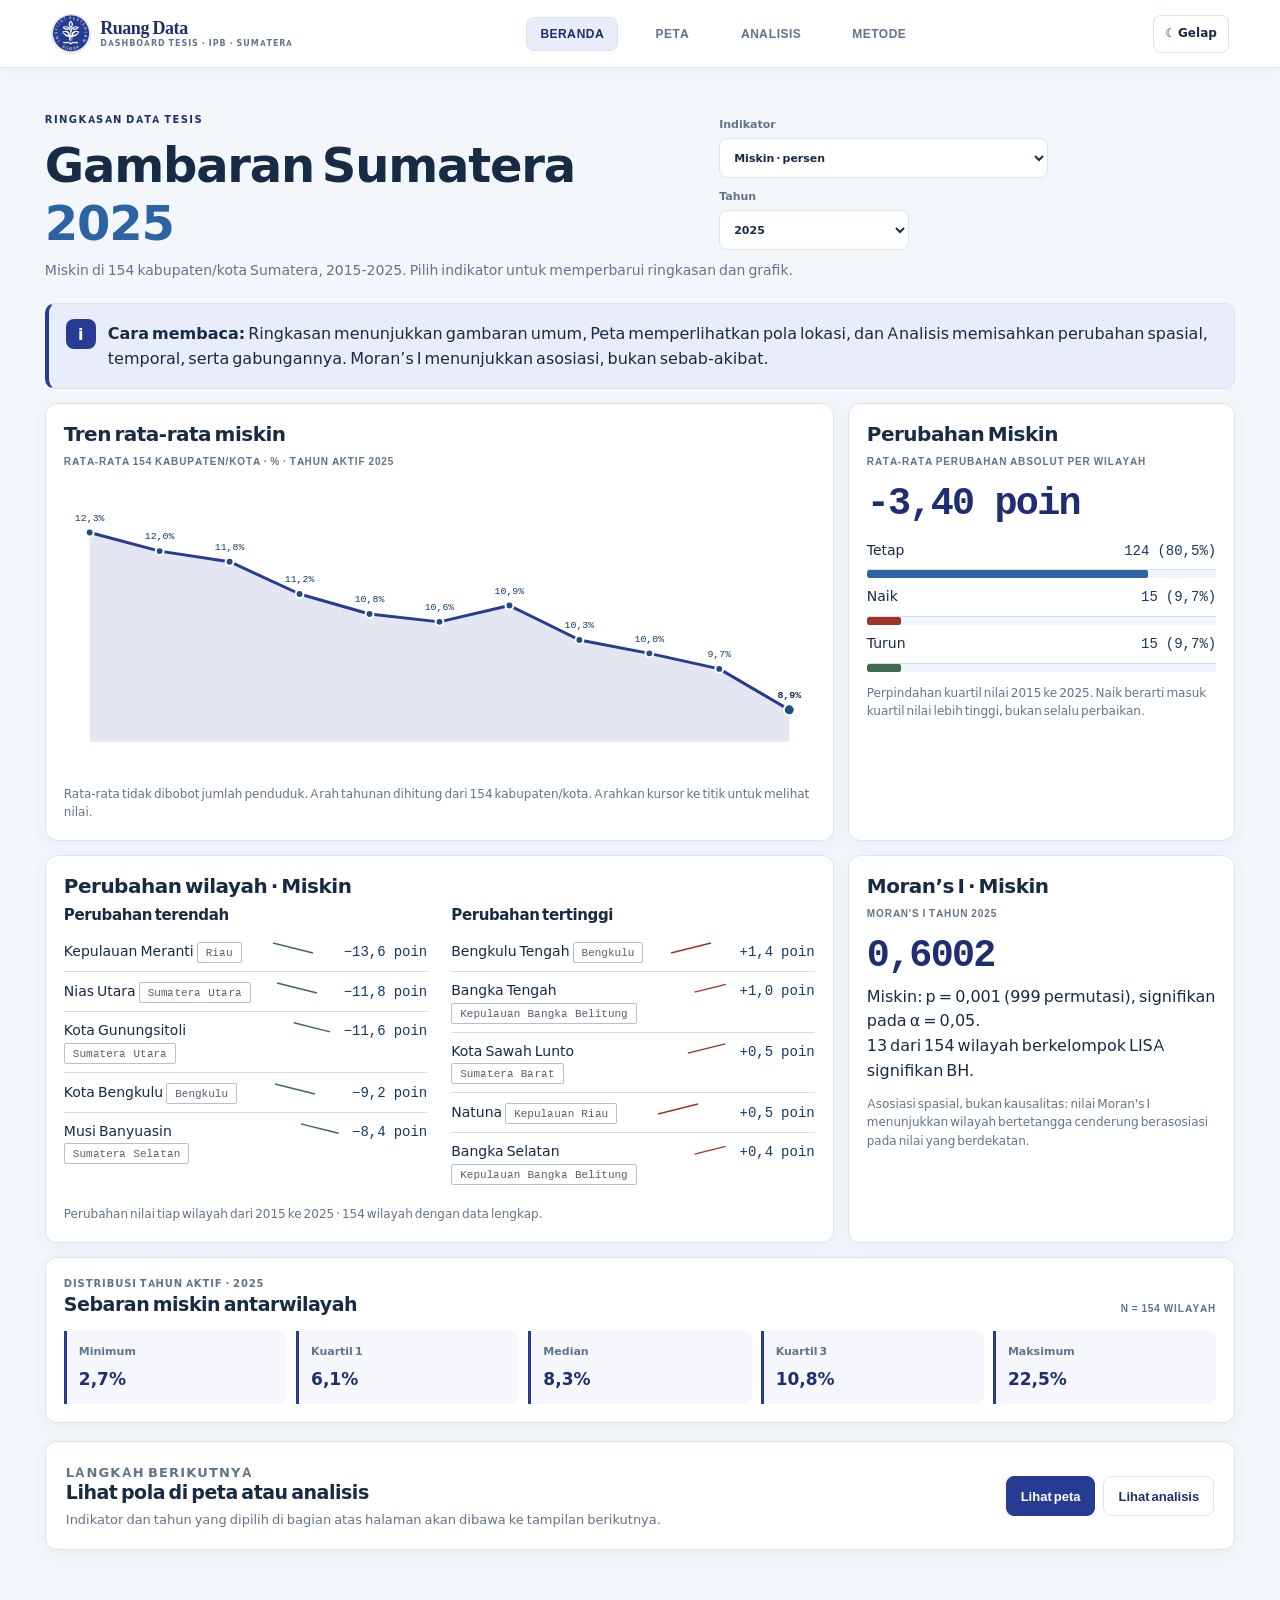
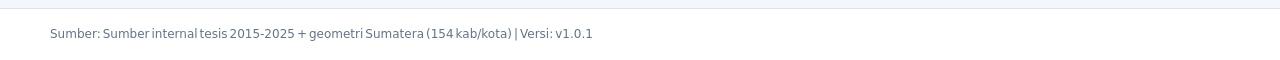
==== index.html @ f56a4852 "feat: rilis Dashboard Tesis v1.0.1" ====
<!DOCTYPE html>
<html lang="id" data-tema="terang">
<head>
<meta charset="utf-8">
<meta name="viewport" content="width=device-width, initial-scale=1">
<link rel="icon" href="data:image/svg+xml,%3Csvg xmlns='http://www.w3.org/2000/svg' viewBox='0 0 16 16'%3E%3Crect width='16' height='16' rx='3' fill='%230f2847'/%3E%3Cpath d='M8 3.5 13 6l-5 2.5L3 6z' fill='%23f0f5fb'/%3E%3Crect x='4.6' y='9' width='6.8' height='1.3' rx='0.6' fill='%23f0f5fb'/%3E%3Crect x='4.6' y='11.2' width='6.8' height='1.3' rx='0.6' fill='%23f0f5fb'/%3E%3C/svg%3E">
<title>Beranda · Ruang Data Sumatera</title>
<link rel="stylesheet" href="aset/tokens.css">
<link rel="stylesheet" href="aset/gaya.css">
<style>
body {
  background: var(--abu-latar);
}

.dash-baris {
  display: flex;
  justify-content: space-between;
  align-items: flex-end;
  gap: var(--spasi-6);
  margin-bottom: var(--spasi-2);
}

.dash-baris h1 {
  margin-bottom: 0;
}

#judul-tahun {
  color: var(--navy-600);
}

.pilih-tahun {
  display: flex;
  align-items: center;
  gap: var(--spasi-2);
  color: var(--tinta-lemah);
  font-size: 13px;
}

.dash-sub {
  color: var(--tinta-lemah);
  margin-bottom: var(--spasi-6);
}

.dash-grid {
  display: grid;
  grid-template-columns: repeat(12, 1fr);
  gap: var(--spasi-6);
  margin-bottom: var(--spasi-6);
}

.span-4 { grid-column: span 4; }
.span-8 { grid-column: span 8; }

.peta-grafik {
  position: relative;
}

#tooltip-grafik {
  position: absolute;
  display: none;
  z-index: 10;
  padding: var(--spasi-1) var(--spasi-2);
  background: var(--navy-900);
  color: var(--putih);
  border-radius: var(--radius-kecil);
  font-family: var(--font-mono);
  font-size: 12px;
  white-space: nowrap;
  pointer-events: none;
}

.catatan {
  color: var(--tinta-lemah);
  font-size: 13px;
  margin-top: var(--spasi-3);
}

.dua-kolom {
  display: grid;
  grid-template-columns: 1fr 1fr;
  gap: var(--spasi-6);
}

.tautan-cepat {
  display: flex;
  align-items: center;
  gap: var(--spasi-3);
  margin-bottom: var(--spasi-8);
}

.tautan-cepat .label-kecil {
  margin-right: var(--spasi-2);
}

@media (max-width: 900px) {
  .span-4, .span-8 { grid-column: span 12; }

  .dua-kolom {
    grid-template-columns: 1fr;
  }
}
</style>
<link rel="stylesheet" href="aset/desain.css?v=ipb-navy-map-20260928">
<link rel="stylesheet" href="aset/polesan.css?v=ipb-navy-map-20260928">
</head>
<body>
<div id="shell"></div>
<main>
  <div class="dash-baris">
    <h1>Gambaran Sumatera <span id="judul-tahun">2025</span></h1>
    <div class="home-selection-controls">
      <label for="eksplorasi-peubah">Indikator<select id="eksplorasi-peubah"><option value="">Memuat indikator…</option></select></label>
      <label for="pilih-tahun">Tahun<select id="pilih-tahun"></select></label>
    </div>
  </div>
  <p class="dash-sub" id="home-deskripsi">Pola wilayah, perubahan waktu, dan asosiasi spasial dari 154 kabupaten/kota.</p>
  <div class="interpretasi ringkasan-interpretasi"><span class="mark">i</span><p><strong>Cara membaca:</strong> Ringkasan menunjukkan gambaran umum, Peta memperlihatkan pola lokasi, dan Analisis memisahkan perubahan spasial, temporal, serta gabungannya. Moran’s I menunjukkan asosiasi, bukan sebab-akibat.</p></div>
  <div class="dash-grid">
    <section class="kartu span-8" aria-labelledby="judul-grafik">
      <h2 id="judul-grafik">Tren indikator terpilih</h2>
      <p class="label-kecil" id="grafik-satuan">Rata-rata 154 kabupaten/kota</p>
      <div class="peta-grafik" id="wadah-grafik">
        <div id="tooltip-grafik" role="status"></div>
      </div>
      <p class="catatan">Rata-rata tidak dibobot jumlah penduduk. Arah tahunan dihitung dari 154 kabupaten/kota. Arahkan kursor ke titik untuk melihat nilai.</p>
    </section>
    <aside class="panel-samping span-4" aria-labelledby="judul-perubahan">
      <h2 id="judul-perubahan">Perubahan 2015-2025</h2>
      <p class="label-kecil">Rata-rata perubahan absolut per wilayah</p>
      <p class="angka-besar status-memuat" id="perubahan-besar">Memuat…</p>
      <div id="bar-transisi"></div>
      <p class="catatan">Perpindahan kuartil nilai 2015 ke 2025. Naik berarti masuk kuartil nilai lebih tinggi, bukan selalu perbaikan.</p>
    </aside>
  </div>
  <div class="dash-grid">
    <section class="kartu span-8" aria-labelledby="judul-peringkat">
      <h2 id="judul-peringkat">Peringkat Perubahan</h2>
      <div class="dua-kolom">
        <div>
          <h3>Perubahan terendah</h3>
          <div id="peringkat-atas"></div>
        </div>
        <div>
          <h3>Perubahan tertinggi</h3>
          <div id="peringkat-bawah"></div>
        </div>
      </div>
      <p class="catatan" id="catatan-peringkat">Perubahan nilai tiap wilayah dari tahun 2015 ke 2025.</p>
    </section>
    <section class="kartu span-4" aria-labelledby="judul-moran">
      <h2 id="judul-moran">Autokorelasi Spasial</h2>
      <p class="label-kecil">Moran's I tahun <span id="moran-tahun">2025</span></p>
      <p class="angka-besar status-memuat" id="moran-nilai">Memuat…</p>
      <p class="status-memuat" id="moran-rincian">Memuat…</p>
      <p class="status-memuat" id="moran-lisa">Memuat…</p>
      <p class="catatan">Asosiasi spasial, bukan kausalitas: nilai Moran's I menunjukkan wilayah bertetangga cenderung berasosiasi pada nilai yang berdekatan.</p>
    </section>
  </div>
  <section class="kartu ringkasan-sebaran" aria-labelledby="judul-sebaran">
    <div class="sebaran-heading"><div><p class="eyebrow">Distribusi tahun aktif · <span id="sebaran-tahun">2025</span></p><h2 id="judul-sebaran">Sebaran antarwilayah</h2></div><p id="sebaran-sampel" class="label-kecil">n = 154 wilayah</p></div>
    <div class="sebaran-statistik" aria-live="polite">
      <div><span>Minimum</span><strong id="sebaran-min">-</strong></div><div><span>Kuartil 1</span><strong id="sebaran-q1">-</strong></div><div><span>Median</span><strong id="sebaran-median">-</strong></div><div><span>Kuartil 3</span><strong id="sebaran-q3">-</strong></div><div><span>Maksimum</span><strong id="sebaran-max">-</strong></div>
    </div>
  </section>
  <section class="home-explorer" aria-labelledby="judul-eksplorasi">
    <div><p class="eyebrow">Langkah berikutnya</p><h2 id="judul-eksplorasi">Lihat pola di peta atau analisis</h2><p>Indikator dan tahun yang dipilih di bagian atas halaman akan dibawa ke tampilan berikutnya.</p></div>
    <div class="home-explorer-controls">
      <div class="home-explorer-actions"><a class="pil primary" id="tautan-peta-pilihan" href="peta.html">Lihat peta</a><a class="pil" id="tautan-analisis-pilihan" href="analisis.html">Lihat analisis</a></div>
    </div>
  </section>
</main>
<footer>
  <p id="info-build">Sumber: data tesis 2015-2025 | Versi: memuat…</p>
</footer>
<script type="module">
import { renderFooter, SUMBER_DATA } from "./aset/umum.js";
import { bacaState } from "./aset/state.js";
import { renderShell } from "./aset/shell.js?v=ipb-logo-20260928";
import { ambilJson } from "./aset/cache-data.js";
import { formatProporsiSebagaiPersen, formatDesimalId, hitungNaik } from "./aset/format.js";

const TAHUN_DAFTAR = [];
for (let t = 2015; t <= 2025; t++) TAHUN_DAFTAR.push(t);

const NS = "http://www.w3.org/2000/svg";
const WARNA_TRANSISI = { tetap: "var(--navy-600)", naik: "var(--merah-peringatan)", turun: "var(--hijau-data)" };
const ARAH_URUT = ["tetap", "naik", "turun"];

const state = bacaState(location.search);
let seri = null;
let peringkat = null;
let moran = null;
let nilaiWilayah = null;
let indikatorAktif = { kunci: "Miskin_(persen)", label: "Kemiskinan", satuan: "persen" };

function el(id) {
  return document.getElementById(id);
}

function isiPilihTahun() {
  const sel = el("pilih-tahun");
  for (const t of TAHUN_DAFTAR) {
    const o = document.createElement("option");
    o.value = String(t);
    o.textContent = String(t);
    sel.appendChild(o);
  }
  sel.value = String(state.tahun);
  sel.addEventListener("change", () => {
    state.tahun = Number(sel.value);
    el("judul-tahun").textContent = String(state.tahun);
    renderGrafik();
    renderMoran();
    renderSebaran();
    const lowerYear = el("eksplorasi-tahun");
    if (lowerYear) lowerYear.value = String(state.tahun);
    perbaruiTautanEksplorasi();
    sinkronkanURL();
  });
}

function isiEksplorasi(indikator) {
  const pilihPeubah = el("eksplorasi-peubah");
  if (!pilihPeubah || !Array.isArray(indikator)) return;
  pilihPeubah.textContent = "";
  for (const x of indikator) {
    const op = document.createElement("option");
    op.value = x.kunci;
    op.textContent = `${x.label} · ${x.satuan || "indikator"}`;
    pilihPeubah.append(op);
  }
  pilihPeubah.value = indikator.some((x) => x.kunci === state.peubah) ? state.peubah : "Miskin_(persen)";
  state.peubah = pilihPeubah.value;
  indikatorAktif = indikator.find((x) => x.kunci === pilihPeubah.value) || indikatorAktif;
  pilihPeubah.addEventListener("change", () => {
    state.peubah = pilihPeubah.value;
    indikatorAktif = indikator.find((x) => x.kunci === state.peubah) || indikatorAktif;
    renderGrafik(); renderPerubahan(); renderPeringkat(); renderMoran(); renderSebaran(); perbaruiTautanEksplorasi();
  });
  perbaruiTautanEksplorasi();
}
function perbaruiTautanEksplorasi() {
  const query = new URLSearchParams({ tahun: String(state.tahun), peubah: state.peubah }).toString();
  el("tautan-peta-pilihan").href = `peta.html?${query}`;
  el("tautan-analisis-pilihan").href = `analisis.html?${query}`;
  sinkronkanURL();
}
function sinkronkanURL() {
  const params = new URLSearchParams(location.search);
  params.set("tahun", String(state.tahun));
  params.set("peubah", state.peubah);
  history.replaceState({}, "", "?" + params.toString());
}
function dataWilayah() {
  const acuan = peringkat?.["Miskin_(persen)"] || [];
  return acuan.map((r) => {
    const rawAwal = nilaiWilayah?.[state.peubah]?.["2015"]?.[r.wilayah], rawAkhir = nilaiWilayah?.[state.peubah]?.["2025"]?.[r.wilayah];
    const awal = rawAwal === null || rawAwal === undefined ? NaN : Number(rawAwal), akhir = rawAkhir === null || rawAkhir === undefined ? NaN : Number(rawAkhir);
    return { ...r, nilai_2015: awal, nilai_2025: akhir, delta: Number.isFinite(awal) && Number.isFinite(akhir) ? akhir - awal : NaN };
  }).filter((r) => Number.isFinite(r.nilai_2015) && Number.isFinite(r.nilai_2025));
}
function rataRataTahunan() {
  const hasil = [];
  for (const t of TAHUN_DAFTAR) {
    const nilai = Number(seri?.[state.peubah]?.Sumatera?.[String(t)]);
    hasil.push({ tahun: t, nilai });
  }
  return hasil;
}

function renderSebaran() {
  const nilai = Object.values(nilaiWilayah?.[state.peubah]?.[String(state.tahun)] || {}).filter((v) => v !== null && v !== undefined && Number.isFinite(Number(v))).map(Number).sort((a, b) => a - b);
  const persen = indikatorAktif.satuan === "persen";
  const tampil = (v) => Number.isFinite(v) ? (persen ? formatProporsiSebagaiPersen(v) : formatDesimalId(v, 2) + " " + indikatorAktif.satuan) : "-";
  const kuantil = (p) => {
    if (!nilai.length) return NaN;
    const pos = (nilai.length - 1) * p, bawah = Math.floor(pos), atas = Math.ceil(pos);
    return nilai[bawah] + (nilai[atas] - nilai[bawah]) * (pos - bawah);
  };
  el("sebaran-tahun").textContent = String(state.tahun);
  el("judul-sebaran").textContent = `Sebaran ${indikatorAktif.label.toLowerCase()} antarwilayah`;
  el("sebaran-sampel").textContent = `n = ${nilai.length} wilayah`;
  [["sebaran-min", nilai[0]], ["sebaran-q1", kuantil(.25)], ["sebaran-median", kuantil(.5)], ["sebaran-q3", kuantil(.75)], ["sebaran-max", nilai.at(-1)]].forEach(([id, v]) => { el(id).textContent = tampil(v); });
}

function renderGrafik() {
  const wadah = el("wadah-grafik");
  wadah.querySelectorAll("svg").forEach((s) => s.remove());
  const titik = rataRataTahunan().filter((t) => Number.isFinite(t.nilai));
  const persen = indikatorAktif.satuan === "persen";
  const satuan = persen ? "%" : indikatorAktif.satuan;
  const nilaiTampil = (v) => persen ? formatProporsiSebagaiPersen(v) : formatDesimalId(v, 2) + " " + satuan;
  el("judul-grafik").textContent = `Tren rata-rata ${indikatorAktif.label.toLowerCase()}`;
  el("grafik-satuan").textContent = `Rata-rata 154 kabupaten/kota · ${satuan} · tahun aktif ${state.tahun}`;
  el("home-deskripsi").textContent = `${indikatorAktif.label} di 154 kabupaten/kota Sumatera, 2015-2025. Pilih indikator untuk memperbarui ringkasan dan grafik.`;
  if (titik.length < 2) return;

  const W = 760;
  const H = 300;
  const padK = 26;
  const padB = 24;
  const padAtas = 32;

  const nilai = titik.map((t) => t.nilai);
  let min = Math.min(...nilai);
  let max = Math.max(...nilai);
  const jarak = (max - min) * 0.18 || max * 0.1 || 0.01;
  min -= jarak;
  max += jarak;

  const x = (i) => padK + (i * (W - padK * 2)) / (titik.length - 1);
  const y = (v) => padAtas + (1 - (v - min) / (max - min)) * (H - padAtas - padB);

  const svg = document.createElementNS(NS, "svg");
  svg.setAttribute("viewBox", `0 0 ${W} ${H}`);
  svg.setAttribute("width", "100%");
  svg.setAttribute("height", String(H));
  svg.setAttribute("role", "img");
  svg.setAttribute("aria-label", `Grafik rata-rata ${indikatorAktif.label} per tahun 2015 sampai 2025`);

  const garis = titik.map((t, i) => `${i === 0 ? "M" : "L"}${x(i).toFixed(1)},${y(t.nilai).toFixed(1)}`).join(" ");
  const area = `${garis} L${x(titik.length - 1).toFixed(1)},${H - padB} L${x(0).toFixed(1)},${H - padB} Z`;

  const pArea = document.createElementNS(NS, "path");
  pArea.setAttribute("d", area);
  pArea.setAttribute("fill", "var(--navy-600)");
  pArea.setAttribute("opacity", "0.14");
  svg.appendChild(pArea);

  const pGaris = document.createElementNS(NS, "path");
  pGaris.setAttribute("d", garis);
  pGaris.setAttribute("fill", "none");
  pGaris.setAttribute("stroke", "var(--navy-700)");
  pGaris.setAttribute("stroke-width", "2");
  pGaris.setAttribute("stroke-linejoin", "round");
  pGaris.setAttribute("stroke-linecap", "round");
  svg.appendChild(pGaris);

  const tooltip = el("tooltip-grafik");
  titik.forEach((t, i) => {
    const c = document.createElementNS(NS, "circle");
    c.setAttribute("cx", x(i).toFixed(1));
    c.setAttribute("cy", y(t.nilai).toFixed(1));
    c.setAttribute("r", t.tahun === state.tahun ? "5.5" : "4");
    c.setAttribute("fill", "var(--navy-700)");
    c.setAttribute("stroke", "var(--putih)");
    c.setAttribute("stroke-width", "2");
    c.style.cursor = "pointer";
    c.addEventListener("mouseenter", () => {
      tooltip.style.display = "block";
      tooltip.textContent = `${t.tahun}: ${nilaiTampil(t.nilai)}`;
      const sb = svg.getBoundingClientRect();
      const cb = c.getBoundingClientRect();
      let left = cb.left - sb.left + cb.width / 2 - tooltip.offsetWidth / 2;
      left = Math.max(0, Math.min(left, sb.width - tooltip.offsetWidth));
      tooltip.style.left = `${left}px`;
      tooltip.style.top = `${cb.top - sb.top - tooltip.offsetHeight - 8}px`;
    });
    c.addEventListener("mouseleave", () => {
      tooltip.style.display = "none";
    });
    svg.appendChild(c);

    const label = document.createElementNS(NS, "text");
    label.setAttribute("x", x(i).toFixed(1));
    label.setAttribute("y", (y(t.nilai) - 12).toFixed(1));
    label.setAttribute("text-anchor", "middle");
    label.style.fontFamily = "var(--font-mono)";
    label.style.fontSize = "10px";
    label.style.fill = t.tahun === state.tahun ? "var(--navy-900)" : "var(--navy-800)";
    if (t.tahun === state.tahun) label.style.fontWeight = "700";
    label.textContent = nilaiTampil(t.nilai);
    svg.appendChild(label);
  });

  wadah.appendChild(svg);
}

function hitungTransisi() {
  const hitung = { tetap: 0, naik: 0, turun: 0 };
  const rows = dataWilayah();
  const q = (key) => {
    const values = rows.map((r) => r[key]).sort((a, b) => a - b);
    return [0.25, 0.5, 0.75].map((p) => values[Math.max(0, Math.ceil(values.length * p) - 1)]);
  };
  const bounds0 = q("nilai_2015"), bounds1 = q("nilai_2025");
  const cls = (v, b) => v <= b[0] ? 1 : v <= b[1] ? 2 : v <= b[2] ? 3 : 4;
  for (const r of rows) {
    const diff = cls(r.nilai_2025, bounds1) - cls(r.nilai_2015, bounds0);
    hitung[diff === 0 ? "tetap" : diff > 0 ? "naik" : "turun"] += 1;
  }
  const total = hitung.tetap + hitung.naik + hitung.turun || 1;
  return { hitung, total };
}

function renderTransisi(target, total) {
  target.textContent = "";
  const { hitung } = hitungTransisi();
  for (const arah of ARAH_URUT) {
    const n = hitung[arah];
    const barisEl = document.createElement("div");
    barisEl.className = "baris-kpi";
    const label = document.createElement("span");
    label.textContent = arah.charAt(0).toUpperCase() + arah.slice(1);
    const nilai = document.createElement("span");
    nilai.className = "nilai";
    nilai.textContent = `${n} (${formatProporsiSebagaiPersen(n / total)})`;
    barisEl.append(label, nilai);
    const prog = document.createElement("div");
    prog.className = "progress";
    const isi = document.createElement("div");
    isi.className = "isi";
    isi.style.width = `${(n / total) * 100}%`;
    isi.style.background = WARNA_TRANSISI[arah];
    prog.appendChild(isi);
    target.append(barisEl, prog);
  }
}

function renderPerubahan() {
  const rows = dataWilayah();
  const mean = rows.reduce((s, r) => s + r.delta, 0) / (rows.length || 1);
  const elPerubahan = el("perubahan-besar");
  elPerubahan.classList.remove("status-memuat");
  const persen = indikatorAktif.satuan === "persen";
  const nilai = mean * (persen ? 100 : 1);
  const sufiks = persen ? " poin" : " " + indikatorAktif.satuan;
  hitungNaik(elPerubahan, nilai, 500, (n) => (n >= 0 ? "+" : "-" ) + formatDesimalId(Math.abs(n), 2) + sufiks);
  renderTransisi(el("bar-transisi"), hitungTransisi().total);
  el("judul-perubahan").textContent = `Perubahan ${indikatorAktif.label}`;
  el("judul-peringkat").textContent = `Perubahan wilayah · ${indikatorAktif.label}`;
  el("catatan-peringkat").textContent = `Perubahan nilai tiap wilayah dari 2015 ke 2025 · ${rows.length} wilayah dengan data lengkap.`;
}

function isiKolomPeringkat(target, daftar) {
  target.textContent = "";
  for (const r of daftar) {
    const b = document.createElement("div");
    b.className = "baris-kpi";
    const kiri = document.createElement("span");
    kiri.textContent = r.wilayah;
    const chip = document.createElement("span");
    chip.className = "chip";
    chip.textContent = r.provinsi;
    kiri.appendChild(document.createTextNode(" "));
    kiri.appendChild(chip);
    const nilai = document.createElement("span");
    nilai.className = "nilai";
    const delta = Number(r.delta);
    nilai.textContent = indikatorAktif.satuan === "persen"
      ? `${delta >= 0 ? "+" : "−"}${formatDesimalId(Math.abs(delta * 100), 1)} poin`
      : `${delta >= 0 ? "+" : "−"}${formatDesimalId(Math.abs(delta), 2)} ${indikatorAktif.satuan}`;
    const a = Number(r.nilai_2015);
    const c = Number(r.nilai_2025);
    if (Number.isFinite(a) && Number.isFinite(c)) {
      const mini = document.createElementNS(NS, "svg");
      mini.setAttribute("width", "44");
      mini.setAttribute("height", "16");
      mini.setAttribute("viewBox", "0 0 44 16");
      mini.setAttribute("aria-hidden", "true");
      const lo = Math.min(a, c);
      const rg = (Math.max(a, c) - lo) || 1;
      const yy = (v) => (3 + (1 - (v - lo) / rg) * 10).toFixed(1);
      const pl = document.createElementNS(NS, "polyline");
      pl.setAttribute("points", `2,${yy(a)} 42,${yy(c)}`);
      pl.setAttribute("fill", "none");
      const risiko = ["Miskin_(persen)", "Gini.indeks_(indeks)", "TPT_(persen)"].includes(state.peubah);
      const capaian = ["Akses.Air.Bersih_(persen)", "IDG_(indeks)", "IPM.Indeks_(indeks)", "Laju.PE.ADHK_(persen)", "RLS.Tahun_(tahun)", "Sanitasi.Layak_(persen)"].includes(state.peubah);
      pl.setAttribute("stroke", risiko ? (c < a ? "var(--hijau-data)" : "var(--merah-peringatan)") : capaian ? (c > a ? "var(--hijau-data)" : "var(--merah-peringatan)") : "var(--brand)");
      pl.setAttribute("stroke-width", "1.5");
      mini.append(pl);
      b.append(kiri, mini, nilai);
    } else {
      b.append(kiri, nilai);
    }
    target.appendChild(b);
  }
}

function renderPeringkat() {
  const baris = dataWilayah().sort((a, b) => a.delta - b.delta);
  isiKolomPeringkat(el("peringkat-atas"), baris.slice(0, 5));
  isiKolomPeringkat(el("peringkat-bawah"), baris.slice(-5).reverse());
}

let moranPertama = true;

function renderMoran() {
  const entri =
    moran &&
    moran.moran_dan_lisa &&
    moran.moran_dan_lisa[state.peubah] &&
    moran.moran_dan_lisa[state.peubah][String(state.tahun)];
  el("moran-tahun").textContent = String(state.tahun);
  el("judul-moran").textContent = "Moran’s I · " + indikatorAktif.label;
  el("moran-rincian").classList.remove("status-memuat");
  el("moran-lisa").classList.remove("status-memuat");
  if (!entri) {
    const elNilai = el("moran-nilai");
    elNilai.classList.remove("status-memuat");
    elNilai.textContent = "-";
    el("moran-rincian").textContent = "Moran belum dihitung untuk indikator ini. Tersedia untuk kemiskinan, IPM, Gini, dan TPT.";
    el("moran-lisa").textContent = "";
    moranPertama = false;
    return;
  }
  const elNilai = el("moran-nilai");
  elNilai.classList.remove("status-memuat");
  if (moranPertama) {
    hitungNaik(elNilai, entri.moran_i, 500, (n) => formatDesimalId(n, 4));
    moranPertama = false;
  } else {
    elNilai.textContent = formatDesimalId(entri.moran_i, 4);
  }
  const p = new Intl.NumberFormat("id-ID", {
    minimumFractionDigits: 3,
    maximumFractionDigits: 3,
  }).format(entri.p_value);
  const status = entri.signifikan ? "signifikan" : "tidak signifikan";
  el("moran-rincian").textContent =
    `${indikatorAktif.label}: p = ${p} (${entri.jumlah_permutasi} permutasi), ${status} pada α = 0,05.`;
  const lisa = entri.lisa_per_wilayah || {};
  const semua = Object.keys(lisa);
  const nSig = semua.filter((w) => lisa[w] && lisa[w].signifikan).length;
  el("moran-lisa").textContent =
    `${nSig} dari ${semua.length} wilayah berkelompok LISA signifikan BH.`;
}

async function main() {
  renderShell("index");
  await renderFooter(el("info-build"), { sumber: SUMBER_DATA });
  isiPilihTahun();
  el("judul-tahun").textContent = String(state.tahun);
  const hasil = await Promise.allSettled([
    ambilJson("data/seri-tahunan.json"),
    ambilJson("data/peringkat.json"),
    ambilJson("data/moran.json"),
    ambilJson("data/nilai-wilayah-tahunan.json"),
    ambilJson("data/indikator.json"),
  ]);
  seri = hasil[0].status === "fulfilled" ? hasil[0].value : null;
  peringkat = hasil[1].status === "fulfilled" ? hasil[1].value : null;
  moran = hasil[2].status === "fulfilled" ? hasil[2].value : null;
  nilaiWilayah = hasil[3].status === "fulfilled" ? hasil[3].value : null;
  if (hasil[4].status === "fulfilled") isiEksplorasi(hasil[4].value);
  if (hasil.every((h) => h.status === "rejected")) {
    for (const id of ["perubahan-besar", "moran-nilai", "moran-rincian", "moran-lisa"]) {
      el(id).classList.remove("status-memuat");
    }
    el("perubahan-besar").textContent = "-";
    el("moran-nilai").textContent = "-";
    el("moran-rincian").textContent = "Data tidak dapat dimuat.";
    el("wadah-grafik").textContent = "Data tidak dapat dimuat.";
    return;
  }
  if (seri) {
    renderGrafik();
  } else {
    el("wadah-grafik").textContent = "Data seri tahunan tidak dapat dimuat.";
  }
  if (peringkat) {
    renderPerubahan();
    renderPeringkat();
  } else {
    el("perubahan-besar").classList.remove("status-memuat");
    el("perubahan-besar").textContent = "-";
    el("bar-transisi").textContent = "Data peringkat tidak dapat dimuat.";
    el("peringkat-atas").textContent = "Data peringkat tidak dapat dimuat.";
    el("peringkat-bawah").textContent = "";
  }
  renderSebaran();
  renderMoran();
  if ("serviceWorker" in navigator) {
    try {
      await navigator.serviceWorker.register("sw.js");
    } catch {
      /* mode luring opsional, abaikan bila gagal */
    }
  }
}

main();
</script>
</body>
</html>
---- aset/tokens.css ----
:root {
  /* warna institusional */
  --navy-950: #0a1a30;
  --navy-900: #0f2847;
  --navy-800: #163a63;
  --navy-700: #1e4d82;
  --navy-600: #2b63a3;
  --navy-100: #dde8f5;
  --navy-050: #f0f5fb;
  --putih: #ffffff;
  --kertas: #fafbfc;
  --abu-latar: #f4f6f9;
  --tinta: #14181f;
  --tinta-lemah: #565f6d;
  --garis: #d8dde5;
  --garis-kuat: #b6c0cc;
  --oker: #b8862f;
  --terakota: #a34b3a;
  --hijau-data: #3d6b52;
  --merah-peringatan: #a3312a;
  --fokus: #2b63a3;

  /* tipografi */
  --font-display: "Fraunces", Georgia, serif;
  --font-teks: "Instrument Sans", -apple-system, sans-serif;
  --font-mono: "IBM Plex Mono", ui-monospace, monospace;

  /* skala spasi */
  --spasi-1: 4px;
  --spasi-2: 8px;
  --spasi-3: 12px;
  --spasi-4: 16px;
  --spasi-6: 24px;
  --spasi-8: 32px;
  --spasi-12: 48px;
  --spasi-16: 64px;

  /* tata letak */
  --lebar-maks-konten: 1280px;
  --radius-kecil: 2px;
}

[data-tema="gelap"] {
  --latar: #121417;
  --panel: #1a1d21;
  --teks: #e8ecf1;
  --garis: #2a3444;
  --kertas: #121417;
  --putih: #1a1d21;
  --tinta: #e8ecf1;
  --tinta-lebih: #98a2b0;
  --garis-kuat: #3a4658;
  --navy-050: #16233a;
  --navy-100: #1c2e4a;
  --fokus: #d9a03f;
}

@font-face {
  font-family: "Fraunces";
  src: url("font/fraunces-variable.woff2") format("woff2");
  font-weight: 100 900;
  font-style: normal;
  font-display: swap;
}

@font-face {
  font-family: "Instrument Sans";
  src: url("font/instrument-sans.woff2") format("woff2");
  font-weight: 400 700;
  font-style: normal;
  font-display: swap;
}

@font-face {
  font-family: "IBM Plex Mono";
  src: url("font/ibm-plex-mono.woff2") format("woff2");
  font-weight: 400 700;
  font-style: normal;
  font-display: swap;
}
---- aset/gaya.css ----
*, *::before, *::after {
  box-sizing: border-box;
}

body, h1, h2, h3, p, table, nav {
  margin: 0;
}

body {
  background: var(--kertas);
  color: var(--tinta);
  font-family: var(--font-teks);
  font-size: 16px;
  line-height: 1.5;
}

h1, h2, h3 {
  font-family: var(--font-display);
  font-weight: 500;
  margin-bottom: var(--spasi-4);
  color: var(--navy-900);
  line-height: 1.15;
}

h1 {
  font-size: clamp(32px, 5vw, 48px);
}

h2 {
  font-size: clamp(22px, 3vw, 32px);
}

h3 {
  font-size: 19px;
}

a {
  color: var(--navy-700);
}

a:hover {
  color: var(--navy-800);
}

nav {
  display: flex;
  gap: var(--spasi-6);
  padding: var(--spasi-3) var(--spasi-12);
  border-bottom: 1px solid var(--garis);
  background: var(--putih);
}

nav a {
  color: var(--tinta-lemah);
  text-decoration: none;
  font-size: 14px;
  letter-spacing: 0.02em;
  text-transform: uppercase;
  padding-bottom: var(--spasi-2);
  border-bottom: 2px solid transparent;
}

nav a:hover {
  color: var(--navy-800);
  border-bottom-color: var(--navy-600);
}

main {
  max-width: var(--lebar-maks-konten);
  margin: 0 auto;
  padding: var(--spasi-8) var(--spasi-12);
}

footer {
  border-top: 1px solid var(--garis);
  padding: var(--spasi-6) var(--spasi-12);
  color: var(--tinta-lemah);
}

.grid-12 {
  display: grid;
  grid-template-columns: repeat(12, 1fr);
  gap: var(--spasi-6);
}

.panel {
  border: 1px solid var(--garis);
  background: var(--putih);
  padding: var(--spasi-4);
}

.angka-besar {
  font-family: var(--font-mono);
  font-size: clamp(32px, 4vw, 48px);
  font-weight: 500;
  font-variant-numeric: tabular-nums;
  color: var(--navy-800);
  display: block;
  line-height: 1.1;
}

.label-kecil {
  font-family: var(--font-teks);
  font-size: 12px;
  font-weight: 500;
  text-transform: uppercase;
  letter-spacing: 0.04em;
  color: var(--tinta-lemah);
}

table {
  width: 100%;
  border-collapse: collapse;
  font-size: 14px;
  background: var(--putih);
}

table th, table td {
  padding: var(--spasi-2) var(--spasi-3);
  border-bottom: 1px solid var(--garis);
  text-align: left;
}

table th {
  font-family: var(--font-teks);
  font-size: 12px;
  font-weight: 500;
  text-transform: uppercase;
  letter-spacing: 0.04em;
  color: var(--tinta-lemah);
  cursor: pointer;
}

table td[data-angka] {
  font-family: var(--font-mono);
  font-variant-numeric: tabular-nums;
  text-align: right;
}

button, input, select {
  font-family: var(--font-teks);
  font-size: 14px;
  border: 1px solid var(--garis-kuat);
  border-radius: var(--radius-kecil);
  padding: var(--spasi-2) var(--spasi-3);
  background: var(--putih);
  color: var(--tinta);
}

button:hover, select:hover {
  border-color: var(--navy-600);
  color: var(--navy-800);
}

:focus-visible {
  outline: 2px solid var(--fokus);
  outline-offset: 2px;
}

@media (max-width: 720px) {
  nav, main, footer {
    padding-left: var(--spasi-4);
    padding-right: var(--spasi-4);
  }

  .grid-12 {
    grid-template-columns: 1fr;
  }

  .angka-besar {
    font-size: 32px;
  }
}

/* ---- halaman peta: header + sidebar terang, kanvas gelap terbatas ---- */
.body-peta {
  display: flex;
  flex-direction: column;
  min-height: 100vh;
}

.tata-letak {
  display: flex;
  flex: 1;
  min-height: 0;
}

.topbar {
  display: flex;
  align-items: center;
  gap: var(--spasi-6);
  padding: var(--spasi-3) var(--spasi-12);
  border-bottom: 1px solid var(--garis);
  background: var(--putih);
}

.topbar .logo {
  background: var(--oker);
  color: var(--navy-900);
  font-family: var(--font-display);
  font-weight: 600;
  font-size: 18px;
  line-height: 1.2;
  padding: var(--spasi-1) var(--spasi-3);
  text-decoration: none;
}

.topbar nav {
  flex: 1;
  justify-content: center;
  gap: var(--spasi-2);
  padding: 0;
  border-bottom: none;
  background: none;
}

.topbar nav a {
  color: var(--tinta-lemah);
  text-transform: none;
  letter-spacing: 0;
  padding-bottom: var(--spasi-2);
  border-bottom: 2px solid transparent;
}

.topbar nav a:hover {
  color: var(--navy-800);
  border-bottom-color: var(--oker);
}

.topbar nav a[aria-current="page"] {
  background: var(--navy-900);
  border-color: var(--navy-900);
  color: var(--putih);
}

.topbar nav a[aria-current="page"]:hover {
  color: var(--putih);
}

.topbar .ikon-cari {
  background: none;
  border: 1px solid var(--garis-kuat);
  border-radius: var(--radius-kecil);
  color: var(--tinta);
  padding: var(--spasi-2) var(--spasi-3);
  cursor: pointer;
}

.topbar .ikon-cari:hover {
  border-color: var(--oker);
  color: var(--oker);
}

.sidebar {
  width: 300px;
  flex-shrink: 0;
  overflow-y: auto;
  padding: var(--spasi-4);
  background: var(--kertas);
  border-right: 1px solid var(--garis);
}

.sidebar h2 {
  color: var(--navy-900);
  font-size: clamp(24px, 3vw, 34px);
  margin-bottom: var(--spasi-4);
}

.pencarian {
  width: 100%;
  margin-bottom: var(--spasi-4);
  background: var(--putih);
  border: 1px solid var(--garis-kuat);
  border-radius: var(--radius-kecil);
  color: var(--tinta);
  padding: var(--spasi-2) var(--spasi-3);
}

.kategori {
  margin-bottom: var(--spasi-4);
}

.kategori > button {
  display: flex;
  justify-content: space-between;
  width: 100%;
  padding: var(--spasi-2) 0;
  background: none;
  border: none;
  color: var(--tinta);
  font-family: var(--font-teks);
  font-size: 14px;
  font-weight: 600;
  cursor: pointer;
}

.kategori > button .jumlah {
  color: var(--tinta-lemah);
  font-weight: 400;
  font-size: 12px;
}

.kategori ul {
  list-style: none;
  margin: 0;
  padding: 0 0 0 var(--spasi-3);
}

.kategori li button {
  display: block;
  width: 100%;
  text-align: left;
  padding: var(--spasi-1) 0;
  background: none;
  border: none;
  color: var(--tinta-lemah);
  font-family: var(--font-teks);
  font-size: 14px;
  cursor: pointer;
}

.kategori li button:hover {
  color: var(--tinta);
}

.kategori li button.aktif {
  color: var(--navy-700);
  font-weight: 600;
}

.kontrol-tahun {
  display: grid;
  gap: var(--spasi-2);
  margin-top: var(--spasi-6);
}

.kontrol-tahun select {
  background: var(--putih);
  border: 1px solid var(--garis-kuat);
  border-radius: var(--radius-kecil);
  color: var(--tinta);
  padding: var(--spasi-2) var(--spasi-3);
}

.panel-moran {
  margin-top: var(--spasi-6);
  font-size: 13px;
  color: var(--tinta-lemah);
}

.panel-moran h3 {
  color: var(--navy-900);
  font-size: 15px;
  margin-bottom: var(--spasi-2);
}

.panel-moran ul {
  list-style: none;
  margin: var(--spasi-2) 0;
  padding: 0;
  display: grid;
  gap: var(--spasi-1);
}

.peta-konten {
  position: relative;
  flex: 1;
  min-width: 0;
}

.kanvas-peta {
  position: relative;
  width: 100%;
  height: 100%;
}

#elemen-peta {
  width: 100%;
  height: 100%;
}

.kanvas-peta .kartu {
  position: absolute;
  left: 50%;
  bottom: var(--spasi-4);
  transform: translateX(-50%);
  z-index: 900;
  display: flex;
  align-items: center;
  gap: var(--spasi-6);
  max-width: min(880px, calc(100vw - 340px));
  padding: var(--spasi-4);
  background: var(--panel);
  border: 1px solid var(--garis);
  color: var(--teks);
}

.kanvas-peta .kartu[hidden] {
  display: none;
}

.kanvas-peta .kartu h3 {
  color: var(--teks);
  font-size: 20px;
  margin-bottom: var(--spasi-1);
}

.kanvas-peta .kartu .kartu-provinsi {
  color: var(--tinta-lebih);
  font-size: 13px;
}

.kanvas-peta .kartu .kartu-grid {
  display: grid;
  grid-template-columns: repeat(4, auto);
  gap: var(--spasi-2) var(--spasi-6);
  font-family: var(--font-mono);
  font-size: 13px;
}

.kanvas-peta .kartu .kartu-grid .label-kecil {
  display: block;
  color: var(--tinta-lebih);
  font-size: 11px;
}

.kanvas-peta .kartu .tautan-kartu {
  color: var(--oker);
  font-size: 13px;
  white-space: nowrap;
}

.kanvas-peta .kartu .tutup {
  background: none;
  border: 1px solid var(--garis-kuat);
  border-radius: var(--radius-kecil);
  color: var(--teks);
  padding: var(--spasi-1) var(--spasi-3);
  cursor: pointer;
}

.kanvas-peta .kartu .tutup:hover {
  border-color: var(--oker);
  color: var(--oker);
}

.kanvas-peta .widget {
  position: absolute;
  left: var(--spasi-4);
  bottom: var(--spasi-4);
  z-index: 900;
  padding: var(--spasi-3);
  background: var(--panel);
  border: 1px solid var(--garis);
  color: var(--teks);
  font-family: var(--font-mono);
  font-size: 12px;
}

.kanvas-peta .widget .label-kecil {
  display: block;
  color: var(--tinta-lebih);
  font-size: 11px;
  margin-bottom: var(--spasi-1);
}

.kanvas-peta .legenda {
  position: absolute;
  right: var(--spasi-4);
  bottom: var(--spasi-4);
  z-index: 900;
  padding: var(--spasi-3);
  background: var(--panel);
  border: 1px solid var(--garis);
  color: var(--teks);
  font-size: 13px;
}

.kanvas-peta .legenda h2 {
  color: var(--tinta-lebih);
  font-family: var(--font-teks);
  font-size: 12px;
  text-transform: uppercase;
  letter-spacing: 0.04em;
  margin-bottom: var(--spasi-2);
}

.kanvas-peta .legenda ul {
  list-style: none;
  margin: 0;
  padding: 0;
  display: grid;
  gap: var(--spasi-1);
}

.kanvas-peta .leaflet-container {
  background: var(--latar);
}

.kanvas-peta .leaflet-bar {
  border: 1px solid var(--garis-kuat);
}

.kanvas-peta .leaflet-bar a {
  background: var(--panel);
  color: var(--teks);
  border-bottom: 1px solid var(--garis);
}

.kanvas-peta .leaflet-bar a:hover {
  background: var(--latar);
  color: var(--oker);
}

.kanvas-peta .leaflet-control-attribution {
  background: rgba(18, 20, 23, 0.85);
  color: var(--tinta-lebih);
}

.kanvas-peta .leaflet-control-attribution a {
  color: var(--tinta-lebih);
}

.kanvas-peta .leaflet-tooltip {
  background: var(--panel);
  color: var(--teks);
  border: 1px solid var(--garis);
  border-radius: var(--radius-kecil);
}

.kanvas-peta .leaflet-tooltip-top:before {
  border-top-color: var(--garis);
}

.kanvas-peta .leaflet-overlay-pane path {
  transition: fill 200ms ease;
}

/* ---- dasbor ringkasan: kartu tanpa bayangan, border tipis, radius 0 ---- */
.kartu {
  border: 1px solid var(--garis);
  background: var(--putih);
  border-radius: 0;
  padding: var(--spasi-4) var(--spasi-6);
}

.kartu h2 {
  font-size: 20px;
  margin-bottom: var(--spasi-2);
}

.kartu h3 {
  font-size: 15px;
  margin-bottom: var(--spasi-2);
}

.panel-samping {
  border: 1px solid var(--garis);
  background: var(--putih);
  border-radius: 0;
  padding: var(--spasi-4) var(--spasi-6);
}

.panel-samping h2 {
  font-size: 20px;
  margin-bottom: var(--spasi-2);
}

.pil {
  display: inline-block;
  padding: var(--spasi-2) var(--spasi-4);
  border: 1px solid var(--garis-kuat);
  border-radius: var(--radius-kecil);
  background: var(--putih);
  color: var(--tinta-lemah);
  font-family: var(--font-teks);
  font-size: 13px;
  font-weight: 500;
  text-decoration: none;
}

.pil:hover {
  border-color: var(--navy-600);
  color: var(--navy-800);
}

.progress {
  height: 8px;
  background: var(--navy-050);
  border-radius: var(--radius-kecil);
  overflow: hidden;
}

.progress .isi {
  height: 100%;
  border-radius: var(--radius-kecil);
}

.chip {
  display: inline-block;
  padding: 1px var(--spasi-2);
  border: 1px solid var(--garis-kuat);
  border-radius: var(--radius-kecil);
  font-family: var(--font-mono);
  font-size: 11px;
  color: var(--tinta-lemah);
}

.baris-kpi {
  display: flex;
  justify-content: space-between;
  align-items: baseline;
  gap: var(--spasi-3);
  padding: var(--spasi-2) 0;
  border-bottom: 1px solid var(--garis);
  font-size: 14px;
}

.baris-kpi:last-child {
  border-bottom: none;
}

.baris-kpi .nilai {
  font-family: var(--font-mono);
  font-variant-numeric: tabular-nums;
  color: var(--navy-800);
  white-space: nowrap;
}

/* ---- halaman analisis: grid kartu terang ---- */
.kontrol-analisis {
  display: flex;
  gap: var(--spasi-6);
  align-items: end;
  flex-wrap: wrap;
  margin-bottom: var(--spasi-2);
}

.kontrol-analisis label {
  display: block;
  margin-bottom: var(--spasi-1);
}

.catatan-kartu {
  color: var(--tinta-lemah);
  font-size: 13px;
}

.status-kartu {
  color: var(--tinta-lemah);
  font-size: 13px;
}

.status-memuat {
  color: var(--tinta-lemah);
  font-size: 13px;
  animation: denyut-status 1.2s ease-in-out infinite;
}

@keyframes denyut-status {
  0%, 100% { opacity: 1; }
  50% { opacity: 0.35; }
}

.tautan-peta {
  font-size: 12px;
  white-space: nowrap;
}

@media (prefers-reduced-motion: reduce) {
  .status-memuat {
    animation: none;
  }

  .kanvas-peta .leaflet-overlay-pane path {
    transition: none;
  }
}

.grid-kartu {
  display: grid;
  grid-template-columns: repeat(12, 1fr);
  gap: var(--spasi-6);
  align-items: start;
}

.kartu {
  border: 1px solid var(--garis);
  background: var(--putih);
  padding: var(--spasi-4);
  min-width: 0;
}

.kartu.span-5 {
  grid-column: span 5;
}

.kartu.span-7 {
  grid-column: span 7;
}

.kartu.span-12 {
  grid-column: span 12;
}

.judul-kartu {
  font-size: 19px;
  margin-bottom: var(--spasi-3);
}

.kartu svg {
  max-width: 100%;
  height: auto;
}

.tabel-ringkas {
  font-size: 13px;
}

.bar-moran {
  display: grid;
  grid-template-columns: minmax(0, 1.2fr) 2fr auto;
  gap: var(--spasi-3);
  align-items: center;
  font-size: 13px;
}

.bar-moran .track {
  background: var(--navy-050);
  height: 14px;
}

.bar-moran .isi {
  height: 14px;
}

.bar-moran .isi.tidak-signifikan {
  opacity: 0.4;
}

.bar-moran .nilai-moran {
  font-family: var(--font-mono);
  font-variant-numeric: tabular-nums;
  text-align: right;
}

.matriks-transisi {
  display: grid;
  grid-template-columns: auto repeat(4, 1fr);
  gap: 1px;
  background: var(--garis);
  border: 1px solid var(--garis);
  font-size: 13px;
}

.matriks-transisi > div {
  background: var(--putih);
  padding: var(--spasi-2) var(--spasi-3);
  text-align: center;
  font-family: var(--font-mono);
  font-variant-numeric: tabular-nums;
}

.matriks-transisi > div.kepala {
  font-family: var(--font-teks);
  font-size: 11px;
  font-weight: 500;
  text-transform: uppercase;
  letter-spacing: 0.04em;
  color: var(--tinta-lemah);
}

.matriks-transisi > div.selaras {
  background: var(--hijau-data);
  color: var(--putih);
}

@media (max-width: 960px) {
  .kartu.span-5,
  .kartu.span-7,
  .kartu.span-12 {
    grid-column: 1 / -1;
  }
}

/* ---- revisi visual: entrance flat, legenda filter, readout, footer, responsif peta ---- */
@keyframes muncul-kartu {
  from { opacity: 0; transform: translateY(8px); }
  to { opacity: 1; transform: none; }
}

.dash-grid .kartu,
.dash-grid .panel-samping,
.grid-kartu .kartu {
  animation: muncul-kartu 400ms ease both;
}

.dash-grid .kartu:nth-child(2),
.dash-grid .panel-samping:nth-child(2),
.grid-kartu .kartu:nth-child(2) { animation-delay: 80ms; }
.grid-kartu .kartu:nth-child(3) { animation-delay: 160ms; }
.grid-kartu .kartu:nth-child(4) { animation-delay: 240ms; }
.grid-kartu .kartu:nth-child(5) { animation-delay: 320ms; }

.readout-slope {
  font-family: var(--font-mono);
  font-size: 13px;
  color: var(--tinta-lemah);
  margin-top: var(--spasi-2);
  min-height: 20px;
}

.kanvas-peta .legenda .swatch {
  display: inline-block;
  width: 14px;
  height: 14px;
  margin-right: var(--spasi-2);
  vertical-align: -2px;
}

.kanvas-peta .legenda .swatch-filter {
  display: flex;
  align-items: center;
  width: 100%;
  gap: 0;
  padding: 2px;
  background: none;
  border: 1px solid transparent;
  color: inherit;
  font: inherit;
  text-align: left;
  cursor: pointer;
}

.kanvas-peta .legenda .swatch-filter:hover {
  border-color: var(--oker);
}

.kanvas-peta .legenda .swatch-filter.aktif {
  border-color: var(--oker);
  outline: 1px solid var(--oker);
  outline-offset: 1px;
}

.panel-moran .bar-moran {
  grid-template-columns: minmax(0, 1fr) 1.4fr auto;
}

table tbody tr:hover {
  background: var(--navy-050);
}

.tautan-peta:hover {
  text-decoration: underline;
}

footer {
  border-top: 2px solid var(--navy-900);
  background: var(--putih);
  font-size: 13px;
}

@media (max-width: 900px) {
  .tata-letak { flex-direction: column; }
  .sidebar {
    width: 100%;
    border-right: none;
    border-bottom: 1px solid var(--garis);
    overflow-y: visible;
  }
  .kanvas-peta .widget { display: none; }
  .kanvas-peta .kartu {
    max-width: calc(100vw - 32px);
    flex-wrap: wrap;
  }
  .kanvas-peta .legenda {
    font-size: 12px;
    max-width: calc(100vw - 32px);
  }
}

@media (prefers-reduced-motion: reduce) {
  .dash-grid .kartu,
  .dash-grid .panel-samping,
  .grid-kartu .kartu {
    animation: none;
  }
}
---- aset/desain.css ----
:root{--paper:#f3f7fb;--surface:#fff;--ink:#172b45;--muted:#61748a;--line:#d8e4f0;--brand:#263c92;--brand-dark:#1d2e72;--brand-soft:#e9edfa;--blue-pale:#f5f7fd;--alert:#b74848;--radius:12px;--shadow:0 4px 16px #183b5d0d;color-scheme:light}
html[data-tema="gelap"]{--paper:#111b26;--surface:#192838;--ink:#edf5fc;--muted:#a8bacb;--line:#30465a;--brand:#8799e6;--brand-dark:#bdc8ff;--brand-soft:#252d50;--blue-pale:#1a2035;--alert:#ff9999;color-scheme:dark}
*{box-sizing:border-box}html{scroll-behavior:smooth}body{margin:0;background:var(--paper);color:var(--ink);font-family:"Instrument Sans",system-ui,sans-serif;line-height:1.55;transition:background-color .18s,color .18s}h1,h2,h3{color:var(--ink);font-family:inherit;font-weight:700;letter-spacing:-.025em;line-height:1.2}h1{font-size:clamp(28px,3.2vw,44px)}h2{font-size:20px}h3{font-size:16px}a{color:var(--brand-dark)}button,input,select{min-height:40px;border:1px solid var(--line);border-radius:8px;background:var(--surface);color:var(--ink);font:inherit}button{cursor:pointer}button:hover,select:hover{border-color:var(--brand);color:var(--brand-dark)}:focus-visible{outline:3px solid #398bc755;outline-offset:2px}
.topbar{position:sticky;top:0;z-index:1500;min-height:68px;display:flex;align-items:center;gap:24px;padding:8px clamp(14px,4vw,52px);border-bottom:1px solid var(--line);background:var(--surface);box-shadow:0 2px 10px #183b5d0a}.topbar .logo{flex:0 0 auto;color:var(--brand-dark);font-size:21px;font-weight:800;letter-spacing:-.035em;text-decoration:none}.topbar .logo::after{content:none}.topbar nav{flex:1;display:flex;justify-content:center;align-items:center;gap:clamp(4px,1.8vw,25px);padding:0;border:0;background:transparent}.topbar nav a{position:relative;padding:12px 8px;border:0;color:var(--muted);font-size:12px;font-weight:750;letter-spacing:.04em;text-decoration:none;text-transform:uppercase}.topbar nav a:hover,.topbar nav a[aria-current=page]{color:var(--brand-dark);background:transparent}.topbar nav a[aria-current=page]::after{position:absolute;right:8px;bottom:-9px;left:8px;height:3px;border-radius:3px 3px 0 0;background:var(--brand);content:""}.theme-toggle,.menu-toggle,.ikon-cari{min-height:38px;padding:7px 11px;border:1px solid var(--line);border-radius:8px;background:var(--surface);color:var(--ink);font-size:12px;font-weight:700;white-space:nowrap}.menu-toggle{display:none}
main{width:min(100%,1500px);margin:0 auto;padding:clamp(20px,3vw,42px) clamp(14px,3.5vw,50px) 52px}footer{padding:16px clamp(14px,4vw,50px);border-top:1px solid var(--line);background:var(--surface);color:var(--muted);font-size:12px}.label-kecil,.eyebrow{color:var(--muted);font-size:10px;font-weight:800;letter-spacing:.09em;text-transform:uppercase}.kartu,.panel,.panel-samping,.insight-card,.tautan-cepat,.kontrol-analisis{border:1px solid var(--line);border-radius:var(--radius);background:var(--surface);box-shadow:var(--shadow)}.kartu{padding:20px}.angka-besar{color:var(--brand-dark);font-size:clamp(30px,3vw,42px);font-weight:750;letter-spacing:-.045em}.catatan-kartu,.catatan{color:var(--muted);font-size:12px}
.workspace-hero{margin:0 0 20px;padding:clamp(21px,3vw,36px);border:1px solid var(--line);border-left:5px solid var(--brand);border-radius:var(--radius);background:var(--brand-soft)}.workspace-hero .eyebrow{margin:0 0 8px;color:var(--brand-dark)}.workspace-hero h1{margin:0 0 10px}.workspace-hero p{max-width:850px;margin:0;color:var(--muted)}.dash-baris{align-items:center;margin:8px 0}.dash-baris h1{font-size:clamp(32px,4vw,48px)}.dash-baris h1::before{display:block;margin-bottom:10px;color:var(--brand-dark);font-size:10px;font-weight:800;letter-spacing:.14em;content:"RINGKASAN DATA TESIS"}.dash-sub{max-width:760px;margin:8px 0 22px;color:var(--muted);font-size:14px}.dash-grid{gap:16px;margin-bottom:16px}.dash-grid .kartu,.dash-grid .panel-samping{min-height:205px;padding:20px}.dash-grid .kartu:first-child{min-height:300px}.dash-grid .angka-besar{margin:10px 0}.dash-grid .catatan{color:var(--muted);font-size:12px}.tautan-cepat{padding:16px 18px}.tautan-cepat .pil{min-width:100px;padding:9px 14px;border:1px solid var(--line);border-radius:8px;background:var(--surface);color:var(--brand-dark);font-weight:700;text-align:center;text-decoration:none}.tautan-cepat .pil:hover{background:var(--brand);color:#fff}
body:has(.grid-kartu) main{display:grid;grid-template-columns:minmax(210px,250px) minmax(0,1fr);column-gap:22px;align-items:start}body:has(.grid-kartu) main>h1{grid-column:1/-1;margin:4px 0 16px}.kontrol-analisis{position:sticky;top:86px;grid-column:1;grid-row:2/span 2;display:grid;gap:16px;padding:18px}.kontrol-analisis>div{display:grid;gap:8px}.kontrol-analisis select{width:100%;padding:0 10px}.kontrol-analisis::after{margin-top:4px;padding-top:14px;border-top:1px solid var(--line);color:var(--muted);font-size:11px;font-weight:700;line-height:2;letter-spacing:.035em;white-space:pre-line;content:"154 KABUPATEN / KOTA\A10 PROVINSI\A11 TAHUN PENGAMATAN\A18 INDIKATOR"}body:has(.grid-kartu) .catatan-kartu{grid-column:2;color:var(--muted);font-size:12px}.grid-kartu{grid-column:2;grid-row:3;gap:14px}.grid-kartu .kartu{padding:18px}.grid-kartu .judul-kartu{font-size:17px}.grid-kartu .kartu:nth-child(3){grid-column:span 12}.grid-kartu .kartu:nth-child(4),.grid-kartu .kartu:nth-child(5){min-height:210px}.grid-kartu #slope-chart{width:100%;height:auto;min-height:250px}.grid-kartu #wadah-peringkat{max-height:560px;overflow:auto;border:1px solid var(--line);border-radius:9px}.grid-kartu table{min-width:760px}.grid-kartu .matriks-transisi>div.selaras{background:var(--brand)}.grid-kartu .bar-moran .track{height:9px;border-radius:10px;background:var(--brand-soft)}.grid-kartu .bar-moran .isi{height:9px;border-radius:10px;background:var(--brand)}#wadah-grafik svg path:first-child{fill:var(--brand);opacity:.12}#wadah-grafik svg path:nth-child(2){stroke:var(--brand);stroke-width:3}
.analisis-hero{margin-bottom:16px}.dimension-switch{position:sticky;top:76px;z-index:900;display:flex;gap:5px;width:max-content;max-width:100%;margin:12px 0 18px;padding:5px;border:1px solid var(--line);border-radius:10px;background:var(--surface);overflow:auto}.dimension-switch button{padding:9px 13px;border:0;border-radius:7px;background:transparent;color:var(--muted);font-size:12px;font-weight:700;white-space:nowrap}.dimension-switch button[aria-pressed=true]{background:var(--brand);color:#fff}.dimension-pane{display:none;animation:appear .18s ease both}.dimension-pane.active{display:block}@keyframes appear{from{opacity:.4;transform:translateY(4px)}to{opacity:1;transform:none}}.insight-grid{display:grid;grid-template-columns:repeat(12,minmax(0,1fr));gap:14px}.insight-card{grid-column:span 6;min-width:0;padding:clamp(16px,2vw,23px)}.insight-card.span-12{grid-column:1/-1}.insight-card.span-7{grid-column:span 7}.insight-card.span-5{grid-column:span 5}.insight-card h2{font-size:18px}.metric-row{display:flex;gap:12px;align-items:end;flex-wrap:wrap}.metric-main{color:var(--brand-dark);font-size:clamp(38px,6vw,62px);font-weight:750;line-height:1;letter-spacing:-.05em;font-variant-numeric:tabular-nums}.metric-context{max-width:380px;color:var(--muted);font-size:13px}.chart{display:block;width:100%;height:auto;min-height:210px;overflow:visible}.chart text{fill:var(--muted);font:12px system-ui,sans-serif}.chart .gridline{stroke:var(--line);stroke-width:1}.chart .series{fill:none;stroke:var(--brand);stroke-width:3;stroke-linecap:round;stroke-linejoin:round}.chart .point{fill:var(--surface);stroke:var(--brand);stroke-width:3}.chart .benchmark{stroke:var(--alert);stroke-dasharray:4 5}.chip-row{display:flex;gap:7px;flex-wrap:wrap}.stat-chip{padding:7px 10px;border-radius:8px;background:var(--brand-soft);color:var(--muted);font-size:12px}.stat-chip strong{color:var(--ink)}.method-steps{display:grid;grid-template-columns:repeat(3,1fr);gap:10px}.method-step{padding:14px;border:1px solid var(--line);border-radius:9px;background:var(--blue-pale)}.method-step b{display:block;margin-bottom:5px;color:var(--brand-dark)}.method-step p{margin:0;color:var(--muted);font-size:13px}.interpretasi{display:grid;grid-template-columns:auto 1fr;gap:12px;align-items:start;margin:14px 0;padding:15px 17px;border:1px solid var(--line);border-left:4px solid var(--brand);border-radius:10px;background:var(--brand-soft)}.interpretasi .mark{display:grid;place-items:center;width:30px;height:30px;border-radius:8px;background:var(--brand);color:#fff;font-weight:800}.interpretasi p{margin:2px 0;color:var(--ink)}.method-tabs{display:flex;gap:6px;flex-wrap:wrap;margin:16px 0}.method-tabs button{padding:8px 12px;border:1px solid var(--line);border-radius:8px;background:var(--surface);color:var(--muted);font-size:12px}.method-tabs button[aria-selected=true]{border-color:var(--brand);background:var(--brand);color:white}.method-panel[hidden]{display:none}.formula{padding:13px 15px;border-radius:8px;background:var(--brand-soft);color:var(--brand-dark);font-family:ui-monospace,monospace;overflow:auto}.data-table-wrap{max-height:65vh;overflow:auto;border:1px solid var(--line);border-radius:10px}.data-table-wrap table{min-width:740px;margin:0;background:var(--surface);color:var(--ink)}.data-table-wrap thead{position:sticky;top:0;z-index:2}.data-table-wrap th{background:#e7f2fb;color:#174f7e;font-size:11px}.data-table-wrap td{border-color:var(--line)}.data-table-wrap tbody tr:nth-child(even){background:var(--blue-pale)}.data-table-wrap tbody tr:hover{background:#e4f1fb}html[data-tema="gelap"] .data-table-wrap th{background:#213c55;color:#cceaff}html[data-tema="gelap"] .data-table-wrap tbody tr:nth-child(even){background:#1b2c3d}
.body-peta{position:relative;min-height:100vh;height:100dvh;overflow:hidden;background:#17191c}.body-peta #shell{position:absolute;inset:0 0 auto;z-index:1200}.body-peta .topbar{min-height:68px;border:0;background:#0c0e10e8;box-shadow:0 3px 20px #0004}.body-peta .topbar .logo{color:#fff}.body-peta .topbar nav a{color:#d6dbe0}.body-peta .topbar nav a:hover,.body-peta .topbar nav a[aria-current=page]{color:#83c8f5}.body-peta .topbar nav a[aria-current=page]::after{background:#68b8ed}.body-peta .theme-toggle,.body-peta .ikon-cari{border-color:#404b56;background:#1b232c;color:#f1f6fa}.body-peta .tata-letak{position:absolute;inset:0;min-height:0}.body-peta .peta-konten,.body-peta .kanvas-peta,.body-peta #elemen-peta{position:absolute;inset:0;width:100%;height:100%;background:#191a1c}.body-peta .leaflet-tile-pane{filter:grayscale(1) invert(.84) brightness(.68) contrast(.82)}.body-peta .leaflet-control-zoom{margin:88px 20px 0 0!important;border:0!important;box-shadow:0 5px 16px #0008!important}.body-peta .leaflet-control-zoom a{width:40px!important;height:40px!important;line-height:38px!important;border:1px solid #393a3d!important;background:#202225!important;color:#fff!important}.body-peta .leaflet-control-attribution{margin:0 10px 40px 0!important;border-radius:5px 5px 0 0;background:#0f1012d9!important;color:#c8cdd1!important}.body-peta .leaflet-control-attribution a{color:#9ed5fa!important}.body-peta .leaflet-bottom{bottom:34px}.body-peta .sidebar{position:absolute;z-index:800;top:78px;bottom:96px;left:16px;width:min(310px,calc(100vw - 32px));overflow:auto;padding:18px;border:1px solid #ffffff20;border-radius:12px;background:#14171aeb;color:#e8edf1;box-shadow:0 10px 32px #0006;backdrop-filter:blur(12px)}.body-peta .sidebar h2,.body-peta .sidebar h3{color:#fff}.body-peta .sidebar h2{margin:0 0 12px;font-size:26px}.body-peta .sidebar .label-kecil{color:#b6c0c9}.body-peta .pencarian,.body-peta .sidebar select{border-color:#454d56;border-radius:8px;background:#252b31;color:#fff}.body-peta .kategori{margin:6px 0 12px}.body-peta .kategori>button{color:#eee}.body-peta .kategori li button{color:#c4cbd1}.body-peta .kategori li button.aktif,.body-peta .kategori li button:hover{color:#90d0fa}.body-peta .kategori li button.aktif::before{display:inline-block;width:6px;height:6px;margin:0 8px 1px 0;border-radius:50%;background:#68b8ed;content:""}.body-peta .panel-moran{margin-top:14px;padding-top:14px;border-top:1px solid #ffffff24;color:#bdc5cb}.body-peta .panel-moran h3{font-size:14px}.body-peta .kanvas-peta .legenda{position:absolute;z-index:700;right:18px;bottom:112px;width:min(260px,calc(100vw - 36px));padding:14px;border:1px solid #ffffff25;border-radius:10px;background:#14171ae8;color:#eee;box-shadow:0 6px 22px #0006}.body-peta .kanvas-peta .legenda h2{margin:0 0 8px;color:#fff;font-family:inherit;font-size:12px;letter-spacing:.06em;text-transform:uppercase}.body-peta .kanvas-peta .legenda ul{display:grid;gap:5px;margin:0;padding:0;list-style:none}.body-peta .kanvas-peta .legenda li{color:#e2e7eb;font-size:11px}.body-peta .kanvas-peta .legenda .swatch{border:1px solid #ffffff55;border-radius:3px}.body-peta .kanvas-peta .widget{position:absolute;z-index:700;right:18px;bottom:18px;left:345px;width:max-content;max-width:calc(100vw - 365px);padding:11px 14px;border:1px solid #ffffff25;border-radius:9px;background:#14171ae8;color:#eee;box-shadow:0 6px 20px #0006;font-family:"IBM Plex Mono",monospace;font-size:10px}.body-peta .kanvas-peta .kartu{position:absolute;z-index:900;right:290px;bottom:18px;left:auto;max-width:min(500px,calc(100vw - 340px));transform:none;padding:16px 18px;border:1px solid #ffffff28;border-radius:11px;background:#14171af5;color:#eee;box-shadow:0 10px 30px #0008}.body-peta .kanvas-peta .kartu h3{color:#fff;font-size:18px}.body-peta .kanvas-peta .kartu .label-kecil{color:#b4bdc4}.body-peta .kanvas-peta .kartu-grid>div{display:grid;gap:3px}.body-peta .kanvas-peta .kartu-grid>div>span:last-child{color:#fff;font-weight:650}.body-peta .kanvas-peta .tautan-kartu{color:#9bd4fa}.body-peta .kanvas-peta .tutup{border-color:#59616a;background:#252b31;color:#fff}.body-peta footer{position:absolute;z-index:1100;right:0;bottom:0;left:0;padding:6px 16px;border:0;background:#0e1012e8;color:#b8bec4;font-size:10px}.body-peta .kategori,.body-peta .kategori ul,.body-peta .kategori li,.body-peta .kategori>button,.body-peta .kategori li button{background:transparent!important;box-shadow:none!important}.body-peta #daftar-kategori{display:block!important;position:static!important;width:auto!important;height:auto!important;min-height:0!important;padding:0!important;border:0!important;border-radius:0!important;background:transparent!important;box-shadow:none!important;backdrop-filter:none!important}
@media(max-width:900px){.topbar{min-height:62px;gap:12px}.topbar nav{gap:4px}.topbar nav a{font-size:11px;padding:10px 6px}.body-peta .sidebar{top:72px;bottom:110px;left:10px;width:min(280px,calc(100vw - 20px));padding:14px}.body-peta .kanvas-peta .legenda{right:10px;bottom:112px;width:195px;padding:11px}.body-peta .kanvas-peta .widget{right:10px;bottom:10px;left:auto;max-width:calc(100vw - 20px);font-size:9px}.body-peta .kanvas-peta .kartu{right:10px;bottom:10px;left:10px;max-width:none}.body-peta .kanvas-peta .kartu:not([hidden]){bottom:66px}.body-peta .leaflet-control-zoom{margin:74px 10px 0 0!important}.body-peta footer{display:none}body:has(.grid-kartu) main{grid-template-columns:210px minmax(0,1fr);column-gap:14px}.kontrol-analisis{padding:14px}.grid-kartu{gap:10px}}
@media(max-width:600px){body{font-size:14px}.topbar{position:sticky;min-height:58px!important;gap:7px!important;padding:7px 12px!important}.topbar .logo{max-width:calc(100vw - 165px);overflow:hidden;font-size:16px;white-space:nowrap}.topbar nav{position:fixed!important;z-index:1600;right:0;bottom:0;left:0;top:auto!important;display:grid!important;grid-template-columns:repeat(4,minmax(0,1fr));gap:0!important;padding:7px 5px max(7px,env(safe-area-inset-bottom))!important;border:0!important;border-top:1px solid var(--line)!important;border-radius:0!important;background:var(--surface)!important;box-shadow:0 -4px 16px #183b5d12!important}.topbar nav a{display:flex;min-height:48px;align-items:center;justify-content:center;padding:6px 2px!important;border-radius:7px!important;font-size:10px!important;letter-spacing:0!important}.topbar nav a[aria-current=page]{background:var(--brand-soft)!important;color:var(--brand-dark)!important}.topbar nav a[aria-current=page]::after{right:25%;bottom:0;left:25%;height:2px}main{padding:20px 13px 78px!important}footer{padding-bottom:76px}.theme-toggle,.ikon-cari{min-height:36px;padding:6px 8px;font-size:10px}.dash-baris{align-items:flex-start;flex-direction:column}.dash-grid{display:grid;grid-template-columns:1fr;gap:11px}.dash-grid>*{grid-column:1/-1!important}.dash-grid .kartu,.dash-grid .panel-samping{min-height:0;padding:16px}.dash-grid .kartu:first-child{min-height:260px}.dash-grid .angka-besar{font-size:32px}.tautan-cepat{padding:13px}.tautan-cepat .pil{min-width:0;flex:1}.workspace-hero{padding:20px 16px}.workspace-hero h1{font-size:28px}.dimension-switch{position:static;display:grid;grid-template-columns:repeat(3,minmax(0,1fr));width:100%;margin:10px 0 14px;overflow:visible}.dimension-switch button{min-width:0;padding:8px 4px;font-size:10px;line-height:1.2;white-space:normal}.insight-grid{grid-template-columns:1fr;gap:10px}.insight-card,.insight-card.span-7,.insight-card.span-5,.insight-card.span-12{grid-column:1/-1;padding:15px}.metric-main{font-size:42px}.chart{min-height:180px}.method-steps{grid-template-columns:1fr}.interpretasi{padding:12px}.method-tabs{gap:5px}.method-tabs button{padding:8px 9px;font-size:11px}.data-table-wrap{max-height:56vh}.data-table-wrap table{min-width:700px}body:has(.grid-kartu) main{display:block}.kontrol-analisis{position:static;grid-template-columns:1fr 1fr;gap:9px;margin-bottom:12px;padding:12px}.kontrol-analisis::after{grid-column:1/-1;padding-top:9px;font-size:10px}.catatan-kartu{margin:8px 0}.grid-kartu{display:grid;grid-template-columns:1fr;gap:10px}.grid-kartu .kartu,.grid-kartu .kartu:nth-child(n){grid-column:1/-1!important;padding:14px}.body-peta{height:100dvh;min-height:100dvh}.body-peta .topbar{position:absolute;min-height:58px!important;background:#0c0e10ed!important}.body-peta .topbar nav{background:#14191f!important;border-top-color:#ffffff26!important}.body-peta .topbar nav a{color:#cbd4dc!important}.body-peta .topbar nav a[aria-current=page]{background:#203a50!important;color:#a8dcff!important}.body-peta .sidebar{top:64px;bottom:78px;width:calc(100vw - 20px);max-height:46vh;padding:12px}.body-peta .sidebar h2{font-size:22px}.body-peta .sidebar .panel-moran{display:none}.body-peta .kanvas-peta .legenda{right:8px;bottom:74px;width:165px;max-width:48vw;padding:9px}.body-peta .kanvas-peta .widget{display:none}.body-peta .kanvas-peta .kartu{right:8px;bottom:72px!important;left:8px;max-height:28vh;overflow:auto;padding:12px}.body-peta .kanvas-peta .kartu-grid{grid-template-columns:1fr 1fr}.body-peta .leaflet-control-zoom{margin:68px 8px 0 0!important}.body-peta .leaflet-control-attribution{margin-bottom:52px!important}.body-peta .leaflet-bottom{bottom:45px}}
@media(prefers-reduced-motion:reduce){*,*::before,*::after{animation-duration:.01ms!important;transition-duration:.01ms!important;scroll-behavior:auto!important}}
button,.tautan-cepat .pil,.method-tabs button,.dimension-switch button{transition:transform .16s ease,box-shadow .16s ease,border-color .16s ease,background-color .16s ease,color .16s ease}button:hover,.tautan-cepat .pil:hover,.method-tabs button:hover,.dimension-switch button:hover{transform:translateY(-1px);box-shadow:0 4px 10px #1c5f9620}button:active,.tautan-cepat .pil:active,.method-tabs button:active,.dimension-switch button:active{transform:translateY(0) scale(.98);box-shadow:none}.kartu,.insight-card,.panel-samping,.tautan-cepat{transition:box-shadow .18s ease,border-color .18s ease}.kartu:hover,.insight-card:hover,.panel-samping:hover,.tautan-cepat:hover{border-color:#9fc7e5;box-shadow:0 7px 20px #183b5d12}@media(prefers-reduced-motion:reduce){button,.tautan-cepat .pil,.method-tabs button,.dimension-switch button,.kartu,.insight-card,.panel-samping,.tautan-cepat{transition:none}}
.moran-scatter-card{grid-column:1/-1}.scatter-heading{display:flex;justify-content:space-between;align-items:end;gap:18px}.scatter-heading h2{margin:3px 0 0}.scatter-controls{display:flex;gap:10px;align-items:end}.scatter-controls label{display:grid;gap:5px;color:var(--muted);font-size:11px;font-weight:700}.scatter-controls select{min-width:142px;padding:0 10px}.scatter-summary{display:grid;grid-template-columns:repeat(4,minmax(0,1fr));gap:10px;margin:16px 0 3px}.scatter-summary>span{display:grid;gap:2px;padding:11px 13px;border-left:3px solid var(--brand);background:var(--brand-soft)}.scatter-summary strong{color:var(--ink);font-size:15px;font-variant-numeric:tabular-nums}.scatter-summary small{color:var(--muted);font-size:11px}.scatter-plot{display:block;width:100%;height:auto;overflow:visible}.scatter-grid{stroke:var(--line);stroke-width:1}.scatter-zero{stroke:var(--muted);stroke-width:1.4}.scatter-tick,.scatter-quadrant,.scatter-fit-label{fill:var(--muted);font:12px "Instrument Sans",system-ui,sans-serif}.scatter-quadrant{font-size:11px;font-weight:700}.scatter-fit{stroke:var(--alert);stroke-width:2;stroke-dasharray:5 5;pointer-events:none}.scatter-axis-title{fill:var(--ink);font:13px "Instrument Sans",system-ui,sans-serif}.scatter-point{cursor:pointer;outline:none}.scatter-hit{fill:transparent}.scatter-dot{fill:var(--brand);stroke:var(--surface);stroke-width:1.5;transition:r .15s ease,fill .15s ease}.scatter-point:hover .scatter-dot,.scatter-point:focus .scatter-dot{r:6;fill:var(--alert)}.scatter-point:focus-visible .scatter-hit{stroke:var(--fokus);stroke-width:2}.scatter-detail{min-height:42px;margin:0 0 10px;padding:10px 12px;border-left:3px solid var(--brand);background:var(--blue-pale);color:var(--ink);font-size:13px}.scatter-definition{line-height:1.55}
@media(max-width:600px){.scatter-heading{align-items:stretch;flex-direction:column;gap:10px}.scatter-controls{display:grid;grid-template-columns:1fr 1fr;gap:8px}.scatter-controls select{min-width:0;width:100%;font-size:12px}.scatter-summary{grid-template-columns:1fr 1fr;gap:7px;margin:11px 0 0}.scatter-summary>span{padding:9px}.scatter-summary strong{font-size:13px}.scatter-plot{margin:4px 0}.scatter-tick,.scatter-fit-label{font-size:11px}.scatter-quadrant{font-size:10px}.scatter-axis-title{font-size:12px}.scatter-detail{font-size:12px}}
@media(prefers-reduced-motion:reduce){.scatter-dot{transition:none}}
.topbar .logo{background:transparent;padding:0;color:var(--brand-dark);font-family:inherit;font-size:21px;font-weight:800;letter-spacing:-.035em}.topbar nav a:hover{border-bottom-color:var(--brand)}.topbar nav a[aria-current=page]{border-color:transparent;background:transparent}.body-peta .topbar .logo{background:transparent;padding:0}
.scatter-plot-mobile .scatter-tick,.scatter-plot-mobile .scatter-fit-label{font-size:20px}.scatter-plot-mobile .scatter-quadrant{font-size:17px}.scatter-plot-mobile .scatter-axis-title{font-size:19px}
---- aset/polesan.css ----
/* Polesan lintas halaman: rapikan navigasi, ruang kartu, peta, dan eksplorasi beranda. */
.topbar nav a.pil{display:inline-flex;align-items:center;justify-content:center;margin:0;padding:10px 13px;border:1px solid transparent;border-radius:8px;background:transparent;color:var(--muted);line-height:1;text-decoration:none}
.topbar nav a.pil:hover{border-color:var(--line);background:var(--blue-pale);color:var(--brand-dark)}
.topbar nav a.pil[aria-current=page]{border-color:var(--line);background:var(--brand-soft);color:var(--brand-dark)}
.topbar nav a.pil[aria-current=page]::after{content:none}
.topbar .logo{display:flex;align-items:center;gap:10px;color:var(--brand-dark);text-decoration:none;white-space:nowrap}
.topbar .logo-mark{width:38px;height:38px;fill:none;stroke:var(--brand);stroke-width:2.4;stroke-linecap:round;stroke-linejoin:round;transition:transform .25s ease}
.topbar .logo:hover .logo-mark{transform:rotate(-7deg) scale(1.04)}
.logo-copy{display:grid;gap:1px}.logo-copy strong{font-family:var(--font-display);font-size:18px;line-height:1.05;letter-spacing:-.025em}.logo-copy small{color:var(--muted);font-size:8px;font-weight:800;letter-spacing:.12em}
.topbar .ikon-cari{background:var(--surface);color:var(--ink)}
.dash-grid{gap:14px;margin-bottom:14px}
.dash-grid .kartu,.dash-grid .panel-samping{min-height:0;padding:18px}
.dash-grid .kartu:first-child{min-height:0}
.dash-grid .kartu h2,.dash-grid .panel-samping h2{margin-top:0}
.home-explorer{display:grid;grid-template-columns:minmax(0,1fr) auto;gap:18px;align-items:center;margin:18px 0 6px;padding:20px;border:1px solid var(--line);border-radius:var(--radius);background:var(--surface);box-shadow:var(--shadow)}
.home-explorer h2{margin:0 0 4px;font-size:19px}
.home-explorer p{margin:0;color:var(--muted);font-size:13px}
.home-explorer-controls{display:flex;gap:9px;align-items:end;flex-wrap:wrap}
.home-explorer-controls label{display:grid;gap:4px;color:var(--muted);font-size:11px;font-weight:700}
.home-explorer-controls select{min-width:175px;padding:0 10px}
.home-selection-controls{display:flex;gap:10px;align-items:end;flex-wrap:wrap}.home-selection-controls label{display:grid;gap:5px;color:var(--muted);font-size:11px;font-weight:700}.home-selection-controls select{min-width:190px;padding:0 10px}
.home-explorer-actions{display:flex;gap:8px;align-items:center}
.home-explorer-actions .pil{display:inline-flex;min-height:40px;align-items:center;justify-content:center;padding:8px 14px;border:1px solid var(--line);border-radius:8px;background:var(--surface);color:var(--brand-dark);font-weight:700;text-decoration:none;white-space:nowrap}
.home-explorer-actions .pil.primary{border-color:var(--brand);background:var(--brand);color:white}
.home-explorer-actions .pil:hover{transform:translateY(-1px);box-shadow:0 4px 10px #1c5f9620}
.ringkasan-sebaran{margin:0 0 14px;padding:18px;border:1px solid var(--line);border-radius:var(--radius);background:var(--surface);box-shadow:var(--shadow)}
.sebaran-heading{display:flex;align-items:end;justify-content:space-between;gap:12px;margin-bottom:14px}.sebaran-heading h2{margin:0;font-size:19px}.sebaran-heading .eyebrow{margin:0 0 3px}.sebaran-statistik{display:grid;grid-template-columns:repeat(5,minmax(0,1fr));gap:9px}
.sebaran-statistik>div{display:grid;gap:6px;padding:12px;border-left:3px solid var(--brand);border-radius:0 8px 8px 0;background:var(--blue-pale)}.sebaran-statistik span{color:var(--muted);font-size:11px;font-weight:700}.sebaran-statistik strong{color:var(--brand-dark);font-size:17px;font-variant-numeric:tabular-nums;overflow-wrap:anywhere}
.body-peta{background:var(--paper)}
.body-peta .topbar{min-height:68px;border-bottom:1px solid var(--line);background:var(--surface);box-shadow:0 2px 12px #183b5d14}
.body-peta .topbar .logo{color:var(--brand-dark)}
.body-peta .topbar nav a.pil{color:var(--muted)}
.body-peta .topbar nav a.pil[aria-current=page],.body-peta .topbar nav a.pil:hover{background:var(--brand-soft);color:var(--brand-dark)}
.body-peta .theme-toggle,.body-peta .ikon-cari{border-color:var(--line);background:var(--surface);color:var(--ink)}
.body-peta .tata-letak,.body-peta .peta-konten,.body-peta .kanvas-peta,.body-peta #elemen-peta{background:#e7eef4}
.body-peta .leaflet-tile-pane{filter:none}
.body-peta .kanvas-peta[data-peta-style="netral"] .leaflet-tile-pane img{filter:grayscale(.92) saturate(.72) contrast(1.03)}
.body-peta .leaflet-control-zoom{margin:142px 16px 0 0!important;border:0!important;box-shadow:0 4px 14px #19324b22!important}
.body-peta .leaflet-control-zoom a{border-color:var(--line)!important;background:var(--surface)!important;color:var(--ink)!important}
.body-peta .leaflet-control-zoom a:hover{background:var(--brand-soft)!important;color:var(--brand-dark)!important}
.body-peta .leaflet-control-attribution{margin:0 10px 38px 0!important;border:1px solid var(--line);border-radius:5px 5px 0 0;background:var(--surface)!important;color:var(--muted)!important}
.body-peta .leaflet-control-attribution a{color:var(--brand-dark)!important}
.body-peta .leaflet-bottom{bottom:32px}
.body-peta .sidebar,.body-peta .kanvas-peta .legenda,.body-peta .kanvas-peta .widget,.body-peta .kanvas-peta .kartu{border:1px solid var(--line);border-radius:12px;background:var(--surface);color:var(--ink);box-shadow:0 8px 28px #19324b20;backdrop-filter:blur(10px)}
.body-peta .sidebar{top:82px;bottom:22px;left:16px;width:min(310px,calc(100vw - 32px));padding:17px}
.body-peta .sidebar h2,.body-peta .sidebar h3,.body-peta .kanvas-peta .kartu h3{color:var(--ink)}
.body-peta .sidebar .label-kecil,.body-peta .kanvas-peta .kartu .label-kecil{color:var(--muted)}
.body-peta .pencarian,.body-peta .sidebar select{border-color:var(--line);background:var(--surface);color:var(--ink)}
.body-peta .kategori>button,.body-peta .kategori li button{color:var(--ink)}
.body-peta .kategori li button.aktif,.body-peta .kategori li button:hover{color:var(--brand-dark)}
.body-peta .kategori li button.aktif::before{background:var(--brand)}
.body-peta .panel-moran{border-color:var(--line);color:var(--muted)}
.body-peta .kanvas-peta .legenda{z-index:1100;right:16px;bottom:82px;width:min(270px,calc(100vw - 32px));padding:14px}
.body-peta .kanvas-peta .legenda h2{color:var(--ink)}
.body-peta .kanvas-peta .legenda li{color:var(--ink)}
.body-peta .kanvas-peta .legenda .petunjuk-nilai,.body-peta .kanvas-peta .legenda .legend-note{margin:6px 0;color:var(--muted);font-size:11px;line-height:1.45}
.body-peta .leaflet-tooltip.tooltip-peta{max-width:260px;padding:9px 12px;border:1px solid var(--line)!important;border-radius:9px;background:var(--surface)!important;color:var(--ink)!important;box-shadow:0 8px 24px #102f4b35!important;opacity:1!important;white-space:normal;font:inherit;line-height:1.35}
.body-peta .leaflet-tooltip.tooltip-peta::before{border-top-color:var(--surface)!important;border-bottom-color:var(--surface)!important}
.peta-tooltip{display:grid;gap:3px}.peta-tooltip strong{color:var(--ink);font-size:13px}.peta-tooltip span{color:var(--muted);font-size:12px}
body[data-peta-makna="risiko"]{--peta-q1:#24415c;--peta-q2:#71869a;--peta-q3:#d28d7d;--peta-q4:#f3c0aa}
body[data-peta-makna="capaian"]{--peta-q1:#593d48;--peta-q2:#96735d;--peta-q3:#d3b778;--peta-q4:#f0e2b8}
body[data-peta-makna="konteks"]{--peta-q1:#203e5b;--peta-q2:#4c7599;--peta-q3:#87b3d7;--peta-q4:#d7ebf8}
.body-peta .kanvas-peta .legenda .swatch{border-color:var(--line)}
.body-peta .kanvas-peta .widget{right:300px;bottom:16px;left:345px;width:max-content;max-width:calc(100vw - 680px);background:var(--surface);color:var(--muted)}
.body-peta .kanvas-peta .kartu{right:300px;bottom:16px;max-width:min(500px,calc(100vw - 650px));padding:16px 18px}
.body-peta .kanvas-peta .kartu-grid>div>span:last-child{color:var(--ink)}
.body-peta .kanvas-peta .tutup{border-color:var(--line);background:var(--blue-pale);color:var(--ink)}
.body-peta footer{background:var(--surface);color:var(--muted)}
.body-peta .map-toolbar{position:absolute;z-index:1100;top:82px;right:16px;display:flex;gap:7px;align-items:center;max-width:calc(100vw - 32px);padding:7px;border:1px solid var(--line);border-radius:11px;background:var(--surface);box-shadow:0 5px 18px #19324b1c}
.body-peta .map-toolbar button{min-height:36px;padding:7px 10px;border:1px solid var(--line);border-radius:7px;background:var(--surface);color:var(--ink);font-size:12px;font-weight:700;white-space:nowrap}
.body-peta .map-toolbar button:hover,.body-peta .map-toolbar button[aria-pressed="true"]{border-color:var(--brand);background:var(--brand-soft);color:var(--brand-dark)}
.body-peta .map-style-control{display:flex;gap:3px;padding:3px;border-radius:9px;background:var(--blue-pale)}
.body-peta .map-style-control button{min-height:30px;padding:5px 8px;border-color:transparent;background:transparent;font-size:11px}
.body-peta [hidden]{display:none!important}
.body-peta html[data-tema="gelap"] .leaflet-tile-pane img{filter:brightness(.9)}
@media(max-width:900px){.home-explorer{grid-template-columns:1fr}.body-peta .sidebar{top:128px;bottom:88px;left:10px;width:min(300px,calc(100vw - 20px))}.body-peta .kanvas-peta .legenda{right:10px;bottom:80px;width:210px}.body-peta .kanvas-peta .widget{right:10px;bottom:10px;left:auto;max-width:calc(100vw - 20px)}.body-peta .kanvas-peta .kartu{right:10px;bottom:12px;left:auto;max-width:min(500px,calc(100vw - 340px))}.body-peta .leaflet-control-zoom{margin:150px 10px 0 0!important}}
@media(max-width:600px){.topbar nav a.pil{min-height:46px;padding:5px 2px;border:0;border-radius:7px;font-size:10px;letter-spacing:0}.topbar nav a.pil[aria-current=page]{background:var(--brand-soft);color:var(--brand-dark)}.topbar .logo-mark{width:32px;height:32px}.logo-copy strong{font-size:15px}.logo-copy small{font-size:7px}.home-selection-controls{display:grid;grid-template-columns:minmax(0,1fr) 90px;gap:8px;width:100%;margin-top:12px}.home-selection-controls select{width:100%;min-width:0;font-size:12px}.home-explorer{gap:12px;margin-top:13px;padding:15px}.home-explorer h2{font-size:17px}.home-explorer-controls{display:grid;grid-template-columns:minmax(0,1fr) 92px;gap:8px}.home-explorer-controls label:first-child{min-width:0}.home-explorer-controls select{width:100%;min-width:0;font-size:12px}.home-explorer-actions{display:grid;grid-template-columns:1fr 1fr}.home-explorer-actions .pil{padding:7px;font-size:12px}.sebaran-heading{align-items:start;flex-direction:column;gap:4px}.sebaran-statistik{grid-template-columns:repeat(2,minmax(0,1fr))}.sebaran-statistik>div:last-child{grid-column:1/-1}.sebaran-statistik strong{font-size:15px}.body-peta .topbar{position:absolute;min-height:58px!important;background:var(--surface)!important}.body-peta .topbar nav{background:var(--surface)!important;border-top-color:var(--line)!important}.body-peta .topbar nav a{color:var(--muted)!important}.body-peta .topbar nav a[aria-current=page]{background:var(--brand-soft)!important;color:var(--brand-dark)!important}.body-peta .map-toolbar{top:66px;right:8px;left:8px;justify-content:space-between;gap:4px;padding:5px}.body-peta .map-toolbar button{min-height:34px;padding:6px 7px;font-size:11px}.body-peta .map-style-control{gap:1px}.body-peta .map-style-control button{min-height:28px;padding:4px 6px;font-size:10px}.body-peta .sidebar{top:108px;bottom:78px;left:8px;width:calc(100vw - 16px);max-height:52vh;padding:12px}.body-peta .sidebar h2{font-size:21px}.body-peta .sidebar .panel-moran{display:none}.body-peta .kanvas-peta .legenda{right:8px;bottom:78px;width:min(205px,58vw);max-height:calc(100dvh - 290px);overflow-y:auto;padding:10px}.body-peta .kanvas-peta .legenda li{font-size:10px}.body-peta .kanvas-peta .legenda .legend-note{font-size:9px}.body-peta .kanvas-peta .widget{display:none}.body-peta .kanvas-peta .kartu{right:8px;bottom:78px!important;left:8px;max-width:none;max-height:25vh;overflow:auto;padding:11px}.body-peta .kanvas-peta .kartu-grid{grid-template-columns:1fr 1fr}.body-peta .leaflet-control-zoom{margin:153px 8px 0 0!important}.body-peta .leaflet-control-attribution{margin-bottom:49px!important}.body-peta .leaflet-bottom{bottom:43px}.body-peta footer{display:none}}
@media(prefers-reduced-motion:reduce){.home-explorer-actions .pil{transition:none}}


/* Identitas IPB, header peta konsisten, dan kontrol statistik yang tidak menutupi peta. */
.brand-lockup{display:flex;flex:0 1 auto;min-width:0;align-items:center;gap:9px}
.topbar .brand-lockup .logo{min-width:0}
.ipb-mark-link{display:grid;flex:0 0 40px;width:40px;height:40px;place-items:center;overflow:hidden;border:1px solid var(--line);border-radius:50%;background:#fff;transition:transform .18s ease,box-shadow .18s ease}
.ipb-mark-link:hover{transform:translateY(-1px);box-shadow:0 3px 10px #263c9226}
.ipb-mark{display:block;width:38px;height:38px;object-fit:contain}
.topbar .logo-copy{min-width:0}
.topbar .logo-copy strong{color:var(--brand-dark)}
.body-peta{background:var(--paper)!important}
.body-peta .topbar{position:absolute;width:100%;min-width:0;background:var(--surface);box-shadow:0 2px 12px #183b5d14}
.body-peta .topbar .logo{color:var(--brand-dark)}
.body-peta .topbar .logo-copy small{color:var(--muted)}
.body-peta .topbar nav a{color:var(--muted)}
.body-peta .topbar nav a:hover,.body-peta .topbar nav a[aria-current=page]{color:var(--brand-dark)}
.body-peta .topbar nav a[aria-current=page]::after{background:var(--brand)}
.body-peta .theme-toggle,.body-peta .ikon-cari{border-color:var(--line);background:var(--surface);color:var(--ink)}
.body-peta .peta-konten,.body-peta .kanvas-peta,.body-peta #elemen-peta{background:#e8eef4}
.body-peta .leaflet-tile-pane{filter:none}
.body-peta .sidebar,.body-peta .kanvas-peta .legenda,.body-peta .kanvas-peta .widget,.body-peta .kanvas-peta .kartu{border-color:var(--line);background:var(--surface);color:var(--ink);box-shadow:0 8px 26px #183b5d20;backdrop-filter:blur(8px)}
.body-peta .sidebar h2,.body-peta .sidebar h3,.body-peta .kanvas-peta .legenda h2,.body-peta .kanvas-peta .kartu h3{color:var(--ink)}
.body-peta .sidebar .label-kecil,.body-peta .kanvas-peta .kartu .label-kecil{color:var(--muted)}
.body-peta .pencarian,.body-peta .sidebar select{border-color:var(--line);background:var(--surface);color:var(--ink)}
.body-peta .kategori>button,.body-peta .kategori li button{color:var(--ink)}
.body-peta .kategori li button.aktif,.body-peta .kategori li button:hover{color:var(--brand-dark)}
.body-peta .kategori li button.aktif::before{background:var(--brand)}
.body-peta .panel-moran{border-color:var(--line);color:var(--muted)}
.body-peta .kanvas-peta .legenda li{color:var(--ink)}
.body-peta .kanvas-peta .legenda .swatch{border-color:var(--line)}
.body-peta .kanvas-peta .widget{color:var(--muted)}
.body-peta .kanvas-peta .kartu-grid>div>span:last-child{color:var(--ink)}
.body-peta .kanvas-peta .tautan-kartu,.body-peta .leaflet-control-attribution a{color:var(--brand-dark)}
.body-peta .kanvas-peta .tutup{border-color:var(--line);background:var(--blue-pale);color:var(--ink)}
.body-peta footer{border-top:1px solid var(--line);background:var(--surface);color:var(--muted)}
.body-peta .map-toolbar{background:var(--surface)}
.body-peta .map-toolbar button{border-color:var(--line);background:var(--surface);color:var(--ink)}
.body-peta .map-toolbar button:hover,.body-peta .map-toolbar button[aria-pressed="true"]{border-color:var(--brand);background:var(--brand-soft);color:var(--brand-dark)}
.body-peta .map-style-control{background:var(--blue-pale)}
.body-peta .leaflet-control-zoom a{border-color:var(--line)!important;background:var(--surface)!important;color:var(--ink)!important}
.body-peta .leaflet-control-attribution{border:1px solid var(--line);background:var(--surface)!important;color:var(--muted)!important}
.body-peta .leaflet-tooltip.tooltip-peta{border-color:var(--line)!important;background:var(--surface)!important;color:var(--ink)!important;box-shadow:0 8px 24px #102f4b35!important}
.body-peta .leaflet-tooltip.tooltip-peta::before{border-top-color:var(--surface)!important;border-bottom-color:var(--surface)!important}
.lisa-filter{display:flex;align-items:center;gap:9px;margin-top:12px;padding:10px;border:1px solid var(--line);border-radius:9px;background:var(--blue-pale);color:var(--ink);cursor:pointer}
.lisa-filter input{flex:0 0 18px;width:18px;min-height:18px;height:18px;margin:0;accent-color:var(--brand)}
.lisa-filter span{display:grid;gap:2px}.lisa-filter strong{font-size:12px}.lisa-filter small{color:var(--muted);font-size:10px;line-height:1.35}
.map-summary{margin-top:13px;border:1px solid var(--line);border-radius:9px;background:var(--surface);color:var(--ink)}
.map-summary summary{padding:11px 12px;color:var(--brand-dark);font-size:12px;font-weight:750;cursor:pointer}
.map-summary-stats{display:grid;grid-template-columns:1fr 1fr;gap:7px;padding:0 10px}
.map-summary-stats>div{display:grid;gap:3px;min-width:0;padding:9px;border-left:3px solid var(--brand);background:var(--blue-pale)}
.map-summary-stats span{color:var(--muted);font-size:10px}.map-summary-stats strong{overflow-wrap:anywhere;color:var(--brand-dark);font-size:12px;font-variant-numeric:tabular-nums}
.map-summary>p{margin:8px 10px 10px;color:var(--muted);font-size:10px;line-height:1.4}
html[data-tema="gelap"] .body-peta .peta-konten,html[data-tema="gelap"] .body-peta .kanvas-peta,html[data-tema="gelap"] .body-peta #elemen-peta{background:#192838}
html[data-tema="gelap"] .body-peta .leaflet-tile-pane img{filter:brightness(.78) saturate(.82)}
html[data-tema="gelap"] .body-peta .leaflet-control-attribution{background:var(--surface)!important}
@media(max-width:900px){.body-peta .topbar{width:100%}}
@media(max-width:600px){
 .topbar{width:100%;min-width:0}
 .brand-lockup{gap:7px}
 .ipb-mark-link{flex-basis:36px;width:36px;height:36px}
 .ipb-mark{width:34px;height:34px}
 .topbar .logo{max-width:none;overflow:visible}
 .logo-copy strong{font-size:15px}.logo-copy small{font-size:6.5px;letter-spacing:.08em}
 .body-peta .topbar{width:100%;min-height:58px!important;background:var(--surface)!important}
 .body-peta .topbar nav{background:var(--surface)!important;border-top-color:var(--line)!important}
 .body-peta .topbar nav a{color:var(--muted)!important}
 .body-peta .topbar nav a[aria-current=page]{background:var(--brand-soft)!important;color:var(--brand-dark)!important}
 .body-peta .sidebar{width:calc(100vw - 16px);max-height:52vh}
 .body-peta .sidebar .panel-moran{display:block}
 .body-peta .map-toolbar{top:66px;right:8px;left:8px}
 .body-peta .kanvas-peta .legenda{width:min(205px,58vw)}
}
@media(max-width:360px){.logo-copy small{font-size:6px}.brand-lockup{gap:5px}.ipb-mark-link{flex-basis:32px;width:32px;height:32px}.ipb-mark{width:30px;height:30px}.theme-toggle,.ikon-cari{padding:5px 6px;font-size:9px}}
@media(prefers-reduced-motion:reduce){.ipb-mark-link{transition:none}}

.lisa-filter:has(input:disabled){cursor:not-allowed;opacity:.58}
.lisa-filter input:disabled{cursor:not-allowed}

@media(max-width:600px){.body-peta .sidebar{top:118px}}
@media(max-width:360px){
 .topbar{gap:4px!important;padding-right:8px!important;padding-left:8px!important}
 .brand-lockup{gap:4px}
 .ipb-mark-link{flex-basis:30px;width:30px;height:30px}
 .ipb-mark{width:28px;height:28px}
 .logo-copy strong{font-size:12px}
 .logo-copy small{font-size:5.5px;letter-spacing:.04em}
 .topbar .ikon-cari{width:34px;min-width:34px;padding:4px;font-size:0}
 .topbar .ikon-cari::before{content:"⌕";font-size:18px;line-height:1}
 .topbar .theme-toggle{width:36px;min-width:36px;padding:4px;font-size:0}
 .topbar .theme-toggle::before{content:"☾";font-size:14px;line-height:1}
 html[data-tema="gelap"] .topbar .theme-toggle::before{content:"☀"}
}
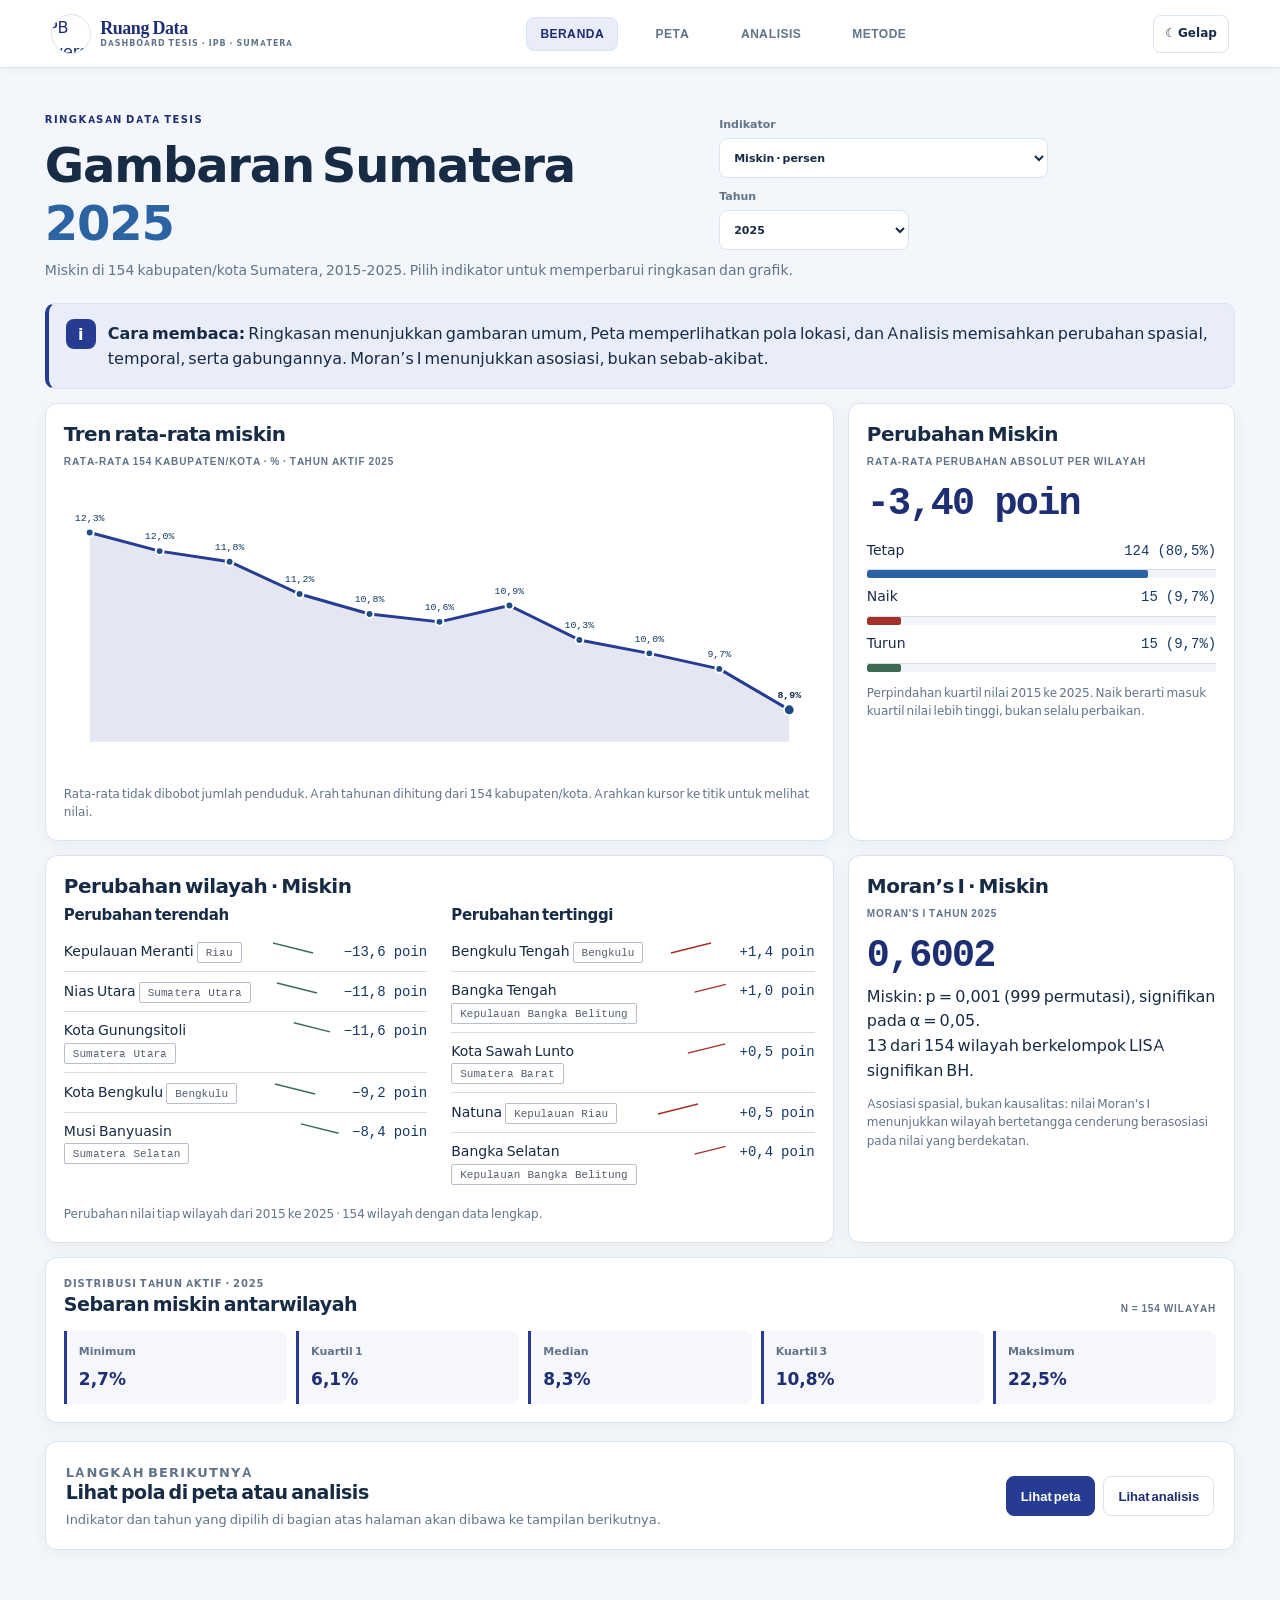
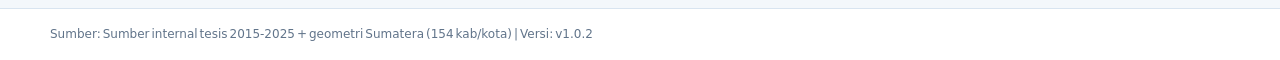
==== commit 1f4c3c32: "release: Dashboard Tesis v1.0.2" ====
--- a/index.html
+++ b/index.html
@@ -100,8 +100,8 @@
   }
 }
 </style>
-<link rel="stylesheet" href="aset/desain.css?v=ipb-navy-map-20260928">
-<link rel="stylesheet" href="aset/polesan.css?v=ipb-navy-map-20260928">
+<link rel="stylesheet" href="aset/desain.css?v=ipb-logo-hotlink-20260928">
+<link rel="stylesheet" href="aset/polesan.css?v=ipb-logo-hotlink-20260928">
 </head>
 <body>
 <div id="shell"></div>
@@ -175,7 +175,7 @@
 <script type="module">
 import { renderFooter, SUMBER_DATA } from "./aset/umum.js";
 import { bacaState } from "./aset/state.js";
-import { renderShell } from "./aset/shell.js?v=ipb-logo-20260928";
+import { renderShell } from "./aset/shell.js?v=ipb-official-logo-20260928";
 import { ambilJson } from "./aset/cache-data.js";
 import { formatProporsiSebagaiPersen, formatDesimalId, hitungNaik } from "./aset/format.js";
 
--- a/aset/polesan.css
+++ b/aset/polesan.css
@@ -81,9 +81,9 @@
 /* Identitas IPB, header peta konsisten, dan kontrol statistik yang tidak menutupi peta. */
 .brand-lockup{display:flex;flex:0 1 auto;min-width:0;align-items:center;gap:9px}
 .topbar .brand-lockup .logo{min-width:0}
-.ipb-mark-link{display:grid;flex:0 0 40px;width:40px;height:40px;place-items:center;overflow:hidden;border:1px solid var(--line);border-radius:50%;background:#fff;transition:transform .18s ease,box-shadow .18s ease}
+.ipb-mark-link{position:relative;display:grid;flex:0 0 40px;width:40px;height:40px;place-items:center;overflow:hidden;border:1px solid var(--line);border-radius:50%;background:#fff;transition:transform .18s ease,box-shadow .18s ease}
 .ipb-mark-link:hover{transform:translateY(-1px);box-shadow:0 3px 10px #263c9226}
-.ipb-mark{display:block;width:38px;height:38px;object-fit:contain}
+.ipb-mark{position:absolute;top:0;left:50%;display:block;width:88px;height:auto;max-width:none;transform:translateX(-50%);vertical-align:middle}
 .topbar .logo-copy{min-width:0}
 .topbar .logo-copy strong{color:var(--brand-dark)}
 .body-peta{background:var(--paper)!important}
@@ -136,7 +136,7 @@
  .topbar{width:100%;min-width:0}
  .brand-lockup{gap:7px}
  .ipb-mark-link{flex-basis:36px;width:36px;height:36px}
- .ipb-mark{width:34px;height:34px}
+ .ipb-mark{width:80px;height:auto}
  .topbar .logo{max-width:none;overflow:visible}
  .logo-copy strong{font-size:15px}.logo-copy small{font-size:6.5px;letter-spacing:.08em}
  .body-peta .topbar{width:100%;min-height:58px!important;background:var(--surface)!important}
@@ -148,7 +148,7 @@
  .body-peta .map-toolbar{top:66px;right:8px;left:8px}
  .body-peta .kanvas-peta .legenda{width:min(205px,58vw)}
 }
-@media(max-width:360px){.logo-copy small{font-size:6px}.brand-lockup{gap:5px}.ipb-mark-link{flex-basis:32px;width:32px;height:32px}.ipb-mark{width:30px;height:30px}.theme-toggle,.ikon-cari{padding:5px 6px;font-size:9px}}
+@media(max-width:360px){.logo-copy small{font-size:6px}.brand-lockup{gap:5px}.ipb-mark-link{flex-basis:32px;width:32px;height:32px}.ipb-mark{width:66px;height:auto}.theme-toggle,.ikon-cari{padding:5px 6px;font-size:9px}}
 @media(prefers-reduced-motion:reduce){.ipb-mark-link{transition:none}}
 
 .lisa-filter:has(input:disabled){cursor:not-allowed;opacity:.58}
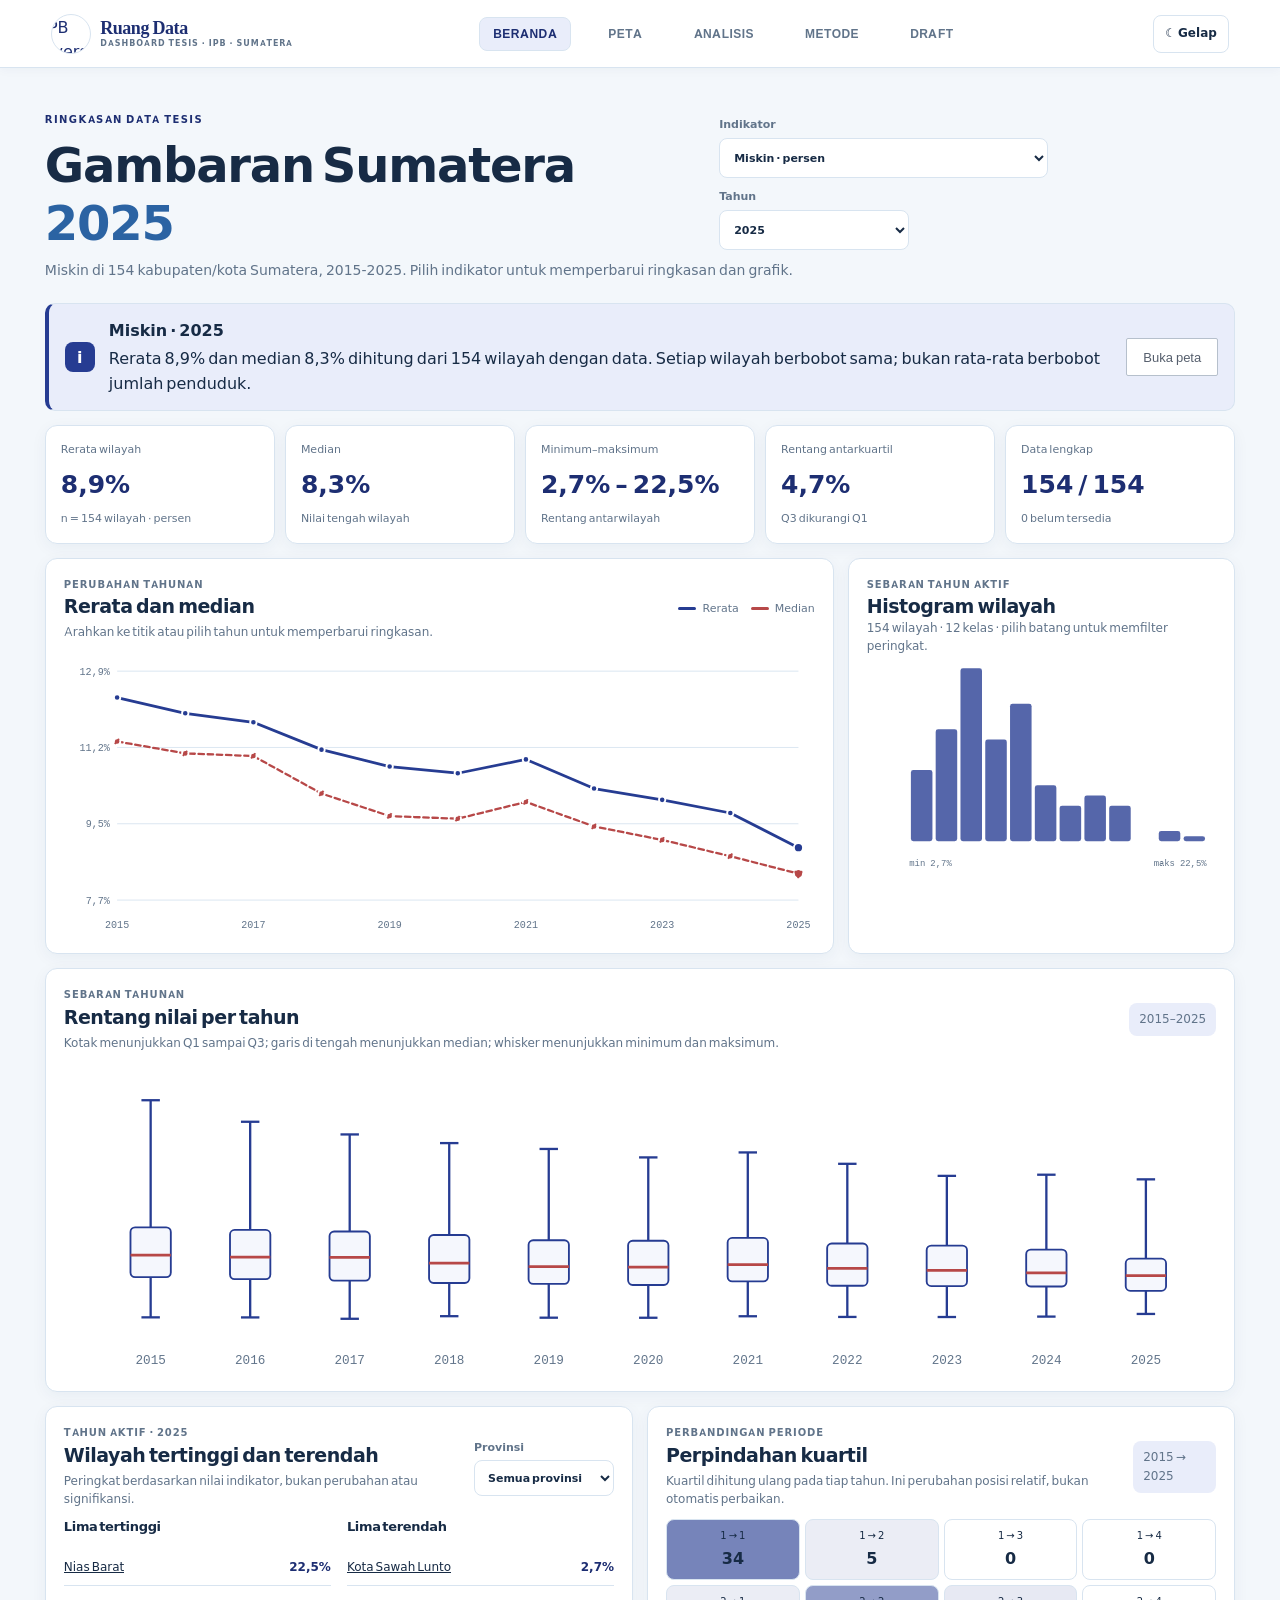
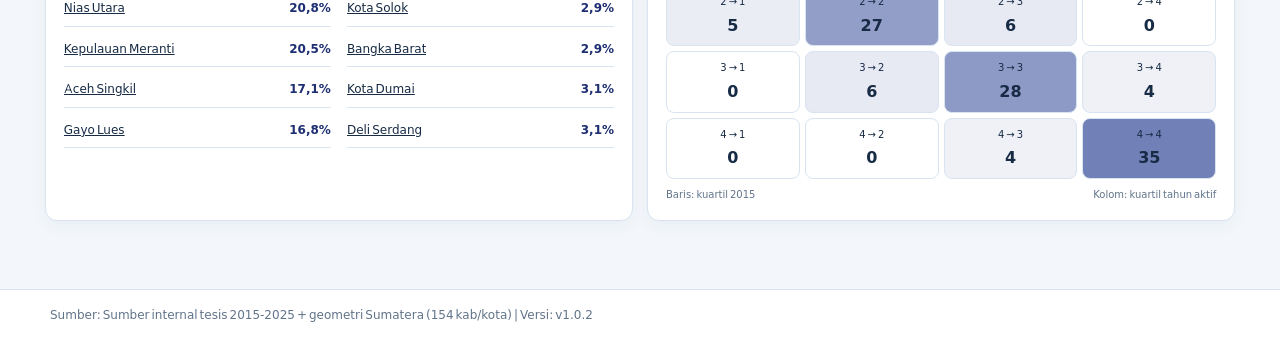
==== commit 51bffe0e: "Release Dashboard Tesis v1.1.0" ====
--- a/index.html
+++ b/index.html
@@ -100,8 +100,9 @@
   }
 }
 </style>
-<link rel="stylesheet" href="aset/desain.css?v=ipb-logo-hotlink-20260928">
-<link rel="stylesheet" href="aset/polesan.css?v=ipb-logo-hotlink-20260928">
+<link rel="stylesheet" href="aset/desain.css?v=dashboard-suite-20260929">
+<link rel="stylesheet" href="aset/polesan.css?v=dashboard-suite-20260929">
+<link rel="stylesheet" href="aset/ruang-tambahan.css?v=dashboard-suite-20260929">
 </head>
 <body>
 <div id="shell"></div>
@@ -581,5 +582,7 @@
 
 main();
 </script>
-</body>
+<script type="module" src="aset/beranda-visual.js?v=dashboard-suite-20260929"></script></body>
 </html>
+
+
--- a/aset/ruang-tambahan.css
+++ b/aset/ruang-tambahan.css
@@ -0,0 +1,8 @@
+/* Visual analitik tambahan, tetap memakai sistem warna biru-putih proyek. */
+.insight-banner{display:flex;align-items:center;gap:14px;margin:0 0 14px;padding:14px 16px}.insight-banner>div{flex:1;min-width:0}.insight-banner p{margin:3px 0 0}.home-kpis{display:grid;grid-template-columns:repeat(5,minmax(0,1fr));gap:10px;margin:0 0 14px}.home-kpis article{display:grid;gap:7px;min-width:0;padding:15px;border:1px solid var(--line);border-radius:12px;background:var(--surface);box-shadow:var(--shadow);animation:card-rise .34s both}.home-kpis article:nth-child(2){animation-delay:.03s}.home-kpis article:nth-child(3){animation-delay:.06s}.home-kpis article:nth-child(4){animation-delay:.09s}.home-kpis article:nth-child(5){animation-delay:.12s}.home-kpis span,.home-kpis small{color:var(--muted);font-size:11px}.home-kpis strong{color:var(--brand-dark);font-size:clamp(17px,2vw,25px);font-variant-numeric:tabular-nums;overflow-wrap:anywhere}.home-viz-grid{display:grid;grid-template-columns:repeat(12,minmax(0,1fr));gap:14px;margin-bottom:16px}.home-span-4{grid-column:span 4}.home-span-6{grid-column:span 6}.home-span-8{grid-column:span 8}.home-span-12{grid-column:span 12}.home-chart-card{min-width:0;padding:18px}.home-chart-card h2{margin:0;font-size:19px}.home-chart-card .eyebrow{margin:0 0 4px}.card-heading{display:flex;align-items:center;justify-content:space-between;gap:12px;margin-bottom:10px}.card-heading>div{min-width:0}.card-heading .catatan-kartu{margin:4px 0 0}.chart-legend{display:flex;flex-wrap:wrap;gap:12px;color:var(--muted);font-size:11px;white-space:nowrap}.chart-legend span{display:inline-flex;align-items:center;gap:6px}.chart-legend i{display:inline-block;width:18px;height:3px;border-radius:4px;background:var(--brand)}.chart-legend .legend-median{background:var(--alert)}.data-chart{display:block;width:100%;height:auto;overflow:visible}.chart-grid{stroke:var(--line);stroke-width:1}.chart-tick{fill:var(--muted);font:11px var(--font-mono)}.chart-zero{stroke:var(--muted);stroke-dasharray:4 4;stroke-width:1.2}.home-line-mean{fill:none;stroke:var(--brand);stroke-width:3;stroke-linecap:round;stroke-linejoin:round}.home-line-median{fill:none;stroke:var(--alert);stroke-width:2.5;stroke-dasharray:6 4;stroke-linecap:round;stroke-linejoin:round}.home-point{fill:var(--brand);stroke:var(--surface);stroke-width:2;cursor:pointer}.home-point.home-line-median{fill:var(--alert)}.home-point:focus{stroke:var(--fokus);stroke-width:4}.hist-bar{fill:var(--brand);opacity:.78;cursor:pointer;transition:opacity .18s ease,transform .18s ease;transform-box:fill-box;transform-origin:center bottom}.hist-bar:hover,.hist-bar:focus{opacity:1;transform:scaleY(1.04)}.box-whisker{stroke:var(--brand);stroke-width:2}.box-range{fill:var(--blue-pale);stroke:var(--brand);stroke-width:1.6}.box-median{stroke:var(--alert);stroke-width:2.4}.home-filter{display:grid;gap:4px;min-width:140px;color:var(--muted);font-size:11px;font-weight:700}.home-filter select,.home-filter input,.neighbor-select-label select{min-width:0;min-height:36px;padding:7px 9px;border:1px solid var(--line);border-radius:8px;background:var(--surface);color:var(--ink)}.home-ranks{display:grid;grid-template-columns:1fr 1fr;gap:16px}.home-ranks h3{font-size:13px}.home-ranks ol{display:grid;gap:5px;margin:0;padding:0;list-style:none}.home-ranks li{display:flex;justify-content:space-between;gap:8px;padding:8px 0;border-bottom:1px solid var(--line);font-size:12px}.home-ranks li a{overflow:hidden;color:var(--ink);text-overflow:ellipsis;white-space:nowrap}.home-ranks li strong{color:var(--brand-dark);font-variant-numeric:tabular-nums;white-space:nowrap}.transition-grid{display:grid;grid-template-columns:repeat(4,minmax(0,1fr));gap:5px}.transition-cell{display:grid;gap:3px;min-height:56px;place-content:center;border:1px solid var(--line);border-radius:8px;background:color-mix(in srgb,var(--brand) calc(var(--cell-strength,0)*65%),var(--surface));color:var(--ink);cursor:help}.transition-cell span{font-size:10px}.transition-cell strong{font-size:16px}.transition-legend{display:flex;justify-content:space-between;gap:8px;margin-top:8px;color:var(--muted);font-size:10px}.beranda-lengkap .dash-grid,.beranda-lengkap .ringkasan-sebaran,.beranda-lengkap .home-explorer{display:none!important}.beranda-lengkap .ringkasan-interpretasi{display:none}.method-workspace{display:grid;gap:14px;margin-top:18px}.workflow-steps,.formula-switch{display:flex;flex-wrap:wrap;gap:7px;margin:12px 0}.workflow-steps button,.formula-switch button{min-height:38px;padding:7px 12px;border:1px solid var(--line);border-radius:8px;background:var(--surface);color:var(--muted);font-weight:700;cursor:pointer}.workflow-steps button[aria-pressed=true],.formula-switch button[aria-pressed=true]{border-color:var(--brand);background:var(--brand);color:#fff}.workflow-detail{display:grid;gap:4px;min-height:76px;padding:14px;border-left:4px solid var(--brand);border-radius:0 10px 10px 0;background:var(--blue-pale);color:var(--ink)}.workflow-detail p{margin:0}.formula-large{min-height:68px;display:flex;align-items:center;line-height:1.6;overflow-wrap:anywhere}.method-copy{color:var(--muted);line-height:1.55}.symbol-list{display:grid;grid-template-columns:auto 1fr;gap:6px 12px;margin:12px 0 0}.symbol-list dt{font-family:var(--font-mono);font-weight:800;color:var(--brand-dark)}.symbol-list dd{margin:0;color:var(--muted)}.neighbor-select-label{display:grid;gap:4px;margin:10px 0;color:var(--muted);font-size:11px;font-weight:700}.neighbor-summary{padding:10px;border-left:3px solid var(--brand);background:var(--blue-pale);color:var(--ink);font-size:12px}.neighbor-graph{width:100%;height:auto;margin:8px 0;border-radius:10px;background:var(--blue-pale)}.neighbor-edge{stroke:var(--brand);stroke-opacity:.35;stroke-width:1.4}.neighbor-center{fill:var(--brand)}.neighbor-center-label{fill:#fff;font:700 10px var(--font-teks)}.neighbor-node circle{fill:var(--surface);stroke:var(--brand);stroke-width:2}.neighbor-node{cursor:pointer;outline:none}.neighbor-node:focus circle,.neighbor-node:hover circle{fill:var(--brand);stroke:var(--fokus);stroke-width:3}.neighbor-node:focus text,.neighbor-node:hover text{fill:var(--brand-dark);font-weight:800}.neighbor-label{fill:var(--ink);font:10px var(--font-teks)}.neighbor-list{display:flex;flex-wrap:wrap;gap:6px;max-height:150px;overflow:auto}.neighbor-list a{padding:5px 8px;border:1px solid var(--line);border-radius:999px;color:var(--brand-dark);font-size:10px;text-decoration:none}.neighbor-list a:hover{background:var(--brand-soft)}.neighbor-list small{flex-basis:100%;color:var(--muted)}.dictionary-controls{display:flex;align-items:end;gap:8px}.dictionary-table{min-width:1060px}.dictionary-table th{position:sticky;top:0;background:var(--blue-pale);color:var(--brand-dark);text-align:left}.dictionary-table td{vertical-align:top}.workflow-steps button:hover,.formula-switch button:hover{transform:translateY(-1px);box-shadow:0 3px 8px #183b5d18}.analysis-expansion{margin-top:14px}.sensitivity-dot{fill:var(--muted);stroke:var(--surface);stroke-width:2}.sensitivity-dot.significant{fill:var(--brand)}.point-significant{fill:var(--brand);stroke:var(--brand);r:5}.series{stroke:var(--brand)}.lisa-filter-chip{display:inline-flex;align-items:center;gap:4px;text-decoration:none;transition:transform .18s ease,background .18s ease}.lisa-filter-chip:hover{transform:translateY(-2px);background:var(--brand-soft)}.scatter-map-link{margin-left:4px;padding:5px 8px;font-size:11px;white-space:nowrap}.change-point{fill:var(--brand);fill-opacity:.58;stroke:var(--surface);stroke-width:1;cursor:pointer}.change-point:hover,.change-point:focus{fill:var(--alert);fill-opacity:1;stroke:var(--surface);stroke-width:2}.chart-median{stroke:var(--alert);stroke-width:1.5;stroke-dasharray:5 4}.chart-axis-title{fill:var(--muted);font:11px var(--font-teks)}.lisa-transition-grid{max-width:100%;overflow-x:auto}.matrix-table{min-width:650px;border-collapse:separate;border-spacing:4px}.matrix-table th{padding:8px;color:var(--muted);font-size:10px;text-align:left}.matrix-table td{min-width:56px;padding:10px;text-align:center;border:1px solid var(--line);border-radius:8px;background:color-mix(in srgb,var(--brand) calc(var(--matrix-strength,0)*55%),var(--surface));font-weight:800;font-variant-numeric:tabular-nums}.matrix-table tbody th{max-width:140px}.draft-main{display:grid;gap:14px}.draft-hero{margin-bottom:0}.draft-title-row{display:flex;align-items:center;justify-content:space-between;gap:16px}.draft-title-row h1{margin:0}.draft-title-row p{margin:6px 0 0;color:var(--muted)}.dummy-badge{padding:8px 12px;border:1px solid #b8862f66;border-radius:999px;background:#fff4dc;color:#74510f;font-size:11px;font-weight:900;letter-spacing:.08em;white-space:nowrap}.draft-file-card,.draft-viewer-card{padding:14px;border:1px solid var(--line);border-radius:14px;background:var(--surface);box-shadow:var(--shadow)}.draft-file-card{display:flex;align-items:center;gap:12px}.draft-file-icon{display:grid;width:44px;height:52px;place-items:center;border:1px solid var(--line);border-radius:8px;background:var(--blue-pale);color:var(--brand-dark);font-size:12px;font-weight:900}.draft-file-meta{display:grid;flex:1;gap:3px;min-width:0}.draft-file-meta span,.draft-file-meta small{color:var(--muted);font-size:11px}.draft-actions,.draft-viewer-toolbar,.draft-page-controls{display:flex;align-items:center;gap:7px;flex-wrap:wrap}.draft-viewer-toolbar{justify-content:space-between;margin-bottom:10px}.draft-page-controls label{display:flex;align-items:center;gap:6px;color:var(--muted);font-size:11px}.draft-page-controls select{min-height:34px;padding:5px 8px;border:1px solid var(--line);border-radius:7px;background:var(--surface);color:var(--ink)}#draft-pdf-viewer{display:block;width:100%;height:min(76vh,860px);border:1px solid var(--line);border-radius:8px;background:#dfe7ef}.draft-viewer-note{margin:9px 0 0;color:var(--muted);font-size:11px}.draft-info-grid{display:grid;grid-template-columns:repeat(3,minmax(0,1fr));gap:12px}.draft-info-grid .insight-card{padding:16px}.draft-info-grid h2{font-size:17px}.draft-info-grid p{font-size:12px;line-height:1.55}.draft-viewer-card:fullscreen{display:flex;flex-direction:column;padding:10px;background:var(--surface)}.draft-viewer-card:fullscreen #draft-pdf-viewer{flex:1;height:auto}.beranda-lengkap .home-selection-controls label:first-child{min-width:200px}
+@keyframes card-rise{from{opacity:0;transform:translateY(5px)}to{opacity:1;transform:translateY(0)}}
+@media(max-width:900px){.home-kpis{grid-template-columns:repeat(3,minmax(0,1fr))}.home-span-4{grid-column:span 6}.home-span-8{grid-column:span 6}.home-span-6{grid-column:span 6}.home-span-12{grid-column:span 12}.draft-info-grid{grid-template-columns:1fr 1fr}.topbar nav{gap:4px!important}}
+@media(max-width:600px){.topbar nav{grid-template-columns:repeat(5,minmax(0,1fr))!important}.topbar nav a{font-size:9px!important}.home-kpis{grid-template-columns:repeat(2,minmax(0,1fr));gap:8px}.home-kpis article{padding:11px}.home-kpis article:last-child{grid-column:1/-1}.home-kpis strong{font-size:18px}.home-viz-grid{gap:10px}.home-span-4,.home-span-6,.home-span-8,.home-span-12{grid-column:span 12}.home-chart-card{padding:13px}.card-heading{align-items:start;flex-direction:column}.card-heading .home-filter{width:100%}.chart-legend{font-size:10px}.home-ranks{gap:9px}.home-ranks li{font-size:11px}.insight-banner{align-items:start;flex-wrap:wrap}.insight-banner .pil{margin-left:42px}.transition-cell{min-height:48px}.transition-legend{font-size:9px}.workflow-steps{display:grid;grid-template-columns:repeat(2,minmax(0,1fr))}.workflow-steps button:last-child{grid-column:1/-1}.formula-switch button{flex:1}.formula-large{font-size:12px}.dictionary-controls{display:grid;width:100%;grid-template-columns:1fr 100px}.dictionary-controls .home-filter:first-child{min-width:0}.neighbor-graph{min-height:150px}.draft-title-row{align-items:start}.draft-file-card{align-items:start;flex-wrap:wrap}.draft-file-meta{flex-basis:calc(100% - 64px)}.draft-actions{width:100%}.draft-actions .pil{flex:1;text-align:center;font-size:11px}.draft-viewer-toolbar{align-items:start;flex-direction:column}.draft-page-controls{width:100%;justify-content:space-between}.draft-page-controls:last-child{justify-content:flex-start}#draft-pdf-viewer{height:58dvh;min-height:390px}.draft-info-grid{grid-template-columns:1fr}.scatter-map-link{display:inline-flex;margin:8px 0 0}.point-significant{r:5}.matrix-table{min-width:600px}}
+@media(max-width:360px){.home-ranks{grid-template-columns:1fr}.dictionary-controls{grid-template-columns:1fr}.draft-actions{flex-direction:column}.draft-actions .pil{width:100%}}
+@media(prefers-reduced-motion:reduce){.home-kpis article{animation:none}.hist-bar,.workflow-steps button,.formula-switch button,.lisa-filter-chip{transition:none}}
+
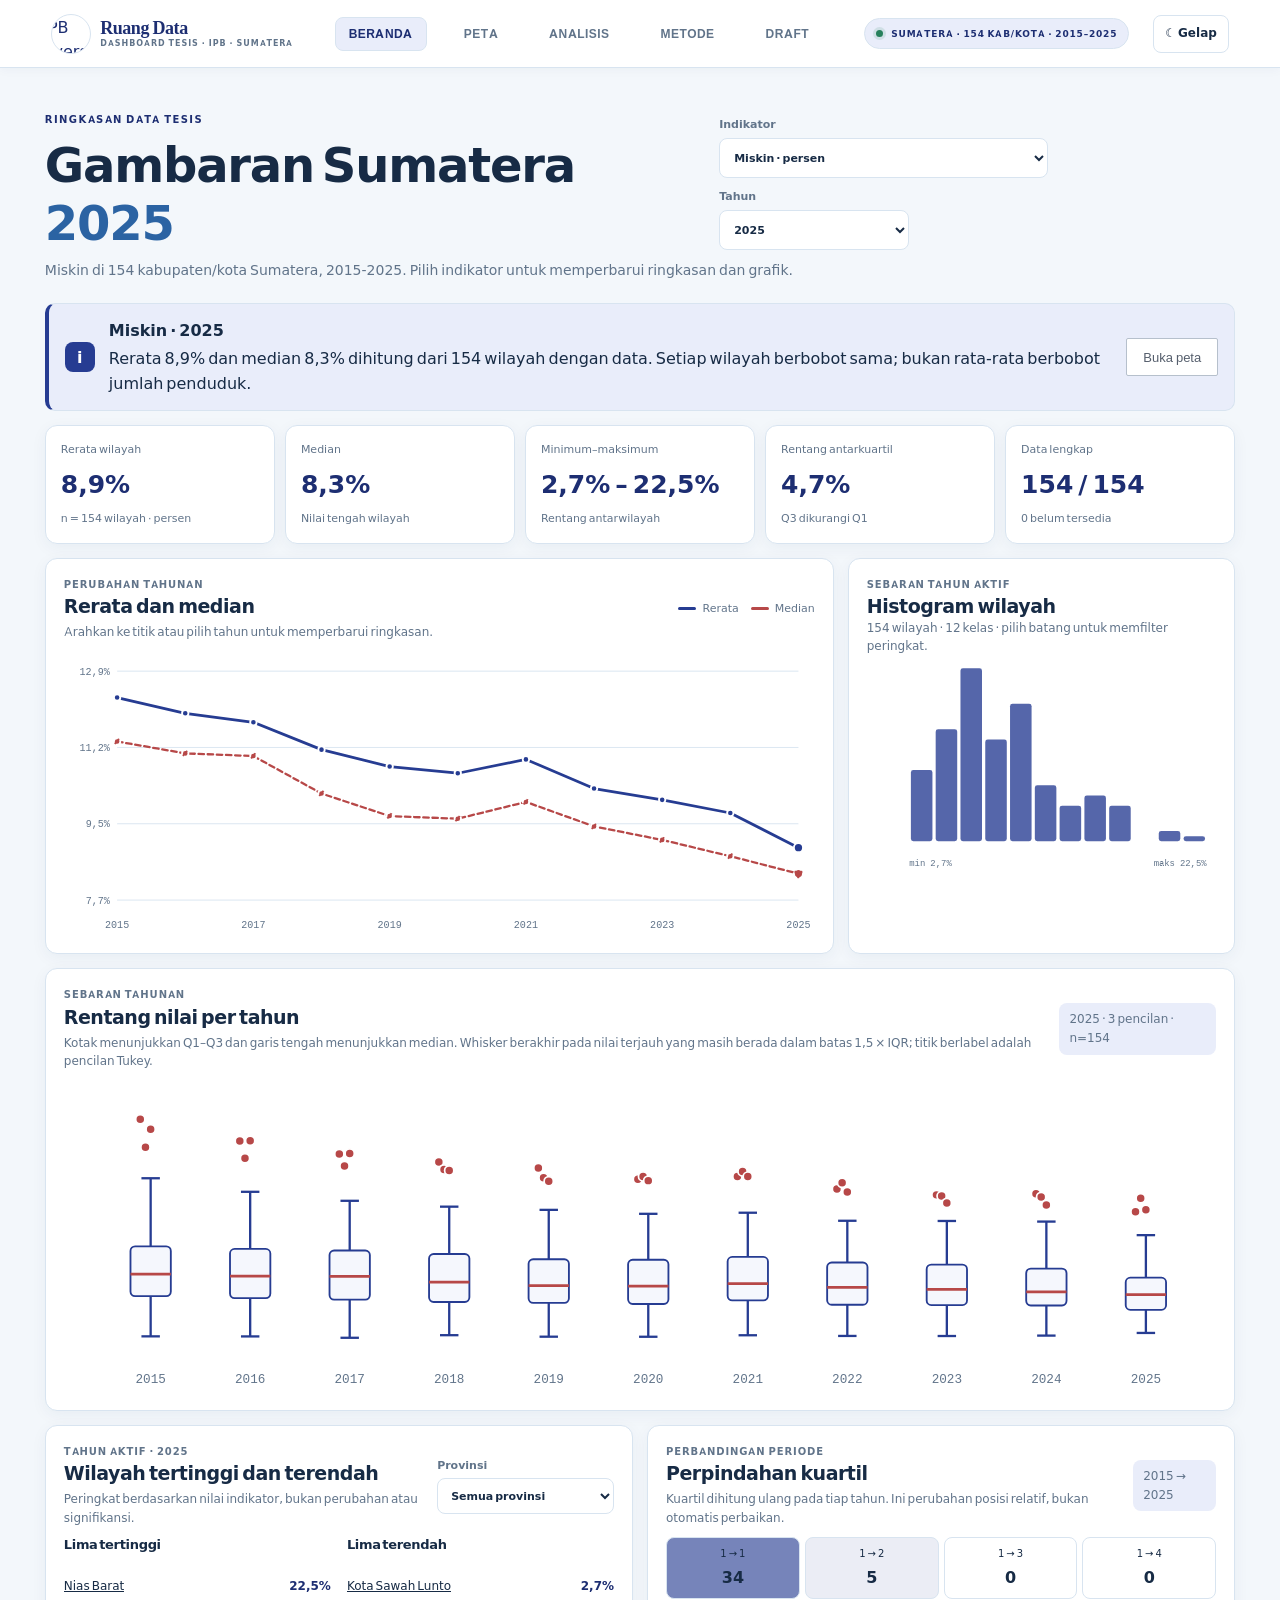
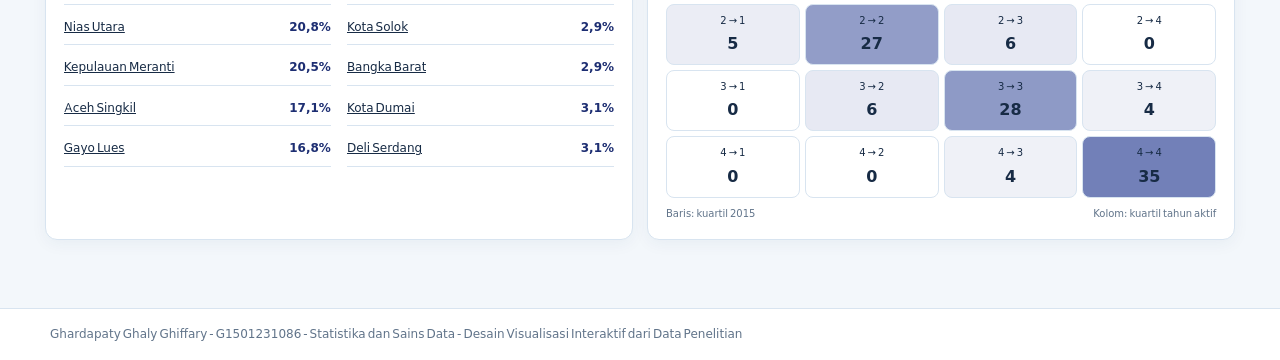
==== commit 7167d2ed: "Audit dashboard data and draft view" ====
--- a/index.html
+++ b/index.html
@@ -227,10 +227,13 @@
   for (const x of indikator) {
     const op = document.createElement("option");
     op.value = x.kunci;
-    op.textContent = `${x.label} · ${x.satuan || "indikator"}`;
+    op.disabled = !Number.isFinite(x.min);
+    op.textContent = `${x.label} · ${x.satuan || "indikator"}${op.disabled ? " · data belum tersedia" : ""}`;
     pilihPeubah.append(op);
   }
-  pilihPeubah.value = indikator.some((x) => x.kunci === state.peubah) ? state.peubah : "Miskin_(persen)";
+  const tersedia = indikator.filter((x) => Number.isFinite(x.min));
+  pilihPeubah.value = tersedia.some((x) => x.kunci === state.peubah) ? state.peubah : "Miskin_(persen)";
+  if (!pilihPeubah.value && tersedia.length) pilihPeubah.value = tersedia[0].kunci;
   state.peubah = pilihPeubah.value;
   indikatorAktif = indikator.find((x) => x.kunci === pilihPeubah.value) || indikatorAktif;
   pilihPeubah.addEventListener("change", () => {
--- a/aset/ruang-tambahan.css
+++ b/aset/ruang-tambahan.css
@@ -6,3 +6,63 @@
 @media(max-width:360px){.home-ranks{grid-template-columns:1fr}.dictionary-controls{grid-template-columns:1fr}.draft-actions{flex-direction:column}.draft-actions .pil{width:100%}}
 @media(prefers-reduced-motion:reduce){.home-kpis article{animation:none}.hist-bar,.workflow-steps button,.formula-switch button,.lisa-filter-chip{transition:none}}
 
+
+/* Audit pass: header context, full-bleed map, real geographic neighbor network, concise Draft */
+.site-context{display:inline-flex;align-items:center;gap:8px;flex:0 0 auto;padding:8px 11px;border:1px solid var(--line);border-radius:999px;background:var(--brand-soft);color:var(--brand-dark);font-size:9px;font-weight:850;letter-spacing:.09em;white-space:nowrap}
+.site-context i{width:7px;height:7px;border-radius:50%;background:#27805c;box-shadow:0 0 0 3px #27805c22}
+.body-peta{width:100%;height:100dvh;min-height:100dvh;overflow:hidden}
+.body-peta .tata-letak{width:100%;max-width:none;min-width:0;min-height:0;flex:1 1 auto;margin:0;padding:0}
+.body-peta .peta-konten,.body-peta .kanvas-peta,.body-peta #elemen-peta{width:100%;min-width:0}
+.body-peta .kanvas-peta,.body-peta #elemen-peta{height:100%;background:#aad3df}
+.body-peta .peta-konten{margin:0;padding:0}
+.body-peta footer{flex:0 0 auto;min-height:25px;padding:3px 14px;border-top:1px solid var(--line);font-size:9px;line-height:1.3}
+.body-peta footer p{max-width:100%;margin:0;white-space:nowrap;overflow:hidden;text-overflow:ellipsis}
+.kanvas-peta:fullscreen{width:100vw;height:100dvh;background:#aad3df}
+.kanvas-peta:fullscreen #elemen-peta{width:100vw;height:100dvh}
+#toggle-map-fullscreen{border:1px solid var(--line);border-radius:9px;background:var(--surface);color:var(--ink);padding:8px 10px;font:inherit;font-size:11px;font-weight:750;cursor:pointer;box-shadow:0 4px 14px #19324b18}
+#toggle-map-fullscreen:hover{background:var(--brand-soft);border-color:var(--brand)}
+.neighbor-graph{display:block;width:100%;height:auto;min-height:360px;margin:12px 0;border:1px solid var(--line);border-radius:14px;background:#f2f7fc}
+.neighbor-area{fill:#dce8f2;stroke:#fff;stroke-width:1.05;vector-effect:non-scaling-stroke;transition:fill .18s ease}
+.neighbor-area.connected{fill:#75a9d0}.neighbor-area.selected{fill:#183f91;stroke:#092758;stroke-width:1.6}
+.neighbor-edge{stroke:#d45c48;stroke-width:2;stroke-dasharray:5 4;opacity:.85;vector-effect:non-scaling-stroke}
+.neighbor-center{fill:#f49a37;stroke:#fff;stroke-width:2;vector-effect:non-scaling-stroke}.neighbor-dot{fill:#143b7a;stroke:#fff;stroke-width:1;vector-effect:non-scaling-stroke}
+.neighbor-center-label{fill:#102b4a;font-size:11px;font-weight:800;paint-order:stroke;stroke:#f2f7fc;stroke-width:4px;stroke-linejoin:round}
+.draft-info-grid{display:none!important}
+@media(max-width:1100px){.site-context{display:none}}
+@media(max-width:900px){.body-peta{height:100dvh;min-height:100dvh}.body-peta .tata-letak{min-height:0}.body-peta .kanvas-peta,.body-peta #elemen-peta{min-height:0}}
+@media(max-width:600px){.body-peta footer{padding:3px 8px;font-size:8px}.neighbor-graph{min-height:260px}.neighbor-center-label{font-size:8px}#toggle-map-fullscreen{padding:6px 8px;font-size:10px}}
+html,body{max-width:100%;overflow-x:clip}
+.body-peta .peta-konten,.body-peta .kanvas-peta,.body-peta #elemen-peta{left:0!important;right:0!important;width:100vw!important;max-width:100vw!important}
+.body-peta #elemen-peta,.body-peta .leaflet-container{background:#aad3df!important}
+footer p{max-width:100%;overflow-wrap:anywhere}
+@media(max-width:600px){.topbar{max-width:100vw}.neighbor-graph{max-width:100%;min-height:240px}}
+.body-peta footer p{white-space:normal;overflow:visible;text-overflow:clip}
+.neighbor-map-key{display:flex;flex-wrap:wrap;gap:12px;margin:8px 0;color:var(--muted);font-size:11px;font-weight:700}
+.neighbor-map-key span{display:inline-flex;align-items:center;gap:6px}.neighbor-map-key i{display:inline-block;width:12px;height:12px;border:1px solid #7890aa;border-radius:3px}.neighbor-map-key .key-selected{background:#183f91}.neighbor-map-key .key-connected{background:#75a9d0}.neighbor-map-key .key-edge{width:18px;height:0;border:0;border-top:2px dashed #d45c48;border-radius:0}
+.neighbor-area{fill:#bdcede;stroke:#fff;stroke-width:1;cursor:pointer;transition:fill .16s,stroke-width .16s}
+.neighbor-area:hover,.neighbor-area:focus{fill:#8db3d5;stroke:#173c77;stroke-width:1.5;outline:none}
+.neighbor-area.connected{fill:#5798c7}.neighbor-area.selected{fill:#183f91;stroke:#f49a37;stroke-width:2}
+.neighbor-edge{stroke:#ce4837;stroke-width:3;stroke-dasharray:5 3;opacity:1}
+.beta-method{display:grid;gap:18px;margin:16px 0;padding:clamp(18px,2.4vw,30px);border:1px solid var(--line);border-radius:16px;background:var(--surface);box-shadow:var(--shadow)}
+.beta-method-head{display:flex;align-items:center;justify-content:space-between;gap:18px}.beta-method-head>div:first-child{max-width:920px}.beta-method-head h2{margin:0;font-size:clamp(21px,2vw,28px)}.beta-method-head p:not(.eyebrow){max-width:850px;margin:8px 0 0;color:var(--muted);line-height:1.55}.beta-n-badge{display:grid;gap:3px;min-width:190px;padding:14px 16px;border:1px solid var(--line);border-radius:12px;background:var(--blue-pale)}.beta-n-badge strong{color:var(--brand-dark);font-size:26px;font-variant-numeric:tabular-nums}.beta-n-badge span{color:var(--muted);font-size:11px}
+.beta-model-tabs,.beta-criteria-tabs{display:flex;flex-wrap:wrap;gap:7px}.beta-model-tabs button,.beta-criteria-tabs button{display:grid;gap:3px;min-width:120px;padding:10px 14px;border:1px solid var(--line);border-radius:9px;background:var(--surface);color:var(--ink);font-weight:800;text-align:left;cursor:pointer;transition:transform .18s ease,background .18s ease,border-color .18s ease}.beta-model-tabs button small{color:var(--muted);font-size:10px;font-weight:600}.beta-model-tabs button[aria-pressed=true],.beta-criteria-tabs button[aria-pressed=true]{border-color:var(--brand);background:var(--brand);color:#fff}.beta-model-tabs button[aria-pressed=true] small{color:#e7f2fb}.beta-model-tabs button:hover,.beta-criteria-tabs button:hover{transform:translateY(-2px);box-shadow:0 5px 14px #183b5d1c}.beta-model-grid{display:grid;grid-template-columns:minmax(0,1.45fr) minmax(280px,.8fr);gap:14px}.beta-model-equation,.beta-fit-card{min-width:0;padding:18px;border:1px solid var(--line);border-radius:12px;background:var(--kertas)}.beta-equation{min-height:116px;display:block;white-space:pre-wrap;overflow-wrap:anywhere;font-size:clamp(13px,1.2vw,17px);line-height:1.85}.beta-component-wrap{max-width:100%;overflow-x:auto}.beta-component-table{width:100%;min-width:520px;border-collapse:separate;border-spacing:0;font-size:12px}.beta-component-table caption{text-align:left;padding:10px 0;color:var(--ink);font-weight:800}.beta-component-table th,.beta-component-table td{padding:9px 10px;border-bottom:1px solid var(--line);text-align:left;vertical-align:top}.beta-component-table th{background:var(--blue-pale);color:var(--brand-dark);font-size:10px}.beta-component-table tbody tr:nth-child(even){background:var(--surface)}.beta-fit-metrics{display:grid;grid-template-columns:repeat(2,minmax(0,1fr));gap:8px;margin:10px 0}.beta-metric{display:grid;gap:5px;min-width:0;padding:12px;border:1px solid var(--line);border-radius:9px;background:var(--surface)}.beta-metric span{color:var(--muted);font-size:11px;font-weight:700}.beta-metric strong{color:var(--brand-dark);font-size:clamp(15px,1.7vw,20px);font-variant-numeric:tabular-nums;overflow-wrap:anywhere}.beta-fit-status,.fit-status{display:inline-flex;width:fit-content;max-width:100%;padding:8px 10px;border:1px solid var(--line);border-radius:8px;font-size:11px;font-weight:700;line-height:1.45}.fit-ok{border-color:#3d6b5255;background:#eaf4ee;color:#28533d}.fit-bound{border-color:#b8862f66;background:#fff5dd;color:#725313}.fit-warn{border-color:#a3312a55;background:#fff0ed;color:#812d25}.beta-fit-card>.catatan-kartu{margin:10px 0 0}
+.beta-model-visual{display:grid;grid-template-columns:minmax(0,1fr) auto minmax(0,1fr) minmax(170px,.8fr);align-items:stretch;gap:10px}.beta-model-visual>div{display:grid;grid-template-columns:auto 1fr;align-content:center;column-gap:10px;min-width:0;padding:14px;border:1px solid var(--line);border-radius:11px;background:var(--blue-pale)}.beta-model-visual strong,.beta-model-visual small{grid-column:2}.beta-model-visual small{margin-top:3px;color:var(--muted);font-size:11px;line-height:1.4}.beta-visual-icon{grid-row:1/3;display:grid;place-items:center;width:34px;height:34px;border-radius:9px;background:var(--brand);color:#fff;font-size:19px}.beta-visual-link{align-self:center;color:var(--brand);font-size:20px;font-weight:900}.beta-model-visual .beta-visual-response{background:var(--surface);border-style:dashed}.beta-visual-response span{grid-column:2;color:var(--muted);font-size:10px;font-weight:800;text-transform:uppercase;letter-spacing:.06em}.beta-visual-response strong{color:var(--brand-dark)}
+.beta-criteria-section{padding:16px;border:1px solid var(--line);border-radius:12px;background:var(--kertas)}.beta-criteria-section .card-heading{align-items:center}.beta-criteria-section h3{margin:0;font-size:17px}.beta-criteria-tabs button{display:block;min-width:0;padding:8px 11px;font-size:11px}.beta-criteria-detail{display:grid;gap:8px;padding:13px;border-left:4px solid var(--brand);border-radius:0 9px 9px 0;background:var(--blue-pale)}.beta-criteria-detail code{color:var(--brand-dark);font:700 13px/1.7 var(--font-mono);overflow-wrap:anywhere}.beta-criteria-detail p{margin:0;color:var(--muted);font-size:12px;line-height:1.55}.beta-comparison{border:1px solid var(--line);border-radius:11px;background:var(--surface);overflow:hidden}.beta-comparison summary{padding:14px 16px;color:var(--brand-dark);font-weight:800;cursor:pointer}.beta-comparison[open] summary{border-bottom:1px solid var(--line);background:var(--blue-pale)}.beta-comparison .data-table-wrap{border:0;border-radius:0;max-height:none}.beta-comparison table{min-width:1000px}.beta-data-caveat{margin:12px;padding:13px 15px;border-left:4px solid var(--oker);border-radius:0 9px 9px 0;background:#fff8e9;color:#59491f;font-size:12px;line-height:1.6}.beta-reading-grid{display:grid;grid-template-columns:repeat(3,minmax(0,1fr));gap:10px}.beta-reading-grid article{padding:13px;border:1px solid var(--line);border-radius:10px;background:var(--surface)}.beta-reading-grid strong{color:var(--brand-dark);font-size:12px}.beta-reading-grid p{margin:5px 0 0;color:var(--muted);font-size:11px;line-height:1.55}
+html[data-tema="gelap"] .fit-ok{background:#1b3227;color:#b9e0c5}html[data-tema="gelap"] .fit-bound{background:#3a3018;color:#efdb9d}html[data-tema="gelap"] .fit-warn{background:#3b2422;color:#f1b8b1}html[data-tema="gelap"] .beta-data-caveat{border-color:#b8862f;background:#302a1b;color:#eedca9}
+@media(max-width:900px){.beta-model-grid{grid-template-columns:1fr 1fr}.beta-model-visual{grid-template-columns:1fr auto 1fr}.beta-model-visual .beta-visual-response{grid-column:1/-1}.beta-reading-grid{grid-template-columns:1fr 1fr}}
+@media(max-width:600px){.beta-method{gap:13px;margin:12px 0;padding:14px}.beta-method-head{align-items:start;flex-direction:column}.beta-method-head h2{font-size:21px}.beta-n-badge{grid-template-columns:auto 1fr;align-items:center;min-width:0;width:100%;padding:9px 12px}.beta-n-badge strong{font-size:20px}.beta-model-tabs{display:grid;grid-template-columns:repeat(2,minmax(0,1fr))}.beta-model-tabs button{min-width:0;padding:9px 11px}.beta-model-grid{grid-template-columns:1fr}.beta-model-equation,.beta-fit-card{padding:13px}.beta-equation{min-height:100px;font-size:12px}.beta-model-visual{grid-template-columns:minmax(0,1fr) auto minmax(0,1fr);gap:5px}.beta-model-visual>div{padding:9px 7px;column-gap:6px}.beta-visual-icon{width:27px;height:27px;font-size:15px}.beta-model-visual strong{font-size:11px}.beta-model-visual small{font-size:9px}.beta-model-visual .beta-visual-response{grid-column:1/-1}.beta-criteria-section{padding:12px}.beta-criteria-section .card-heading{align-items:start;flex-direction:column}.beta-criteria-tabs{display:grid;width:100%;grid-template-columns:repeat(4,minmax(0,1fr))}.beta-criteria-tabs button{padding:8px 3px;text-align:center;font-size:9px}.beta-criteria-detail code{font-size:11px}.beta-reading-grid{grid-template-columns:1fr}.beta-comparison summary{font-size:12px}.beta-data-caveat{margin:9px;font-size:11px}}
+@media(max-width:600px){
+ .body-peta footer{display:block;position:fixed;right:8px;bottom:62px;left:8px;z-index:500;width:auto;min-height:0;padding:4px 7px;border:1px solid var(--line);border-radius:7px;background:var(--surface);box-shadow:0 2px 8px #19324b20;font-size:8px;line-height:1.25}
+ .body-peta .kanvas-peta .legenda{bottom:98px}
+ .body-peta .kanvas-peta .kartu{bottom:100px;right:8px;left:8px;max-width:none}
+}
+
+.moran-reading-card>p:not(.eyebrow){color:var(--muted);font-size:12px;line-height:1.55}.moran-quadrants{position:relative;display:grid;grid-template-columns:1fr 1fr;max-width:380px;min-height:190px;margin:12px auto;border:1px solid var(--line);border-radius:10px;overflow:hidden;background:var(--surface)}.moran-quadrants>span{display:grid;align-content:center;justify-items:center;gap:3px;padding:10px}.moran-quadrants b{font-size:20px}.moran-quadrants small{color:var(--muted);font-size:10px}.quad-hh,.quad-ll{background:#e4eff8;color:#174f7e}.quad-lh,.quad-hl{background:#f6f8fa;color:#667789}.moran-quadrants .quad-zero-x,.moran-quadrants .quad-zero-y{position:absolute;display:block;background:var(--brand-dark);opacity:.6}.moran-quadrants .quad-zero-x{top:50%;right:0;left:0;height:1px}.moran-quadrants .quad-zero-y{top:0;bottom:0;left:50%;width:1px}.moran-reading-legend{display:grid;gap:6px;font-size:10px;color:var(--muted)}.moran-reading-legend span{display:flex;align-items:center;gap:7px}.moran-reading-legend i{width:10px;height:10px;border-radius:3px}.legend-cluster{background:#4c82aa}.legend-outlier{background:#bdc8d2}html[data-tema="gelap"] .quad-hh,html[data-tema="gelap"] .quad-ll{background:#203a50;color:#cceaff}html[data-tema="gelap"] .quad-lh,html[data-tema="gelap"] .quad-hl{background:#242a31;color:#c0c8d0}
+
+/* Draft berfokus pada naskah dan pembaca PDF. */
+body main.draft-main.draft-clean-main{display:flex!important;flex-direction:column;align-items:stretch;gap:16px;width:min(1440px,calc(100% - 40px));margin:24px auto 30px;padding:0;grid-template-columns:none!important;grid-auto-columns:auto!important}
+.draft-page-head{display:flex;align-items:center;justify-content:space-between;gap:20px;padding:4px 0}.draft-page-head .eyebrow{margin:0 0 5px}.draft-page-head h1{margin:0;font-size:clamp(24px,3vw,34px);line-height:1.12}.draft-page-head>div:first-child>p:last-child{margin:6px 0 0;color:var(--muted);font-size:14px}.draft-head-actions{display:flex;gap:8px;flex-wrap:wrap;justify-content:flex-end}
+.draft-viewer-full{width:100%;padding:12px}.draft-viewer-full .draft-viewer-toolbar{display:flex;flex-direction:row;align-items:center;justify-content:space-between;gap:10px;margin:0 0 10px}.draft-viewer-full #draft-pdf-viewer{width:100%;height:min(78vh,1000px);min-height:620px;border:1px solid var(--line);border-radius:8px;background:#e9eef3}.draft-viewer-full:fullscreen{display:flex;flex-direction:column;padding:10px;background:var(--surface)}.draft-viewer-full:fullscreen #draft-pdf-viewer{flex:1;height:auto;min-height:0}.draft-viewer-note{margin:8px 2px 0;color:var(--muted);font-size:11px}
+.box-outlier-hit{cursor:pointer;outline:none}.box-outlier-target{fill:transparent;stroke:transparent}.box-outlier{fill:var(--alert);stroke:var(--surface);stroke-width:1.5;pointer-events:none}.box-outlier-hit:hover .box-outlier,.box-outlier-hit:focus .box-outlier{r:6;stroke:var(--fokus);stroke-width:2.5}.box-year-hit{cursor:pointer}.box-year-hit:focus{outline:none;stroke:var(--fokus);stroke-width:2}
+@media(max-width:760px){body main.draft-main.draft-clean-main{width:calc(100% - 24px);margin:14px auto 22px;gap:12px}.draft-page-head{align-items:flex-start;flex-direction:column;gap:12px}.draft-head-actions{width:100%;justify-content:flex-start}.draft-viewer-full{padding:9px}.draft-viewer-full .draft-viewer-toolbar{align-items:stretch;flex-direction:column}.draft-page-controls{justify-content:flex-start}.draft-page-controls:last-child{justify-content:flex-start}.draft-viewer-full #draft-pdf-viewer{height:68dvh;min-height:430px}.draft-viewer-full:fullscreen #draft-pdf-viewer{height:calc(100dvh - 130px)}}
+@media(max-width:390px){.draft-head-actions .pil{flex:1;text-align:center}.draft-page-controls{gap:5px}.draft-page-controls .pil{padding:7px 9px}.draft-viewer-full #draft-pdf-viewer{min-height:380px}}
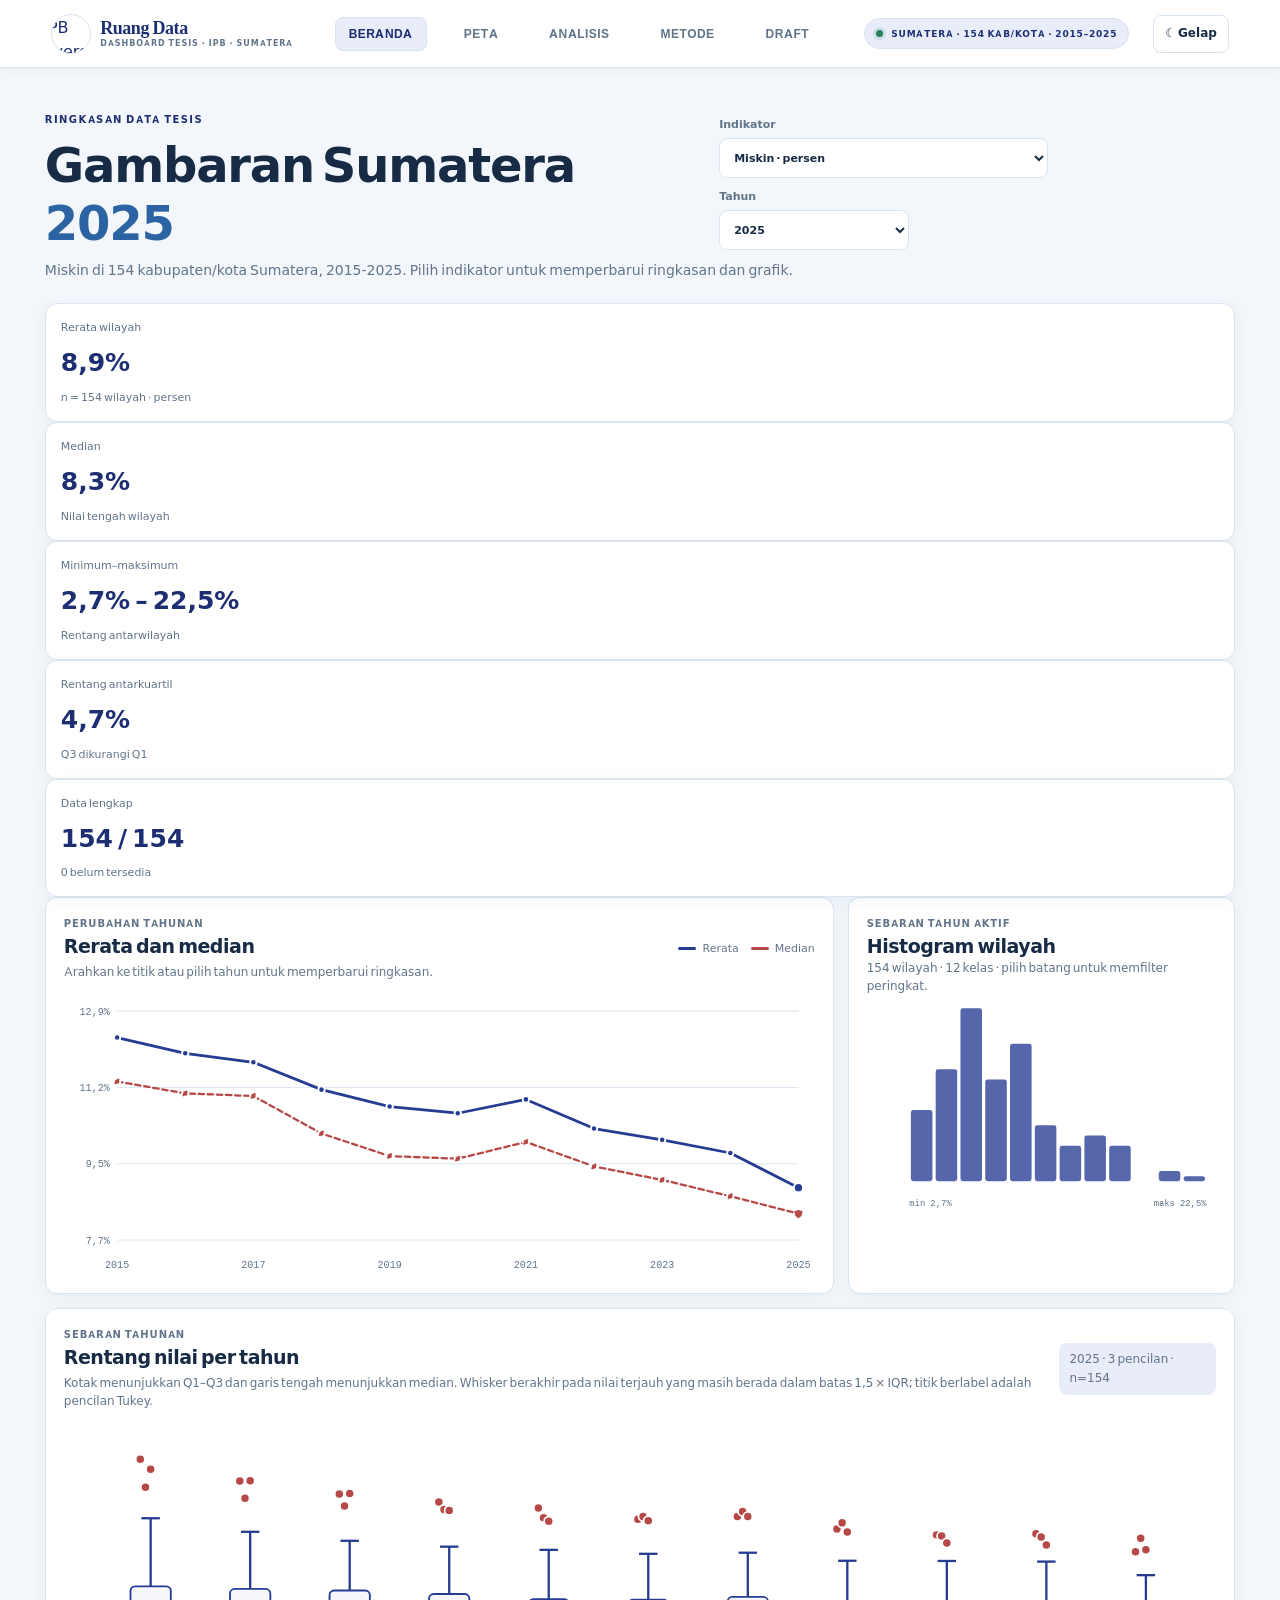
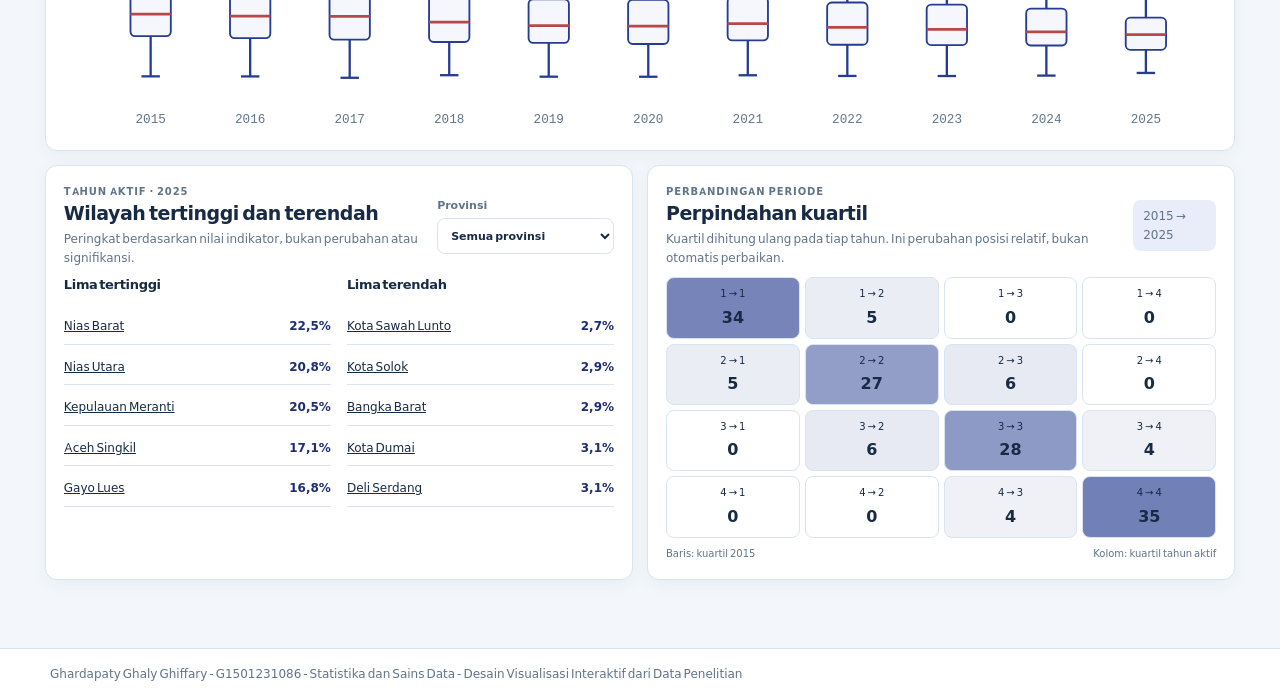
==== commit 82e6f4fa: "Polish analysis findings and beta notation" ====
--- a/index.html
+++ b/index.html
@@ -115,7 +115,6 @@
     </div>
   </div>
   <p class="dash-sub" id="home-deskripsi">Pola wilayah, perubahan waktu, dan asosiasi spasial dari 154 kabupaten/kota.</p>
-  <div class="interpretasi ringkasan-interpretasi"><span class="mark">i</span><p><strong>Cara membaca:</strong> Ringkasan menunjukkan gambaran umum, Peta memperlihatkan pola lokasi, dan Analisis memisahkan perubahan spasial, temporal, serta gabungannya. Moran’s I menunjukkan asosiasi, bukan sebab-akibat.</p></div>
   <div class="dash-grid">
     <section class="kartu span-8" aria-labelledby="judul-grafik">
       <h2 id="judul-grafik">Tren indikator terpilih</h2>
--- a/aset/ruang-tambahan.css
+++ b/aset/ruang-tambahan.css
@@ -1,8 +1,8 @@
 /* Visual analitik tambahan, tetap memakai sistem warna biru-putih proyek. */
-.insight-banner{display:flex;align-items:center;gap:14px;margin:0 0 14px;padding:14px 16px}.insight-banner>div{flex:1;min-width:0}.insight-banner p{margin:3px 0 0}.home-kpis{display:grid;grid-template-columns:repeat(5,minmax(0,1fr));gap:10px;margin:0 0 14px}.home-kpis article{display:grid;gap:7px;min-width:0;padding:15px;border:1px solid var(--line);border-radius:12px;background:var(--surface);box-shadow:var(--shadow);animation:card-rise .34s both}.home-kpis article:nth-child(2){animation-delay:.03s}.home-kpis article:nth-child(3){animation-delay:.06s}.home-kpis article:nth-child(4){animation-delay:.09s}.home-kpis article:nth-child(5){animation-delay:.12s}.home-kpis span,.home-kpis small{color:var(--muted);font-size:11px}.home-kpis strong{color:var(--brand-dark);font-size:clamp(17px,2vw,25px);font-variant-numeric:tabular-nums;overflow-wrap:anywhere}.home-viz-grid{display:grid;grid-template-columns:repeat(12,minmax(0,1fr));gap:14px;margin-bottom:16px}.home-span-4{grid-column:span 4}.home-span-6{grid-column:span 6}.home-span-8{grid-column:span 8}.home-span-12{grid-column:span 12}.home-chart-card{min-width:0;padding:18px}.home-chart-card h2{margin:0;font-size:19px}.home-chart-card .eyebrow{margin:0 0 4px}.card-heading{display:flex;align-items:center;justify-content:space-between;gap:12px;margin-bottom:10px}.card-heading>div{min-width:0}.card-heading .catatan-kartu{margin:4px 0 0}.chart-legend{display:flex;flex-wrap:wrap;gap:12px;color:var(--muted);font-size:11px;white-space:nowrap}.chart-legend span{display:inline-flex;align-items:center;gap:6px}.chart-legend i{display:inline-block;width:18px;height:3px;border-radius:4px;background:var(--brand)}.chart-legend .legend-median{background:var(--alert)}.data-chart{display:block;width:100%;height:auto;overflow:visible}.chart-grid{stroke:var(--line);stroke-width:1}.chart-tick{fill:var(--muted);font:11px var(--font-mono)}.chart-zero{stroke:var(--muted);stroke-dasharray:4 4;stroke-width:1.2}.home-line-mean{fill:none;stroke:var(--brand);stroke-width:3;stroke-linecap:round;stroke-linejoin:round}.home-line-median{fill:none;stroke:var(--alert);stroke-width:2.5;stroke-dasharray:6 4;stroke-linecap:round;stroke-linejoin:round}.home-point{fill:var(--brand);stroke:var(--surface);stroke-width:2;cursor:pointer}.home-point.home-line-median{fill:var(--alert)}.home-point:focus{stroke:var(--fokus);stroke-width:4}.hist-bar{fill:var(--brand);opacity:.78;cursor:pointer;transition:opacity .18s ease,transform .18s ease;transform-box:fill-box;transform-origin:center bottom}.hist-bar:hover,.hist-bar:focus{opacity:1;transform:scaleY(1.04)}.box-whisker{stroke:var(--brand);stroke-width:2}.box-range{fill:var(--blue-pale);stroke:var(--brand);stroke-width:1.6}.box-median{stroke:var(--alert);stroke-width:2.4}.home-filter{display:grid;gap:4px;min-width:140px;color:var(--muted);font-size:11px;font-weight:700}.home-filter select,.home-filter input,.neighbor-select-label select{min-width:0;min-height:36px;padding:7px 9px;border:1px solid var(--line);border-radius:8px;background:var(--surface);color:var(--ink)}.home-ranks{display:grid;grid-template-columns:1fr 1fr;gap:16px}.home-ranks h3{font-size:13px}.home-ranks ol{display:grid;gap:5px;margin:0;padding:0;list-style:none}.home-ranks li{display:flex;justify-content:space-between;gap:8px;padding:8px 0;border-bottom:1px solid var(--line);font-size:12px}.home-ranks li a{overflow:hidden;color:var(--ink);text-overflow:ellipsis;white-space:nowrap}.home-ranks li strong{color:var(--brand-dark);font-variant-numeric:tabular-nums;white-space:nowrap}.transition-grid{display:grid;grid-template-columns:repeat(4,minmax(0,1fr));gap:5px}.transition-cell{display:grid;gap:3px;min-height:56px;place-content:center;border:1px solid var(--line);border-radius:8px;background:color-mix(in srgb,var(--brand) calc(var(--cell-strength,0)*65%),var(--surface));color:var(--ink);cursor:help}.transition-cell span{font-size:10px}.transition-cell strong{font-size:16px}.transition-legend{display:flex;justify-content:space-between;gap:8px;margin-top:8px;color:var(--muted);font-size:10px}.beranda-lengkap .dash-grid,.beranda-lengkap .ringkasan-sebaran,.beranda-lengkap .home-explorer{display:none!important}.beranda-lengkap .ringkasan-interpretasi{display:none}.method-workspace{display:grid;gap:14px;margin-top:18px}.workflow-steps,.formula-switch{display:flex;flex-wrap:wrap;gap:7px;margin:12px 0}.workflow-steps button,.formula-switch button{min-height:38px;padding:7px 12px;border:1px solid var(--line);border-radius:8px;background:var(--surface);color:var(--muted);font-weight:700;cursor:pointer}.workflow-steps button[aria-pressed=true],.formula-switch button[aria-pressed=true]{border-color:var(--brand);background:var(--brand);color:#fff}.workflow-detail{display:grid;gap:4px;min-height:76px;padding:14px;border-left:4px solid var(--brand);border-radius:0 10px 10px 0;background:var(--blue-pale);color:var(--ink)}.workflow-detail p{margin:0}.formula-large{min-height:68px;display:flex;align-items:center;line-height:1.6;overflow-wrap:anywhere}.method-copy{color:var(--muted);line-height:1.55}.symbol-list{display:grid;grid-template-columns:auto 1fr;gap:6px 12px;margin:12px 0 0}.symbol-list dt{font-family:var(--font-mono);font-weight:800;color:var(--brand-dark)}.symbol-list dd{margin:0;color:var(--muted)}.neighbor-select-label{display:grid;gap:4px;margin:10px 0;color:var(--muted);font-size:11px;font-weight:700}.neighbor-summary{padding:10px;border-left:3px solid var(--brand);background:var(--blue-pale);color:var(--ink);font-size:12px}.neighbor-graph{width:100%;height:auto;margin:8px 0;border-radius:10px;background:var(--blue-pale)}.neighbor-edge{stroke:var(--brand);stroke-opacity:.35;stroke-width:1.4}.neighbor-center{fill:var(--brand)}.neighbor-center-label{fill:#fff;font:700 10px var(--font-teks)}.neighbor-node circle{fill:var(--surface);stroke:var(--brand);stroke-width:2}.neighbor-node{cursor:pointer;outline:none}.neighbor-node:focus circle,.neighbor-node:hover circle{fill:var(--brand);stroke:var(--fokus);stroke-width:3}.neighbor-node:focus text,.neighbor-node:hover text{fill:var(--brand-dark);font-weight:800}.neighbor-label{fill:var(--ink);font:10px var(--font-teks)}.neighbor-list{display:flex;flex-wrap:wrap;gap:6px;max-height:150px;overflow:auto}.neighbor-list a{padding:5px 8px;border:1px solid var(--line);border-radius:999px;color:var(--brand-dark);font-size:10px;text-decoration:none}.neighbor-list a:hover{background:var(--brand-soft)}.neighbor-list small{flex-basis:100%;color:var(--muted)}.dictionary-controls{display:flex;align-items:end;gap:8px}.dictionary-table{min-width:1060px}.dictionary-table th{position:sticky;top:0;background:var(--blue-pale);color:var(--brand-dark);text-align:left}.dictionary-table td{vertical-align:top}.workflow-steps button:hover,.formula-switch button:hover{transform:translateY(-1px);box-shadow:0 3px 8px #183b5d18}.analysis-expansion{margin-top:14px}.sensitivity-dot{fill:var(--muted);stroke:var(--surface);stroke-width:2}.sensitivity-dot.significant{fill:var(--brand)}.point-significant{fill:var(--brand);stroke:var(--brand);r:5}.series{stroke:var(--brand)}.lisa-filter-chip{display:inline-flex;align-items:center;gap:4px;text-decoration:none;transition:transform .18s ease,background .18s ease}.lisa-filter-chip:hover{transform:translateY(-2px);background:var(--brand-soft)}.scatter-map-link{margin-left:4px;padding:5px 8px;font-size:11px;white-space:nowrap}.change-point{fill:var(--brand);fill-opacity:.58;stroke:var(--surface);stroke-width:1;cursor:pointer}.change-point:hover,.change-point:focus{fill:var(--alert);fill-opacity:1;stroke:var(--surface);stroke-width:2}.chart-median{stroke:var(--alert);stroke-width:1.5;stroke-dasharray:5 4}.chart-axis-title{fill:var(--muted);font:11px var(--font-teks)}.lisa-transition-grid{max-width:100%;overflow-x:auto}.matrix-table{min-width:650px;border-collapse:separate;border-spacing:4px}.matrix-table th{padding:8px;color:var(--muted);font-size:10px;text-align:left}.matrix-table td{min-width:56px;padding:10px;text-align:center;border:1px solid var(--line);border-radius:8px;background:color-mix(in srgb,var(--brand) calc(var(--matrix-strength,0)*55%),var(--surface));font-weight:800;font-variant-numeric:tabular-nums}.matrix-table tbody th{max-width:140px}.draft-main{display:grid;gap:14px}.draft-hero{margin-bottom:0}.draft-title-row{display:flex;align-items:center;justify-content:space-between;gap:16px}.draft-title-row h1{margin:0}.draft-title-row p{margin:6px 0 0;color:var(--muted)}.dummy-badge{padding:8px 12px;border:1px solid #b8862f66;border-radius:999px;background:#fff4dc;color:#74510f;font-size:11px;font-weight:900;letter-spacing:.08em;white-space:nowrap}.draft-file-card,.draft-viewer-card{padding:14px;border:1px solid var(--line);border-radius:14px;background:var(--surface);box-shadow:var(--shadow)}.draft-file-card{display:flex;align-items:center;gap:12px}.draft-file-icon{display:grid;width:44px;height:52px;place-items:center;border:1px solid var(--line);border-radius:8px;background:var(--blue-pale);color:var(--brand-dark);font-size:12px;font-weight:900}.draft-file-meta{display:grid;flex:1;gap:3px;min-width:0}.draft-file-meta span,.draft-file-meta small{color:var(--muted);font-size:11px}.draft-actions,.draft-viewer-toolbar,.draft-page-controls{display:flex;align-items:center;gap:7px;flex-wrap:wrap}.draft-viewer-toolbar{justify-content:space-between;margin-bottom:10px}.draft-page-controls label{display:flex;align-items:center;gap:6px;color:var(--muted);font-size:11px}.draft-page-controls select{min-height:34px;padding:5px 8px;border:1px solid var(--line);border-radius:7px;background:var(--surface);color:var(--ink)}#draft-pdf-viewer{display:block;width:100%;height:min(76vh,860px);border:1px solid var(--line);border-radius:8px;background:#dfe7ef}.draft-viewer-note{margin:9px 0 0;color:var(--muted);font-size:11px}.draft-info-grid{display:grid;grid-template-columns:repeat(3,minmax(0,1fr));gap:12px}.draft-info-grid .insight-card{padding:16px}.draft-info-grid h2{font-size:17px}.draft-info-grid p{font-size:12px;line-height:1.55}.draft-viewer-card:fullscreen{display:flex;flex-direction:column;padding:10px;background:var(--surface)}.draft-viewer-card:fullscreen #draft-pdf-viewer{flex:1;height:auto}.beranda-lengkap .home-selection-controls label:first-child{min-width:200px}
+home-kpis{display:grid;grid-template-columns:repeat(5,minmax(0,1fr));gap:10px;margin:0 0 14px}.home-kpis article{display:grid;gap:7px;min-width:0;padding:15px;border:1px solid var(--line);border-radius:12px;background:var(--surface);box-shadow:var(--shadow);animation:card-rise .34s both}.home-kpis article:nth-child(2){animation-delay:.03s}.home-kpis article:nth-child(3){animation-delay:.06s}.home-kpis article:nth-child(4){animation-delay:.09s}.home-kpis article:nth-child(5){animation-delay:.12s}.home-kpis span,.home-kpis small{color:var(--muted);font-size:11px}.home-kpis strong{color:var(--brand-dark);font-size:clamp(17px,2vw,25px);font-variant-numeric:tabular-nums;overflow-wrap:anywhere}.home-viz-grid{display:grid;grid-template-columns:repeat(12,minmax(0,1fr));gap:14px;margin-bottom:16px}.home-span-4{grid-column:span 4}.home-span-6{grid-column:span 6}.home-span-8{grid-column:span 8}.home-span-12{grid-column:span 12}.home-chart-card{min-width:0;padding:18px}.home-chart-card h2{margin:0;font-size:19px}.home-chart-card .eyebrow{margin:0 0 4px}.card-heading{display:flex;align-items:center;justify-content:space-between;gap:12px;margin-bottom:10px}.card-heading>div{min-width:0}.card-heading .catatan-kartu{margin:4px 0 0}.chart-legend{display:flex;flex-wrap:wrap;gap:12px;color:var(--muted);font-size:11px;white-space:nowrap}.chart-legend span{display:inline-flex;align-items:center;gap:6px}.chart-legend i{display:inline-block;width:18px;height:3px;border-radius:4px;background:var(--brand)}.chart-legend .legend-median{background:var(--alert)}.data-chart{display:block;width:100%;height:auto;overflow:visible}.chart-grid{stroke:var(--line);stroke-width:1}.chart-tick{fill:var(--muted);font:11px var(--font-mono)}.chart-zero{stroke:var(--muted);stroke-dasharray:4 4;stroke-width:1.2}.home-line-mean{fill:none;stroke:var(--brand);stroke-width:3;stroke-linecap:round;stroke-linejoin:round}.home-line-median{fill:none;stroke:var(--alert);stroke-width:2.5;stroke-dasharray:6 4;stroke-linecap:round;stroke-linejoin:round}.home-point{fill:var(--brand);stroke:var(--surface);stroke-width:2;cursor:pointer}.home-point.home-line-median{fill:var(--alert)}.home-point:focus{stroke:var(--fokus);stroke-width:4}.hist-bar{fill:var(--brand);opacity:.78;cursor:pointer;transition:opacity .18s ease,transform .18s ease;transform-box:fill-box;transform-origin:center bottom}.hist-bar:hover,.hist-bar:focus{opacity:1;transform:scaleY(1.04)}.box-whisker{stroke:var(--brand);stroke-width:2}.box-range{fill:var(--blue-pale);stroke:var(--brand);stroke-width:1.6}.box-median{stroke:var(--alert);stroke-width:2.4}.home-filter{display:grid;gap:4px;min-width:140px;color:var(--muted);font-size:11px;font-weight:700}.home-filter select,.home-filter input,.neighbor-select-label select{min-width:0;min-height:36px;padding:7px 9px;border:1px solid var(--line);border-radius:8px;background:var(--surface);color:var(--ink)}.home-ranks{display:grid;grid-template-columns:1fr 1fr;gap:16px}.home-ranks h3{font-size:13px}.home-ranks ol{display:grid;gap:5px;margin:0;padding:0;list-style:none}.home-ranks li{display:flex;justify-content:space-between;gap:8px;padding:8px 0;border-bottom:1px solid var(--line);font-size:12px}.home-ranks li a{overflow:hidden;color:var(--ink);text-overflow:ellipsis;white-space:nowrap}.home-ranks li strong{color:var(--brand-dark);font-variant-numeric:tabular-nums;white-space:nowrap}.transition-grid{display:grid;grid-template-columns:repeat(4,minmax(0,1fr));gap:5px}.transition-cell{display:grid;gap:3px;min-height:56px;place-content:center;border:1px solid var(--line);border-radius:8px;background:color-mix(in srgb,var(--brand) calc(var(--cell-strength,0)*65%),var(--surface));color:var(--ink);cursor:help}.transition-cell span{font-size:10px}.transition-cell strong{font-size:16px}.transition-legend{display:flex;justify-content:space-between;gap:8px;margin-top:8px;color:var(--muted);font-size:10px}.beranda-lengkap .dash-grid,.beranda-lengkap .ringkasan-sebaran,.beranda-lengkap .home-explorer{display:none!important}.beranda-lengkap .ringkasan-interpretasi{display:none}.method-workspace{display:grid;gap:14px;margin-top:18px}.workflow-steps,.formula-switch{display:flex;flex-wrap:wrap;gap:7px;margin:12px 0}.workflow-steps button,.formula-switch button{min-height:38px;padding:7px 12px;border:1px solid var(--line);border-radius:8px;background:var(--surface);color:var(--muted);font-weight:700;cursor:pointer}.workflow-steps button[aria-pressed=true],.formula-switch button[aria-pressed=true]{border-color:var(--brand);background:var(--brand);color:#fff}.workflow-detail{display:grid;gap:4px;min-height:76px;padding:14px;border-left:4px solid var(--brand);border-radius:0 10px 10px 0;background:var(--blue-pale);color:var(--ink)}.workflow-detail p{margin:0}.formula-large{min-height:68px;display:flex;align-items:center;line-height:1.6;overflow-wrap:anywhere}.method-copy{color:var(--muted);line-height:1.55}.symbol-list{display:grid;grid-template-columns:auto 1fr;gap:6px 12px;margin:12px 0 0}.symbol-list dt{font-family:var(--font-mono);font-weight:800;color:var(--brand-dark)}.symbol-list dd{margin:0;color:var(--muted)}.neighbor-select-label{display:grid;gap:4px;margin:10px 0;color:var(--muted);font-size:11px;font-weight:700}.neighbor-summary{padding:10px;border-left:3px solid var(--brand);background:var(--blue-pale);color:var(--ink);font-size:12px}.neighbor-graph{width:100%;height:auto;margin:8px 0;border-radius:10px;background:var(--blue-pale)}.neighbor-edge{stroke:var(--brand);stroke-opacity:.35;stroke-width:1.4}.neighbor-center{fill:var(--brand)}.neighbor-center-label{fill:#fff;font:700 10px var(--font-teks)}.neighbor-node circle{fill:var(--surface);stroke:var(--brand);stroke-width:2}.neighbor-node{cursor:pointer;outline:none}.neighbor-node:focus circle,.neighbor-node:hover circle{fill:var(--brand);stroke:var(--fokus);stroke-width:3}.neighbor-node:focus text,.neighbor-node:hover text{fill:var(--brand-dark);font-weight:800}.neighbor-label{fill:var(--ink);font:10px var(--font-teks)}.neighbor-list{display:flex;flex-wrap:wrap;gap:6px;max-height:150px;overflow:auto}.neighbor-list a{padding:5px 8px;border:1px solid var(--line);border-radius:999px;color:var(--brand-dark);font-size:10px;text-decoration:none}.neighbor-list a:hover{background:var(--brand-soft)}.neighbor-list small{flex-basis:100%;color:var(--muted)}.dictionary-controls{display:flex;align-items:end;gap:8px}.dictionary-table{min-width:1060px}.dictionary-table th{position:sticky;top:0;background:var(--blue-pale);color:var(--brand-dark);text-align:left}.dictionary-table td{vertical-align:top}.workflow-steps button:hover,.formula-switch button:hover{transform:translateY(-1px);box-shadow:0 3px 8px #183b5d18}.analysis-expansion{margin-top:14px}.sensitivity-dot{fill:var(--muted);stroke:var(--surface);stroke-width:2}.sensitivity-dot.significant{fill:var(--brand)}.point-significant{fill:var(--brand);stroke:var(--brand);r:5}.series{stroke:var(--brand)}.lisa-filter-chip{display:inline-flex;align-items:center;gap:4px;text-decoration:none;transition:transform .18s ease,background .18s ease}.lisa-filter-chip:hover{transform:translateY(-2px);background:var(--brand-soft)}.scatter-map-link{margin-left:4px;padding:5px 8px;font-size:11px;white-space:nowrap}.change-point{fill:var(--brand);fill-opacity:.58;stroke:var(--surface);stroke-width:1;cursor:pointer}.change-point:hover,.change-point:focus{fill:var(--alert);fill-opacity:1;stroke:var(--surface);stroke-width:2}.chart-median{stroke:var(--alert);stroke-width:1.5;stroke-dasharray:5 4}.chart-axis-title{fill:var(--muted);font:11px var(--font-teks)}.lisa-transition-grid{max-width:100%;overflow-x:auto}.matrix-table{min-width:650px;border-collapse:separate;border-spacing:4px}.matrix-table th{padding:8px;color:var(--muted);font-size:10px;text-align:left}.matrix-table td{min-width:56px;padding:10px;text-align:center;border:1px solid var(--line);border-radius:8px;background:color-mix(in srgb,var(--brand) calc(var(--matrix-strength,0)*55%),var(--surface));font-weight:800;font-variant-numeric:tabular-nums}.matrix-table tbody th{max-width:140px}.draft-main{display:grid;gap:14px}.draft-hero{margin-bottom:0}.draft-title-row{display:flex;align-items:center;justify-content:space-between;gap:16px}.draft-title-row h1{margin:0}.draft-title-row p{margin:6px 0 0;color:var(--muted)}.dummy-badge{padding:8px 12px;border:1px solid #b8862f66;border-radius:999px;background:#fff4dc;color:#74510f;font-size:11px;font-weight:900;letter-spacing:.08em;white-space:nowrap}.draft-file-card,.draft-viewer-card{padding:14px;border:1px solid var(--line);border-radius:14px;background:var(--surface);box-shadow:var(--shadow)}.draft-file-card{display:flex;align-items:center;gap:12px}.draft-file-icon{display:grid;width:44px;height:52px;place-items:center;border:1px solid var(--line);border-radius:8px;background:var(--blue-pale);color:var(--brand-dark);font-size:12px;font-weight:900}.draft-file-meta{display:grid;flex:1;gap:3px;min-width:0}.draft-file-meta span,.draft-file-meta small{color:var(--muted);font-size:11px}.draft-actions,.draft-viewer-toolbar,.draft-page-controls{display:flex;align-items:center;gap:7px;flex-wrap:wrap}.draft-viewer-toolbar{justify-content:space-between;margin-bottom:10px}.draft-page-controls label{display:flex;align-items:center;gap:6px;color:var(--muted);font-size:11px}.draft-page-controls select{min-height:34px;padding:5px 8px;border:1px solid var(--line);border-radius:7px;background:var(--surface);color:var(--ink)}#draft-pdf-viewer{display:block;width:100%;height:min(76vh,860px);border:1px solid var(--line);border-radius:8px;background:#dfe7ef}.draft-viewer-note{margin:9px 0 0;color:var(--muted);font-size:11px}.draft-info-grid{display:grid;grid-template-columns:repeat(3,minmax(0,1fr));gap:12px}.draft-info-grid .insight-card{padding:16px}.draft-info-grid h2{font-size:17px}.draft-info-grid p{font-size:12px;line-height:1.55}.draft-viewer-card:fullscreen{display:flex;flex-direction:column;padding:10px;background:var(--surface)}.draft-viewer-card:fullscreen #draft-pdf-viewer{flex:1;height:auto}.beranda-lengkap .home-selection-controls label:first-child{min-width:200px}
 @keyframes card-rise{from{opacity:0;transform:translateY(5px)}to{opacity:1;transform:translateY(0)}}
 @media(max-width:900px){.home-kpis{grid-template-columns:repeat(3,minmax(0,1fr))}.home-span-4{grid-column:span 6}.home-span-8{grid-column:span 6}.home-span-6{grid-column:span 6}.home-span-12{grid-column:span 12}.draft-info-grid{grid-template-columns:1fr 1fr}.topbar nav{gap:4px!important}}
-@media(max-width:600px){.topbar nav{grid-template-columns:repeat(5,minmax(0,1fr))!important}.topbar nav a{font-size:9px!important}.home-kpis{grid-template-columns:repeat(2,minmax(0,1fr));gap:8px}.home-kpis article{padding:11px}.home-kpis article:last-child{grid-column:1/-1}.home-kpis strong{font-size:18px}.home-viz-grid{gap:10px}.home-span-4,.home-span-6,.home-span-8,.home-span-12{grid-column:span 12}.home-chart-card{padding:13px}.card-heading{align-items:start;flex-direction:column}.card-heading .home-filter{width:100%}.chart-legend{font-size:10px}.home-ranks{gap:9px}.home-ranks li{font-size:11px}.insight-banner{align-items:start;flex-wrap:wrap}.insight-banner .pil{margin-left:42px}.transition-cell{min-height:48px}.transition-legend{font-size:9px}.workflow-steps{display:grid;grid-template-columns:repeat(2,minmax(0,1fr))}.workflow-steps button:last-child{grid-column:1/-1}.formula-switch button{flex:1}.formula-large{font-size:12px}.dictionary-controls{display:grid;width:100%;grid-template-columns:1fr 100px}.dictionary-controls .home-filter:first-child{min-width:0}.neighbor-graph{min-height:150px}.draft-title-row{align-items:start}.draft-file-card{align-items:start;flex-wrap:wrap}.draft-file-meta{flex-basis:calc(100% - 64px)}.draft-actions{width:100%}.draft-actions .pil{flex:1;text-align:center;font-size:11px}.draft-viewer-toolbar{align-items:start;flex-direction:column}.draft-page-controls{width:100%;justify-content:space-between}.draft-page-controls:last-child{justify-content:flex-start}#draft-pdf-viewer{height:58dvh;min-height:390px}.draft-info-grid{grid-template-columns:1fr}.scatter-map-link{display:inline-flex;margin:8px 0 0}.point-significant{r:5}.matrix-table{min-width:600px}}
+@media(max-width:600px){.topbar nav{grid-template-columns:repeat(5,minmax(0,1fr))!important}.topbar nav a{font-size:9px!important}.home-kpis{grid-template-columns:repeat(2,minmax(0,1fr));gap:8px}.home-kpis article{padding:11px}.home-kpis article:last-child{grid-column:1/-1}.home-kpis strong{font-size:18px}.home-viz-grid{gap:10px}.home-span-4,.home-span-6,.home-span-8,.home-span-12{grid-column:span 12}.home-chart-card{padding:13px}.card-heading{align-items:start;flex-direction:column}.card-heading .home-filter{width:100%}.chart-legend{font-size:10px}.home-ranks{gap:9px}.home-ranks li{font-size:11px}transition-cell{min-height:48px}.transition-legend{font-size:9px}.workflow-steps{display:grid;grid-template-columns:repeat(2,minmax(0,1fr))}.workflow-steps button:last-child{grid-column:1/-1}.formula-switch button{flex:1}.formula-large{font-size:12px}.dictionary-controls{display:grid;width:100%;grid-template-columns:1fr 100px}.dictionary-controls .home-filter:first-child{min-width:0}.neighbor-graph{min-height:150px}.draft-title-row{align-items:start}.draft-file-card{align-items:start;flex-wrap:wrap}.draft-file-meta{flex-basis:calc(100% - 64px)}.draft-actions{width:100%}.draft-actions .pil{flex:1;text-align:center;font-size:11px}.draft-viewer-toolbar{align-items:start;flex-direction:column}.draft-page-controls{width:100%;justify-content:space-between}.draft-page-controls:last-child{justify-content:flex-start}#draft-pdf-viewer{height:58dvh;min-height:390px}.draft-info-grid{grid-template-columns:1fr}.scatter-map-link{display:inline-flex;margin:8px 0 0}.point-significant{r:5}.matrix-table{min-width:600px}}
 @media(max-width:360px){.home-ranks{grid-template-columns:1fr}.dictionary-controls{grid-template-columns:1fr}.draft-actions{flex-direction:column}.draft-actions .pil{width:100%}}
 @media(prefers-reduced-motion:reduce){.home-kpis article{animation:none}.hist-bar,.workflow-steps button,.formula-switch button,.lisa-filter-chip{transition:none}}
 
@@ -47,10 +47,10 @@
 .beta-method-head{display:flex;align-items:center;justify-content:space-between;gap:18px}.beta-method-head>div:first-child{max-width:920px}.beta-method-head h2{margin:0;font-size:clamp(21px,2vw,28px)}.beta-method-head p:not(.eyebrow){max-width:850px;margin:8px 0 0;color:var(--muted);line-height:1.55}.beta-n-badge{display:grid;gap:3px;min-width:190px;padding:14px 16px;border:1px solid var(--line);border-radius:12px;background:var(--blue-pale)}.beta-n-badge strong{color:var(--brand-dark);font-size:26px;font-variant-numeric:tabular-nums}.beta-n-badge span{color:var(--muted);font-size:11px}
 .beta-model-tabs,.beta-criteria-tabs{display:flex;flex-wrap:wrap;gap:7px}.beta-model-tabs button,.beta-criteria-tabs button{display:grid;gap:3px;min-width:120px;padding:10px 14px;border:1px solid var(--line);border-radius:9px;background:var(--surface);color:var(--ink);font-weight:800;text-align:left;cursor:pointer;transition:transform .18s ease,background .18s ease,border-color .18s ease}.beta-model-tabs button small{color:var(--muted);font-size:10px;font-weight:600}.beta-model-tabs button[aria-pressed=true],.beta-criteria-tabs button[aria-pressed=true]{border-color:var(--brand);background:var(--brand);color:#fff}.beta-model-tabs button[aria-pressed=true] small{color:#e7f2fb}.beta-model-tabs button:hover,.beta-criteria-tabs button:hover{transform:translateY(-2px);box-shadow:0 5px 14px #183b5d1c}.beta-model-grid{display:grid;grid-template-columns:minmax(0,1.45fr) minmax(280px,.8fr);gap:14px}.beta-model-equation,.beta-fit-card{min-width:0;padding:18px;border:1px solid var(--line);border-radius:12px;background:var(--kertas)}.beta-equation{min-height:116px;display:block;white-space:pre-wrap;overflow-wrap:anywhere;font-size:clamp(13px,1.2vw,17px);line-height:1.85}.beta-component-wrap{max-width:100%;overflow-x:auto}.beta-component-table{width:100%;min-width:520px;border-collapse:separate;border-spacing:0;font-size:12px}.beta-component-table caption{text-align:left;padding:10px 0;color:var(--ink);font-weight:800}.beta-component-table th,.beta-component-table td{padding:9px 10px;border-bottom:1px solid var(--line);text-align:left;vertical-align:top}.beta-component-table th{background:var(--blue-pale);color:var(--brand-dark);font-size:10px}.beta-component-table tbody tr:nth-child(even){background:var(--surface)}.beta-fit-metrics{display:grid;grid-template-columns:repeat(2,minmax(0,1fr));gap:8px;margin:10px 0}.beta-metric{display:grid;gap:5px;min-width:0;padding:12px;border:1px solid var(--line);border-radius:9px;background:var(--surface)}.beta-metric span{color:var(--muted);font-size:11px;font-weight:700}.beta-metric strong{color:var(--brand-dark);font-size:clamp(15px,1.7vw,20px);font-variant-numeric:tabular-nums;overflow-wrap:anywhere}.beta-fit-status,.fit-status{display:inline-flex;width:fit-content;max-width:100%;padding:8px 10px;border:1px solid var(--line);border-radius:8px;font-size:11px;font-weight:700;line-height:1.45}.fit-ok{border-color:#3d6b5255;background:#eaf4ee;color:#28533d}.fit-bound{border-color:#b8862f66;background:#fff5dd;color:#725313}.fit-warn{border-color:#a3312a55;background:#fff0ed;color:#812d25}.beta-fit-card>.catatan-kartu{margin:10px 0 0}
 .beta-model-visual{display:grid;grid-template-columns:minmax(0,1fr) auto minmax(0,1fr) minmax(170px,.8fr);align-items:stretch;gap:10px}.beta-model-visual>div{display:grid;grid-template-columns:auto 1fr;align-content:center;column-gap:10px;min-width:0;padding:14px;border:1px solid var(--line);border-radius:11px;background:var(--blue-pale)}.beta-model-visual strong,.beta-model-visual small{grid-column:2}.beta-model-visual small{margin-top:3px;color:var(--muted);font-size:11px;line-height:1.4}.beta-visual-icon{grid-row:1/3;display:grid;place-items:center;width:34px;height:34px;border-radius:9px;background:var(--brand);color:#fff;font-size:19px}.beta-visual-link{align-self:center;color:var(--brand);font-size:20px;font-weight:900}.beta-model-visual .beta-visual-response{background:var(--surface);border-style:dashed}.beta-visual-response span{grid-column:2;color:var(--muted);font-size:10px;font-weight:800;text-transform:uppercase;letter-spacing:.06em}.beta-visual-response strong{color:var(--brand-dark)}
-.beta-criteria-section{padding:16px;border:1px solid var(--line);border-radius:12px;background:var(--kertas)}.beta-criteria-section .card-heading{align-items:center}.beta-criteria-section h3{margin:0;font-size:17px}.beta-criteria-tabs button{display:block;min-width:0;padding:8px 11px;font-size:11px}.beta-criteria-detail{display:grid;gap:8px;padding:13px;border-left:4px solid var(--brand);border-radius:0 9px 9px 0;background:var(--blue-pale)}.beta-criteria-detail code{color:var(--brand-dark);font:700 13px/1.7 var(--font-mono);overflow-wrap:anywhere}.beta-criteria-detail p{margin:0;color:var(--muted);font-size:12px;line-height:1.55}.beta-comparison{border:1px solid var(--line);border-radius:11px;background:var(--surface);overflow:hidden}.beta-comparison summary{padding:14px 16px;color:var(--brand-dark);font-weight:800;cursor:pointer}.beta-comparison[open] summary{border-bottom:1px solid var(--line);background:var(--blue-pale)}.beta-comparison .data-table-wrap{border:0;border-radius:0;max-height:none}.beta-comparison table{min-width:1000px}.beta-data-caveat{margin:12px;padding:13px 15px;border-left:4px solid var(--oker);border-radius:0 9px 9px 0;background:#fff8e9;color:#59491f;font-size:12px;line-height:1.6}.beta-reading-grid{display:grid;grid-template-columns:repeat(3,minmax(0,1fr));gap:10px}.beta-reading-grid article{padding:13px;border:1px solid var(--line);border-radius:10px;background:var(--surface)}.beta-reading-grid strong{color:var(--brand-dark);font-size:12px}.beta-reading-grid p{margin:5px 0 0;color:var(--muted);font-size:11px;line-height:1.55}
-html[data-tema="gelap"] .fit-ok{background:#1b3227;color:#b9e0c5}html[data-tema="gelap"] .fit-bound{background:#3a3018;color:#efdb9d}html[data-tema="gelap"] .fit-warn{background:#3b2422;color:#f1b8b1}html[data-tema="gelap"] .beta-data-caveat{border-color:#b8862f;background:#302a1b;color:#eedca9}
+.beta-criteria-section{padding:16px;border:1px solid var(--line);border-radius:12px;background:var(--kertas)}.beta-criteria-section .card-heading{align-items:center}.beta-criteria-section h3{margin:0;font-size:17px}.beta-criteria-tabs button{display:block;min-width:0;padding:8px 11px;font-size:11px}.beta-criteria-detail{display:grid;gap:8px;padding:13px;border-left:4px solid var(--brand);border-radius:0 9px 9px 0;background:var(--blue-pale)}.beta-criteria-detail code{color:var(--brand-dark);font:700 13px/1.7 var(--font-mono);overflow-wrap:anywhere}.beta-criteria-detail p{margin:0;color:var(--muted);font-size:12px;line-height:1.55}.beta-comparison{border:1px solid var(--line);border-radius:11px;background:var(--surface);overflow:hidden}.beta-comparison summary{padding:14px 16px;color:var(--brand-dark);font-weight:800;cursor:pointer}.beta-comparison[open] summary{border-bottom:1px solid var(--line);background:var(--blue-pale)}.beta-comparison .data-table-wrap{border:0;border-radius:0;max-height:none}.beta-comparison table{min-width:1000px}beta-reading-grid{display:grid;grid-template-columns:repeat(3,minmax(0,1fr));gap:10px}.beta-reading-grid article{padding:13px;border:1px solid var(--line);border-radius:10px;background:var(--surface)}.beta-reading-grid strong{color:var(--brand-dark);font-size:12px}.beta-reading-grid p{margin:5px 0 0;color:var(--muted);font-size:11px;line-height:1.55}
+html[data-tema="gelap"] .fit-ok{background:#1b3227;color:#b9e0c5}html[data-tema="gelap"] .fit-bound{background:#3a3018;color:#efdb9d}html[data-tema="gelap"] .fit-warn{background:#3b2422;color:#f1b8b1}
 @media(max-width:900px){.beta-model-grid{grid-template-columns:1fr 1fr}.beta-model-visual{grid-template-columns:1fr auto 1fr}.beta-model-visual .beta-visual-response{grid-column:1/-1}.beta-reading-grid{grid-template-columns:1fr 1fr}}
-@media(max-width:600px){.beta-method{gap:13px;margin:12px 0;padding:14px}.beta-method-head{align-items:start;flex-direction:column}.beta-method-head h2{font-size:21px}.beta-n-badge{grid-template-columns:auto 1fr;align-items:center;min-width:0;width:100%;padding:9px 12px}.beta-n-badge strong{font-size:20px}.beta-model-tabs{display:grid;grid-template-columns:repeat(2,minmax(0,1fr))}.beta-model-tabs button{min-width:0;padding:9px 11px}.beta-model-grid{grid-template-columns:1fr}.beta-model-equation,.beta-fit-card{padding:13px}.beta-equation{min-height:100px;font-size:12px}.beta-model-visual{grid-template-columns:minmax(0,1fr) auto minmax(0,1fr);gap:5px}.beta-model-visual>div{padding:9px 7px;column-gap:6px}.beta-visual-icon{width:27px;height:27px;font-size:15px}.beta-model-visual strong{font-size:11px}.beta-model-visual small{font-size:9px}.beta-model-visual .beta-visual-response{grid-column:1/-1}.beta-criteria-section{padding:12px}.beta-criteria-section .card-heading{align-items:start;flex-direction:column}.beta-criteria-tabs{display:grid;width:100%;grid-template-columns:repeat(4,minmax(0,1fr))}.beta-criteria-tabs button{padding:8px 3px;text-align:center;font-size:9px}.beta-criteria-detail code{font-size:11px}.beta-reading-grid{grid-template-columns:1fr}.beta-comparison summary{font-size:12px}.beta-data-caveat{margin:9px;font-size:11px}}
+@media(max-width:600px){.beta-method{gap:13px;margin:12px 0;padding:14px}.beta-method-head{align-items:start;flex-direction:column}.beta-method-head h2{font-size:21px}.beta-n-badge{grid-template-columns:auto 1fr;align-items:center;min-width:0;width:100%;padding:9px 12px}.beta-n-badge strong{font-size:20px}.beta-model-tabs{display:grid;grid-template-columns:repeat(2,minmax(0,1fr))}.beta-model-tabs button{min-width:0;padding:9px 11px}.beta-model-grid{grid-template-columns:1fr}.beta-model-equation,.beta-fit-card{padding:13px}.beta-equation{min-height:100px;font-size:12px}.beta-model-visual{grid-template-columns:minmax(0,1fr) auto minmax(0,1fr);gap:5px}.beta-model-visual>div{padding:9px 7px;column-gap:6px}.beta-visual-icon{width:27px;height:27px;font-size:15px}.beta-model-visual strong{font-size:11px}.beta-model-visual small{font-size:9px}.beta-model-visual .beta-visual-response{grid-column:1/-1}.beta-criteria-section{padding:12px}.beta-criteria-section .card-heading{align-items:start;flex-direction:column}.beta-criteria-tabs{display:grid;width:100%;grid-template-columns:repeat(4,minmax(0,1fr))}.beta-criteria-tabs button{padding:8px 3px;text-align:center;font-size:9px}.beta-criteria-detail code{font-size:11px}.beta-reading-grid{grid-template-columns:1fr}.beta-comparison summary{font-size:12px}}
 @media(max-width:600px){
  .body-peta footer{display:block;position:fixed;right:8px;bottom:62px;left:8px;z-index:500;width:auto;min-height:0;padding:4px 7px;border:1px solid var(--line);border-radius:7px;background:var(--surface);box-shadow:0 2px 8px #19324b20;font-size:8px;line-height:1.25}
  .body-peta .kanvas-peta .legenda{bottom:98px}
@@ -66,3 +66,12 @@
 .box-outlier-hit{cursor:pointer;outline:none}.box-outlier-target{fill:transparent;stroke:transparent}.box-outlier{fill:var(--alert);stroke:var(--surface);stroke-width:1.5;pointer-events:none}.box-outlier-hit:hover .box-outlier,.box-outlier-hit:focus .box-outlier{r:6;stroke:var(--fokus);stroke-width:2.5}.box-year-hit{cursor:pointer}.box-year-hit:focus{outline:none;stroke:var(--fokus);stroke-width:2}
 @media(max-width:760px){body main.draft-main.draft-clean-main{width:calc(100% - 24px);margin:14px auto 22px;gap:12px}.draft-page-head{align-items:flex-start;flex-direction:column;gap:12px}.draft-head-actions{width:100%;justify-content:flex-start}.draft-viewer-full{padding:9px}.draft-viewer-full .draft-viewer-toolbar{align-items:stretch;flex-direction:column}.draft-page-controls{justify-content:flex-start}.draft-page-controls:last-child{justify-content:flex-start}.draft-viewer-full #draft-pdf-viewer{height:68dvh;min-height:430px}.draft-viewer-full:fullscreen #draft-pdf-viewer{height:calc(100dvh - 130px)}}
 @media(max-width:390px){.draft-head-actions .pil{flex:1;text-align:center}.draft-page-controls{gap:5px}.draft-page-controls .pil{padding:7px 9px}.draft-viewer-full #draft-pdf-viewer{min-height:380px}}
+
+/* Hasil Beta mixed model: perbandingan fit dan koefisien */
+beta-results{min-width:0;margin-top:14px;padding:18px;border:1px solid var(--line);border-radius:14px;background:var(--surface);box-shadow:var(--shadow)}.beta-result-chart{min-width:680px;max-height:390px}.beta-chart-scroll{max-width:100%;overflow-x:auto;overscroll-behavior-inline:contain}.beta-chart-scroll:focus-visible{outline:3px solid var(--fokus);outline-offset:2px}.beta-results .data-chart{overflow:visible}.beta-chart-row{stroke:var(--line);stroke-width:1}.beta-chart-label,.beta-chart-value{fill:var(--ink);font:12px var(--font-teks)}.beta-chart-value{font-family:var(--font-mono);font-size:11px}.beta-chart-bar{fill:var(--brand);opacity:.66;transition:opacity .18s ease}.beta-chart-bar.selected{fill:var(--brand-dark);opacity:1}.beta-chart-dot{fill:var(--brand-dark);stroke:var(--surface);stroke-width:2}.beta-chart-dot.selected{fill:var(--alert)}.beta-effect-zero{stroke:var(--muted);stroke-width:1.5;stroke-dasharray:5 4}.beta-effect-point{fill:var(--muted);stroke:var(--surface);stroke-width:2;cursor:help}.beta-effect-point.significant{fill:var(--brand)}.beta-effect-point.selected{stroke:var(--alert);stroke-width:3}.beta-model-grid,.beta-reading-grid{min-width:0}.beta-coefficient-table{margin-top:12px}.beta-table-note{padding:10px 12px}.beta-results .card-heading{align-items:end}.beta-model-tabs button:focus-visible,.beta-criteria-tabs button:focus-visible,.workflow-steps button:focus-visible,.formula-switch button:focus-visible{outline:3px solid var(--fokus);outline-offset:2px}
+@media(max-width:760px){.beta-results{padding:13px}.beta-results .card-heading{align-items:stretch;flex-direction:column}.beta-results .home-filter{width:100%}.beta-result-chart{min-width:650px}.beta-results .data-table-wrap{max-width:100%;overflow:auto}.beta-model-grid{grid-template-columns:minmax(0,1fr)}.beta-model-tabs{grid-template-columns:repeat(2,minmax(0,1fr))}}
+@media(prefers-reduced-motion:reduce){.beta-chart-bar{transition:none}}
+
+/* Ringkasan hasil model mengisi kolom pendamping panduan Moran. */
+.model-findings-card{display:flex;flex-direction:column;justify-content:space-between;gap:12px}.model-findings-kpis{display:grid;grid-template-columns:repeat(4,minmax(0,1fr));gap:8px}.model-findings-kpis>div{display:grid;gap:5px;min-width:0;padding:10px;border:1px solid var(--line);border-radius:9px;background:var(--blue-pale)}.model-findings-kpis span{color:var(--muted);font-size:10px}.model-findings-kpis strong{color:var(--brand-dark);font-size:clamp(15px,1.5vw,22px);font-variant-numeric:tabular-nums;overflow-wrap:anywhere}.model-direction-plot{display:flex;height:13px;overflow:hidden;border-radius:999px;background:var(--line)}.model-direction-plot span{flex:0 0 var(--portion);height:100%}.direction-negative{background:var(--brand-dark)}.direction-positive{background:#c97c30}.direction-null{background:#a8b7c8}.model-direction-legend{display:flex;flex-wrap:wrap;gap:8px 14px;color:var(--muted);font-size:10px}.model-direction-legend span{display:inline-flex;align-items:center;gap:5px}.model-direction-legend i{width:9px;height:9px;border-radius:50%}.direction-negative-key{background:var(--brand-dark)}.direction-positive-key{background:#c97c30}.direction-null-key{background:#a8b7c8}.model-findings-detail{margin:0;color:var(--muted);font-size:11px;line-height:1.55}
+@media(max-width:760px){.model-findings-kpis{grid-template-columns:repeat(2,minmax(0,1fr))}.model-findings-card .card-heading{align-items:flex-start;flex-direction:column}.model-findings-card .card-heading .pil{width:100%;text-align:center}.model-direction-legend{display:grid;grid-template-columns:1fr}}
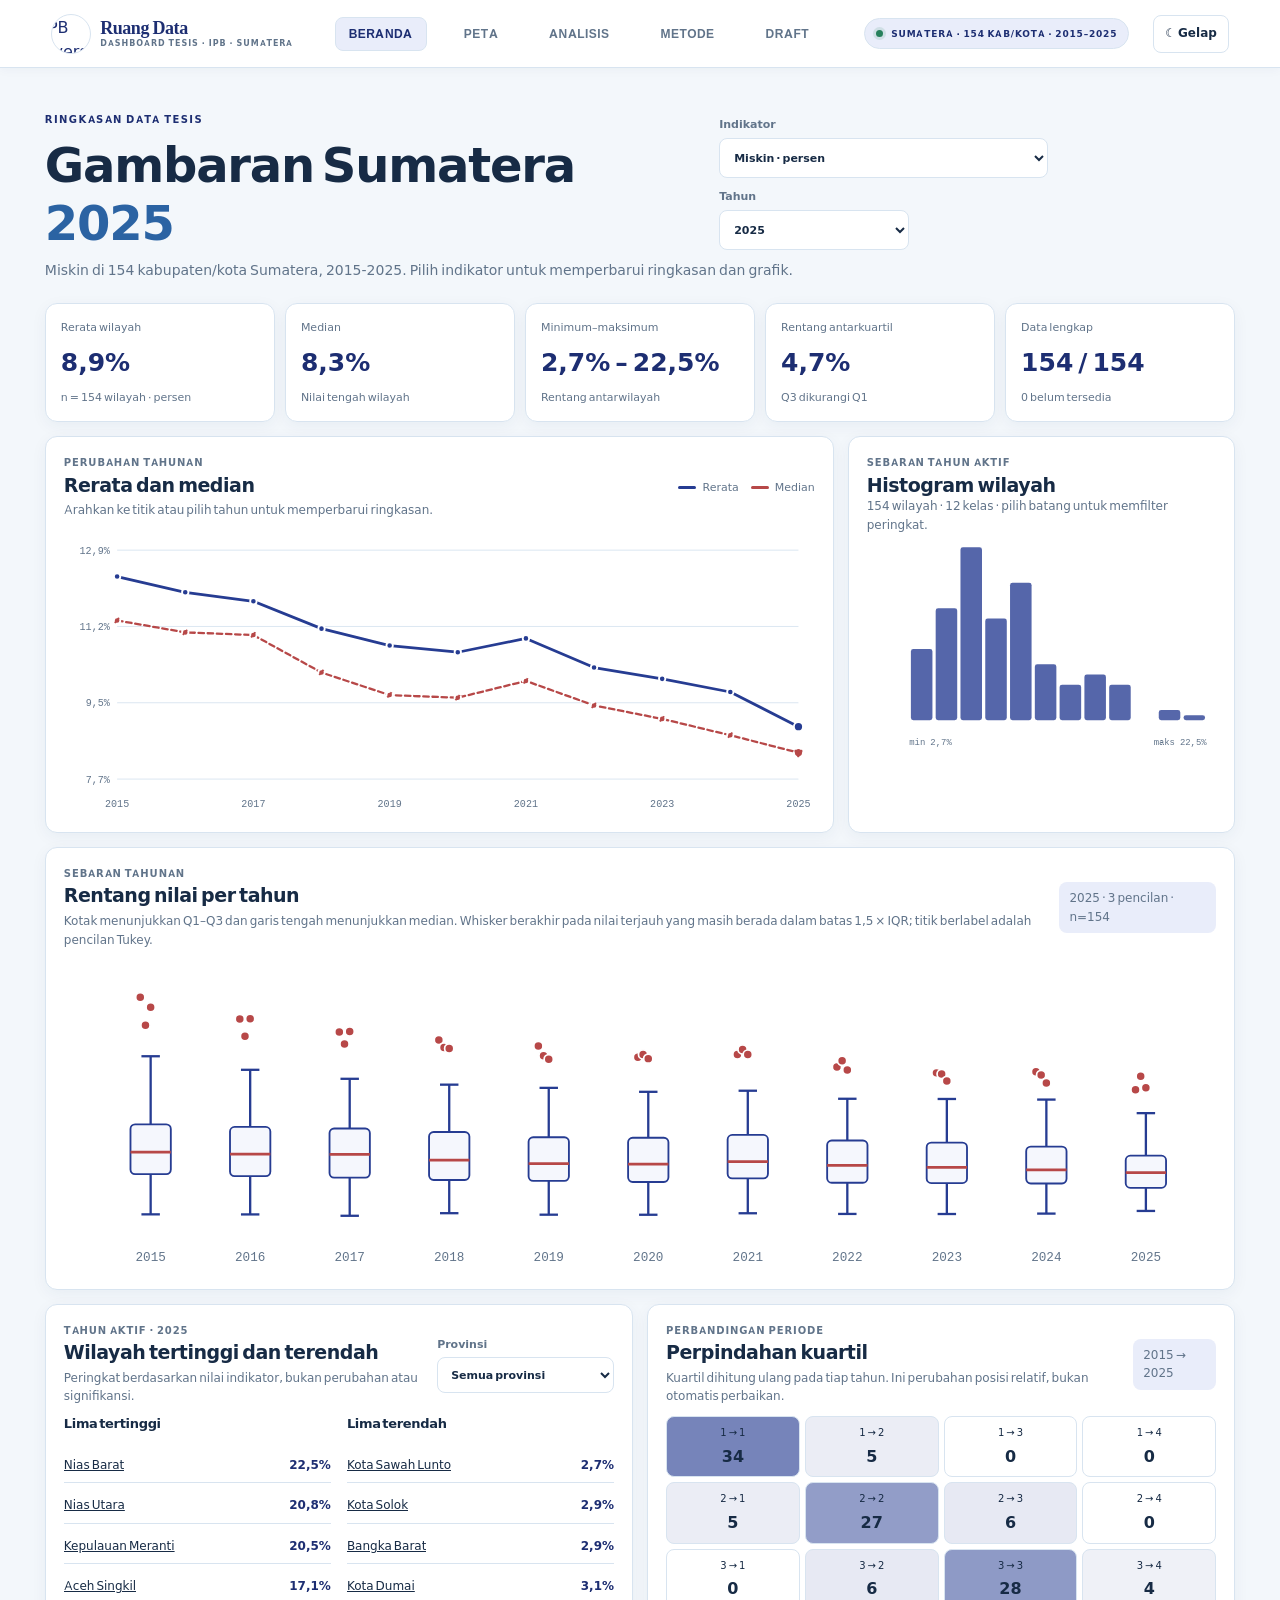
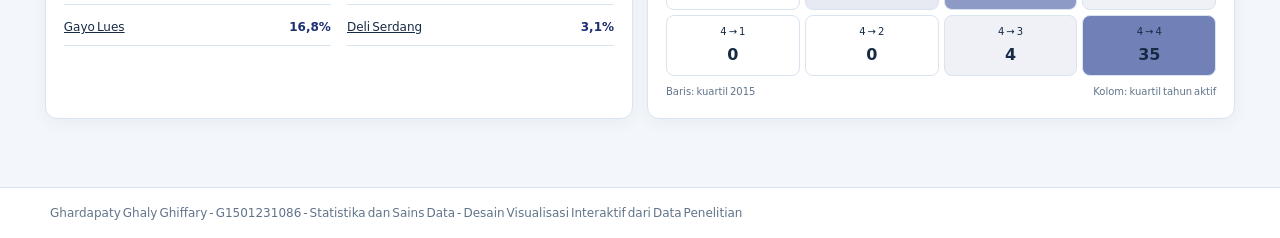
==== commit f3967a28: "Bust cached styles for KPI card layout" ====
--- a/index.html
+++ b/index.html
@@ -102,7 +102,7 @@
 </style>
 <link rel="stylesheet" href="aset/desain.css?v=dashboard-suite-20260929">
 <link rel="stylesheet" href="aset/polesan.css?v=dashboard-suite-20260929">
-<link rel="stylesheet" href="aset/ruang-tambahan.css?v=dashboard-suite-20260929">
+<link rel="stylesheet" href="aset/ruang-tambahan.css?v=home-kpi-20261026">
 </head>
 <body>
 <div id="shell"></div>
--- a/aset/ruang-tambahan.css
+++ b/aset/ruang-tambahan.css
@@ -1,8 +1,8 @@
 /* Visual analitik tambahan, tetap memakai sistem warna biru-putih proyek. */
-home-kpis{display:grid;grid-template-columns:repeat(5,minmax(0,1fr));gap:10px;margin:0 0 14px}.home-kpis article{display:grid;gap:7px;min-width:0;padding:15px;border:1px solid var(--line);border-radius:12px;background:var(--surface);box-shadow:var(--shadow);animation:card-rise .34s both}.home-kpis article:nth-child(2){animation-delay:.03s}.home-kpis article:nth-child(3){animation-delay:.06s}.home-kpis article:nth-child(4){animation-delay:.09s}.home-kpis article:nth-child(5){animation-delay:.12s}.home-kpis span,.home-kpis small{color:var(--muted);font-size:11px}.home-kpis strong{color:var(--brand-dark);font-size:clamp(17px,2vw,25px);font-variant-numeric:tabular-nums;overflow-wrap:anywhere}.home-viz-grid{display:grid;grid-template-columns:repeat(12,minmax(0,1fr));gap:14px;margin-bottom:16px}.home-span-4{grid-column:span 4}.home-span-6{grid-column:span 6}.home-span-8{grid-column:span 8}.home-span-12{grid-column:span 12}.home-chart-card{min-width:0;padding:18px}.home-chart-card h2{margin:0;font-size:19px}.home-chart-card .eyebrow{margin:0 0 4px}.card-heading{display:flex;align-items:center;justify-content:space-between;gap:12px;margin-bottom:10px}.card-heading>div{min-width:0}.card-heading .catatan-kartu{margin:4px 0 0}.chart-legend{display:flex;flex-wrap:wrap;gap:12px;color:var(--muted);font-size:11px;white-space:nowrap}.chart-legend span{display:inline-flex;align-items:center;gap:6px}.chart-legend i{display:inline-block;width:18px;height:3px;border-radius:4px;background:var(--brand)}.chart-legend .legend-median{background:var(--alert)}.data-chart{display:block;width:100%;height:auto;overflow:visible}.chart-grid{stroke:var(--line);stroke-width:1}.chart-tick{fill:var(--muted);font:11px var(--font-mono)}.chart-zero{stroke:var(--muted);stroke-dasharray:4 4;stroke-width:1.2}.home-line-mean{fill:none;stroke:var(--brand);stroke-width:3;stroke-linecap:round;stroke-linejoin:round}.home-line-median{fill:none;stroke:var(--alert);stroke-width:2.5;stroke-dasharray:6 4;stroke-linecap:round;stroke-linejoin:round}.home-point{fill:var(--brand);stroke:var(--surface);stroke-width:2;cursor:pointer}.home-point.home-line-median{fill:var(--alert)}.home-point:focus{stroke:var(--fokus);stroke-width:4}.hist-bar{fill:var(--brand);opacity:.78;cursor:pointer;transition:opacity .18s ease,transform .18s ease;transform-box:fill-box;transform-origin:center bottom}.hist-bar:hover,.hist-bar:focus{opacity:1;transform:scaleY(1.04)}.box-whisker{stroke:var(--brand);stroke-width:2}.box-range{fill:var(--blue-pale);stroke:var(--brand);stroke-width:1.6}.box-median{stroke:var(--alert);stroke-width:2.4}.home-filter{display:grid;gap:4px;min-width:140px;color:var(--muted);font-size:11px;font-weight:700}.home-filter select,.home-filter input,.neighbor-select-label select{min-width:0;min-height:36px;padding:7px 9px;border:1px solid var(--line);border-radius:8px;background:var(--surface);color:var(--ink)}.home-ranks{display:grid;grid-template-columns:1fr 1fr;gap:16px}.home-ranks h3{font-size:13px}.home-ranks ol{display:grid;gap:5px;margin:0;padding:0;list-style:none}.home-ranks li{display:flex;justify-content:space-between;gap:8px;padding:8px 0;border-bottom:1px solid var(--line);font-size:12px}.home-ranks li a{overflow:hidden;color:var(--ink);text-overflow:ellipsis;white-space:nowrap}.home-ranks li strong{color:var(--brand-dark);font-variant-numeric:tabular-nums;white-space:nowrap}.transition-grid{display:grid;grid-template-columns:repeat(4,minmax(0,1fr));gap:5px}.transition-cell{display:grid;gap:3px;min-height:56px;place-content:center;border:1px solid var(--line);border-radius:8px;background:color-mix(in srgb,var(--brand) calc(var(--cell-strength,0)*65%),var(--surface));color:var(--ink);cursor:help}.transition-cell span{font-size:10px}.transition-cell strong{font-size:16px}.transition-legend{display:flex;justify-content:space-between;gap:8px;margin-top:8px;color:var(--muted);font-size:10px}.beranda-lengkap .dash-grid,.beranda-lengkap .ringkasan-sebaran,.beranda-lengkap .home-explorer{display:none!important}.beranda-lengkap .ringkasan-interpretasi{display:none}.method-workspace{display:grid;gap:14px;margin-top:18px}.workflow-steps,.formula-switch{display:flex;flex-wrap:wrap;gap:7px;margin:12px 0}.workflow-steps button,.formula-switch button{min-height:38px;padding:7px 12px;border:1px solid var(--line);border-radius:8px;background:var(--surface);color:var(--muted);font-weight:700;cursor:pointer}.workflow-steps button[aria-pressed=true],.formula-switch button[aria-pressed=true]{border-color:var(--brand);background:var(--brand);color:#fff}.workflow-detail{display:grid;gap:4px;min-height:76px;padding:14px;border-left:4px solid var(--brand);border-radius:0 10px 10px 0;background:var(--blue-pale);color:var(--ink)}.workflow-detail p{margin:0}.formula-large{min-height:68px;display:flex;align-items:center;line-height:1.6;overflow-wrap:anywhere}.method-copy{color:var(--muted);line-height:1.55}.symbol-list{display:grid;grid-template-columns:auto 1fr;gap:6px 12px;margin:12px 0 0}.symbol-list dt{font-family:var(--font-mono);font-weight:800;color:var(--brand-dark)}.symbol-list dd{margin:0;color:var(--muted)}.neighbor-select-label{display:grid;gap:4px;margin:10px 0;color:var(--muted);font-size:11px;font-weight:700}.neighbor-summary{padding:10px;border-left:3px solid var(--brand);background:var(--blue-pale);color:var(--ink);font-size:12px}.neighbor-graph{width:100%;height:auto;margin:8px 0;border-radius:10px;background:var(--blue-pale)}.neighbor-edge{stroke:var(--brand);stroke-opacity:.35;stroke-width:1.4}.neighbor-center{fill:var(--brand)}.neighbor-center-label{fill:#fff;font:700 10px var(--font-teks)}.neighbor-node circle{fill:var(--surface);stroke:var(--brand);stroke-width:2}.neighbor-node{cursor:pointer;outline:none}.neighbor-node:focus circle,.neighbor-node:hover circle{fill:var(--brand);stroke:var(--fokus);stroke-width:3}.neighbor-node:focus text,.neighbor-node:hover text{fill:var(--brand-dark);font-weight:800}.neighbor-label{fill:var(--ink);font:10px var(--font-teks)}.neighbor-list{display:flex;flex-wrap:wrap;gap:6px;max-height:150px;overflow:auto}.neighbor-list a{padding:5px 8px;border:1px solid var(--line);border-radius:999px;color:var(--brand-dark);font-size:10px;text-decoration:none}.neighbor-list a:hover{background:var(--brand-soft)}.neighbor-list small{flex-basis:100%;color:var(--muted)}.dictionary-controls{display:flex;align-items:end;gap:8px}.dictionary-table{min-width:1060px}.dictionary-table th{position:sticky;top:0;background:var(--blue-pale);color:var(--brand-dark);text-align:left}.dictionary-table td{vertical-align:top}.workflow-steps button:hover,.formula-switch button:hover{transform:translateY(-1px);box-shadow:0 3px 8px #183b5d18}.analysis-expansion{margin-top:14px}.sensitivity-dot{fill:var(--muted);stroke:var(--surface);stroke-width:2}.sensitivity-dot.significant{fill:var(--brand)}.point-significant{fill:var(--brand);stroke:var(--brand);r:5}.series{stroke:var(--brand)}.lisa-filter-chip{display:inline-flex;align-items:center;gap:4px;text-decoration:none;transition:transform .18s ease,background .18s ease}.lisa-filter-chip:hover{transform:translateY(-2px);background:var(--brand-soft)}.scatter-map-link{margin-left:4px;padding:5px 8px;font-size:11px;white-space:nowrap}.change-point{fill:var(--brand);fill-opacity:.58;stroke:var(--surface);stroke-width:1;cursor:pointer}.change-point:hover,.change-point:focus{fill:var(--alert);fill-opacity:1;stroke:var(--surface);stroke-width:2}.chart-median{stroke:var(--alert);stroke-width:1.5;stroke-dasharray:5 4}.chart-axis-title{fill:var(--muted);font:11px var(--font-teks)}.lisa-transition-grid{max-width:100%;overflow-x:auto}.matrix-table{min-width:650px;border-collapse:separate;border-spacing:4px}.matrix-table th{padding:8px;color:var(--muted);font-size:10px;text-align:left}.matrix-table td{min-width:56px;padding:10px;text-align:center;border:1px solid var(--line);border-radius:8px;background:color-mix(in srgb,var(--brand) calc(var(--matrix-strength,0)*55%),var(--surface));font-weight:800;font-variant-numeric:tabular-nums}.matrix-table tbody th{max-width:140px}.draft-main{display:grid;gap:14px}.draft-hero{margin-bottom:0}.draft-title-row{display:flex;align-items:center;justify-content:space-between;gap:16px}.draft-title-row h1{margin:0}.draft-title-row p{margin:6px 0 0;color:var(--muted)}.dummy-badge{padding:8px 12px;border:1px solid #b8862f66;border-radius:999px;background:#fff4dc;color:#74510f;font-size:11px;font-weight:900;letter-spacing:.08em;white-space:nowrap}.draft-file-card,.draft-viewer-card{padding:14px;border:1px solid var(--line);border-radius:14px;background:var(--surface);box-shadow:var(--shadow)}.draft-file-card{display:flex;align-items:center;gap:12px}.draft-file-icon{display:grid;width:44px;height:52px;place-items:center;border:1px solid var(--line);border-radius:8px;background:var(--blue-pale);color:var(--brand-dark);font-size:12px;font-weight:900}.draft-file-meta{display:grid;flex:1;gap:3px;min-width:0}.draft-file-meta span,.draft-file-meta small{color:var(--muted);font-size:11px}.draft-actions,.draft-viewer-toolbar,.draft-page-controls{display:flex;align-items:center;gap:7px;flex-wrap:wrap}.draft-viewer-toolbar{justify-content:space-between;margin-bottom:10px}.draft-page-controls label{display:flex;align-items:center;gap:6px;color:var(--muted);font-size:11px}.draft-page-controls select{min-height:34px;padding:5px 8px;border:1px solid var(--line);border-radius:7px;background:var(--surface);color:var(--ink)}#draft-pdf-viewer{display:block;width:100%;height:min(76vh,860px);border:1px solid var(--line);border-radius:8px;background:#dfe7ef}.draft-viewer-note{margin:9px 0 0;color:var(--muted);font-size:11px}.draft-info-grid{display:grid;grid-template-columns:repeat(3,minmax(0,1fr));gap:12px}.draft-info-grid .insight-card{padding:16px}.draft-info-grid h2{font-size:17px}.draft-info-grid p{font-size:12px;line-height:1.55}.draft-viewer-card:fullscreen{display:flex;flex-direction:column;padding:10px;background:var(--surface)}.draft-viewer-card:fullscreen #draft-pdf-viewer{flex:1;height:auto}.beranda-lengkap .home-selection-controls label:first-child{min-width:200px}
+.home-kpis{display:grid;grid-template-columns:repeat(5,minmax(0,1fr));gap:10px;margin:0 0 14px}.home-kpis article{display:grid;gap:7px;min-width:0;padding:15px;border:1px solid var(--line);border-radius:12px;background:var(--surface);box-shadow:var(--shadow);animation:card-rise .34s both}.home-kpis article:nth-child(2){animation-delay:.03s}.home-kpis article:nth-child(3){animation-delay:.06s}.home-kpis article:nth-child(4){animation-delay:.09s}.home-kpis article:nth-child(5){animation-delay:.12s}.home-kpis span,.home-kpis small{color:var(--muted);font-size:11px}.home-kpis strong{color:var(--brand-dark);font-size:clamp(17px,2vw,25px);font-variant-numeric:tabular-nums;overflow-wrap:anywhere}.home-viz-grid{display:grid;grid-template-columns:repeat(12,minmax(0,1fr));gap:14px;margin-bottom:16px}.home-span-4{grid-column:span 4}.home-span-6{grid-column:span 6}.home-span-8{grid-column:span 8}.home-span-12{grid-column:span 12}.home-chart-card{min-width:0;padding:18px}.home-chart-card h2{margin:0;font-size:19px}.home-chart-card .eyebrow{margin:0 0 4px}.card-heading{display:flex;align-items:center;justify-content:space-between;gap:12px;margin-bottom:10px}.card-heading>div{min-width:0}.card-heading .catatan-kartu{margin:4px 0 0}.chart-legend{display:flex;flex-wrap:wrap;gap:12px;color:var(--muted);font-size:11px;white-space:nowrap}.chart-legend span{display:inline-flex;align-items:center;gap:6px}.chart-legend i{display:inline-block;width:18px;height:3px;border-radius:4px;background:var(--brand)}.chart-legend .legend-median{background:var(--alert)}.data-chart{display:block;width:100%;height:auto;overflow:visible}.chart-grid{stroke:var(--line);stroke-width:1}.chart-tick{fill:var(--muted);font:11px var(--font-mono)}.chart-zero{stroke:var(--muted);stroke-dasharray:4 4;stroke-width:1.2}.home-line-mean{fill:none;stroke:var(--brand);stroke-width:3;stroke-linecap:round;stroke-linejoin:round}.home-line-median{fill:none;stroke:var(--alert);stroke-width:2.5;stroke-dasharray:6 4;stroke-linecap:round;stroke-linejoin:round}.home-point{fill:var(--brand);stroke:var(--surface);stroke-width:2;cursor:pointer}.home-point.home-line-median{fill:var(--alert)}.home-point:focus{stroke:var(--fokus);stroke-width:4}.hist-bar{fill:var(--brand);opacity:.78;cursor:pointer;transition:opacity .18s ease,transform .18s ease;transform-box:fill-box;transform-origin:center bottom}.hist-bar:hover,.hist-bar:focus{opacity:1;transform:scaleY(1.04)}.box-whisker{stroke:var(--brand);stroke-width:2}.box-range{fill:var(--blue-pale);stroke:var(--brand);stroke-width:1.6}.box-median{stroke:var(--alert);stroke-width:2.4}.home-filter{display:grid;gap:4px;min-width:140px;color:var(--muted);font-size:11px;font-weight:700}.home-filter select,.home-filter input,.neighbor-select-label select{min-width:0;min-height:36px;padding:7px 9px;border:1px solid var(--line);border-radius:8px;background:var(--surface);color:var(--ink)}.home-ranks{display:grid;grid-template-columns:1fr 1fr;gap:16px}.home-ranks h3{font-size:13px}.home-ranks ol{display:grid;gap:5px;margin:0;padding:0;list-style:none}.home-ranks li{display:flex;justify-content:space-between;gap:8px;padding:8px 0;border-bottom:1px solid var(--line);font-size:12px}.home-ranks li a{overflow:hidden;color:var(--ink);text-overflow:ellipsis;white-space:nowrap}.home-ranks li strong{color:var(--brand-dark);font-variant-numeric:tabular-nums;white-space:nowrap}.transition-grid{display:grid;grid-template-columns:repeat(4,minmax(0,1fr));gap:5px}.transition-cell{display:grid;gap:3px;min-height:56px;place-content:center;border:1px solid var(--line);border-radius:8px;background:color-mix(in srgb,var(--brand) calc(var(--cell-strength,0)*65%),var(--surface));color:var(--ink);cursor:help}.transition-cell span{font-size:10px}.transition-cell strong{font-size:16px}.transition-legend{display:flex;justify-content:space-between;gap:8px;margin-top:8px;color:var(--muted);font-size:10px}.beranda-lengkap .dash-grid,.beranda-lengkap .ringkasan-sebaran,.beranda-lengkap .home-explorer{display:none!important}.beranda-lengkap .ringkasan-interpretasi{display:none}.method-workspace{display:grid;gap:14px;margin-top:18px}.workflow-steps,.formula-switch{display:flex;flex-wrap:wrap;gap:7px;margin:12px 0}.workflow-steps button,.formula-switch button{min-height:38px;padding:7px 12px;border:1px solid var(--line);border-radius:8px;background:var(--surface);color:var(--muted);font-weight:700;cursor:pointer}.workflow-steps button[aria-pressed=true],.formula-switch button[aria-pressed=true]{border-color:var(--brand);background:var(--brand);color:#fff}.workflow-detail{display:grid;gap:4px;min-height:76px;padding:14px;border-left:4px solid var(--brand);border-radius:0 10px 10px 0;background:var(--blue-pale);color:var(--ink)}.workflow-detail p{margin:0}.formula-large{min-height:68px;display:flex;align-items:center;line-height:1.6;overflow-wrap:anywhere}.method-copy{color:var(--muted);line-height:1.55}.symbol-list{display:grid;grid-template-columns:auto 1fr;gap:6px 12px;margin:12px 0 0}.symbol-list dt{font-family:var(--font-mono);font-weight:800;color:var(--brand-dark)}.symbol-list dd{margin:0;color:var(--muted)}.neighbor-select-label{display:grid;gap:4px;margin:10px 0;color:var(--muted);font-size:11px;font-weight:700}.neighbor-summary{padding:10px;border-left:3px solid var(--brand);background:var(--blue-pale);color:var(--ink);font-size:12px}.neighbor-graph{width:100%;height:auto;margin:8px 0;border-radius:10px;background:var(--blue-pale)}.neighbor-edge{stroke:var(--brand);stroke-opacity:.35;stroke-width:1.4}.neighbor-center{fill:var(--brand)}.neighbor-center-label{fill:#fff;font:700 10px var(--font-teks)}.neighbor-node circle{fill:var(--surface);stroke:var(--brand);stroke-width:2}.neighbor-node{cursor:pointer;outline:none}.neighbor-node:focus circle,.neighbor-node:hover circle{fill:var(--brand);stroke:var(--fokus);stroke-width:3}.neighbor-node:focus text,.neighbor-node:hover text{fill:var(--brand-dark);font-weight:800}.neighbor-label{fill:var(--ink);font:10px var(--font-teks)}.neighbor-list{display:flex;flex-wrap:wrap;gap:6px;max-height:150px;overflow:auto}.neighbor-list a{padding:5px 8px;border:1px solid var(--line);border-radius:999px;color:var(--brand-dark);font-size:10px;text-decoration:none}.neighbor-list a:hover{background:var(--brand-soft)}.neighbor-list small{flex-basis:100%;color:var(--muted)}.dictionary-controls{display:flex;align-items:end;gap:8px}.dictionary-table{min-width:1060px}.dictionary-table th{position:sticky;top:0;background:var(--blue-pale);color:var(--brand-dark);text-align:left}.dictionary-table td{vertical-align:top}.workflow-steps button:hover,.formula-switch button:hover{transform:translateY(-1px);box-shadow:0 3px 8px #183b5d18}.analysis-expansion{margin-top:14px}.sensitivity-dot{fill:var(--muted);stroke:var(--surface);stroke-width:2}.sensitivity-dot.significant{fill:var(--brand)}.point-significant{fill:var(--brand);stroke:var(--brand);r:5}.series{stroke:var(--brand)}.lisa-filter-chip{display:inline-flex;align-items:center;gap:4px;text-decoration:none;transition:transform .18s ease,background .18s ease}.lisa-filter-chip:hover{transform:translateY(-2px);background:var(--brand-soft)}.scatter-map-link{margin-left:4px;padding:5px 8px;font-size:11px;white-space:nowrap}.change-point{fill:var(--brand);fill-opacity:.58;stroke:var(--surface);stroke-width:1;cursor:pointer}.change-point:hover,.change-point:focus{fill:var(--alert);fill-opacity:1;stroke:var(--surface);stroke-width:2}.chart-median{stroke:var(--alert);stroke-width:1.5;stroke-dasharray:5 4}.chart-axis-title{fill:var(--muted);font:11px var(--font-teks)}.lisa-transition-grid{max-width:100%;overflow-x:auto}.matrix-table{min-width:650px;border-collapse:separate;border-spacing:4px}.matrix-table th{padding:8px;color:var(--muted);font-size:10px;text-align:left}.matrix-table td{min-width:56px;padding:10px;text-align:center;border:1px solid var(--line);border-radius:8px;background:color-mix(in srgb,var(--brand) calc(var(--matrix-strength,0)*55%),var(--surface));font-weight:800;font-variant-numeric:tabular-nums}.matrix-table tbody th{max-width:140px}.draft-main{display:grid;gap:14px}.draft-hero{margin-bottom:0}.draft-title-row{display:flex;align-items:center;justify-content:space-between;gap:16px}.draft-title-row h1{margin:0}.draft-title-row p{margin:6px 0 0;color:var(--muted)}.dummy-badge{padding:8px 12px;border:1px solid #b8862f66;border-radius:999px;background:#fff4dc;color:#74510f;font-size:11px;font-weight:900;letter-spacing:.08em;white-space:nowrap}.draft-file-card,.draft-viewer-card{padding:14px;border:1px solid var(--line);border-radius:14px;background:var(--surface);box-shadow:var(--shadow)}.draft-file-card{display:flex;align-items:center;gap:12px}.draft-file-icon{display:grid;width:44px;height:52px;place-items:center;border:1px solid var(--line);border-radius:8px;background:var(--blue-pale);color:var(--brand-dark);font-size:12px;font-weight:900}.draft-file-meta{display:grid;flex:1;gap:3px;min-width:0}.draft-file-meta span,.draft-file-meta small{color:var(--muted);font-size:11px}.draft-actions,.draft-viewer-toolbar,.draft-page-controls{display:flex;align-items:center;gap:7px;flex-wrap:wrap}.draft-viewer-toolbar{justify-content:space-between;margin-bottom:10px}.draft-page-controls label{display:flex;align-items:center;gap:6px;color:var(--muted);font-size:11px}.draft-page-controls select{min-height:34px;padding:5px 8px;border:1px solid var(--line);border-radius:7px;background:var(--surface);color:var(--ink)}#draft-pdf-viewer{display:block;width:100%;height:min(76vh,860px);border:1px solid var(--line);border-radius:8px;background:#dfe7ef}.draft-viewer-note{margin:9px 0 0;color:var(--muted);font-size:11px}.draft-info-grid{display:grid;grid-template-columns:repeat(3,minmax(0,1fr));gap:12px}.draft-info-grid .insight-card{padding:16px}.draft-info-grid h2{font-size:17px}.draft-info-grid p{font-size:12px;line-height:1.55}.draft-viewer-card:fullscreen{display:flex;flex-direction:column;padding:10px;background:var(--surface)}.draft-viewer-card:fullscreen #draft-pdf-viewer{flex:1;height:auto}.beranda-lengkap .home-selection-controls label:first-child{min-width:200px}
 @keyframes card-rise{from{opacity:0;transform:translateY(5px)}to{opacity:1;transform:translateY(0)}}
 @media(max-width:900px){.home-kpis{grid-template-columns:repeat(3,minmax(0,1fr))}.home-span-4{grid-column:span 6}.home-span-8{grid-column:span 6}.home-span-6{grid-column:span 6}.home-span-12{grid-column:span 12}.draft-info-grid{grid-template-columns:1fr 1fr}.topbar nav{gap:4px!important}}
-@media(max-width:600px){.topbar nav{grid-template-columns:repeat(5,minmax(0,1fr))!important}.topbar nav a{font-size:9px!important}.home-kpis{grid-template-columns:repeat(2,minmax(0,1fr));gap:8px}.home-kpis article{padding:11px}.home-kpis article:last-child{grid-column:1/-1}.home-kpis strong{font-size:18px}.home-viz-grid{gap:10px}.home-span-4,.home-span-6,.home-span-8,.home-span-12{grid-column:span 12}.home-chart-card{padding:13px}.card-heading{align-items:start;flex-direction:column}.card-heading .home-filter{width:100%}.chart-legend{font-size:10px}.home-ranks{gap:9px}.home-ranks li{font-size:11px}transition-cell{min-height:48px}.transition-legend{font-size:9px}.workflow-steps{display:grid;grid-template-columns:repeat(2,minmax(0,1fr))}.workflow-steps button:last-child{grid-column:1/-1}.formula-switch button{flex:1}.formula-large{font-size:12px}.dictionary-controls{display:grid;width:100%;grid-template-columns:1fr 100px}.dictionary-controls .home-filter:first-child{min-width:0}.neighbor-graph{min-height:150px}.draft-title-row{align-items:start}.draft-file-card{align-items:start;flex-wrap:wrap}.draft-file-meta{flex-basis:calc(100% - 64px)}.draft-actions{width:100%}.draft-actions .pil{flex:1;text-align:center;font-size:11px}.draft-viewer-toolbar{align-items:start;flex-direction:column}.draft-page-controls{width:100%;justify-content:space-between}.draft-page-controls:last-child{justify-content:flex-start}#draft-pdf-viewer{height:58dvh;min-height:390px}.draft-info-grid{grid-template-columns:1fr}.scatter-map-link{display:inline-flex;margin:8px 0 0}.point-significant{r:5}.matrix-table{min-width:600px}}
+@media(max-width:600px){.topbar nav{grid-template-columns:repeat(5,minmax(0,1fr))!important}.topbar nav a{font-size:9px!important}.home-kpis{grid-template-columns:repeat(2,minmax(0,1fr));gap:8px}.home-kpis article{padding:11px}.home-kpis article:last-child{grid-column:1/-1}.home-kpis strong{font-size:18px}.home-viz-grid{gap:10px}.home-span-4,.home-span-6,.home-span-8,.home-span-12{grid-column:span 12}.home-chart-card{padding:13px}.card-heading{align-items:start;flex-direction:column}.card-heading .home-filter{width:100%}.chart-legend{font-size:10px}.home-ranks{gap:9px}.home-ranks li{font-size:11px}.transition-cell{min-height:48px}.transition-legend{font-size:9px}.workflow-steps{display:grid;grid-template-columns:repeat(2,minmax(0,1fr))}.workflow-steps button:last-child{grid-column:1/-1}.formula-switch button{flex:1}.formula-large{font-size:12px}.dictionary-controls{display:grid;width:100%;grid-template-columns:1fr 100px}.dictionary-controls .home-filter:first-child{min-width:0}.neighbor-graph{min-height:150px}.draft-title-row{align-items:start}.draft-file-card{align-items:start;flex-wrap:wrap}.draft-file-meta{flex-basis:calc(100% - 64px)}.draft-actions{width:100%}.draft-actions .pil{flex:1;text-align:center;font-size:11px}.draft-viewer-toolbar{align-items:start;flex-direction:column}.draft-page-controls{width:100%;justify-content:space-between}.draft-page-controls:last-child{justify-content:flex-start}#draft-pdf-viewer{height:58dvh;min-height:390px}.draft-info-grid{grid-template-columns:1fr}.scatter-map-link{display:inline-flex;margin:8px 0 0}.point-significant{r:5}.matrix-table{min-width:600px}}
 @media(max-width:360px){.home-ranks{grid-template-columns:1fr}.dictionary-controls{grid-template-columns:1fr}.draft-actions{flex-direction:column}.draft-actions .pil{width:100%}}
 @media(prefers-reduced-motion:reduce){.home-kpis article{animation:none}.hist-bar,.workflow-steps button,.formula-switch button,.lisa-filter-chip{transition:none}}
 
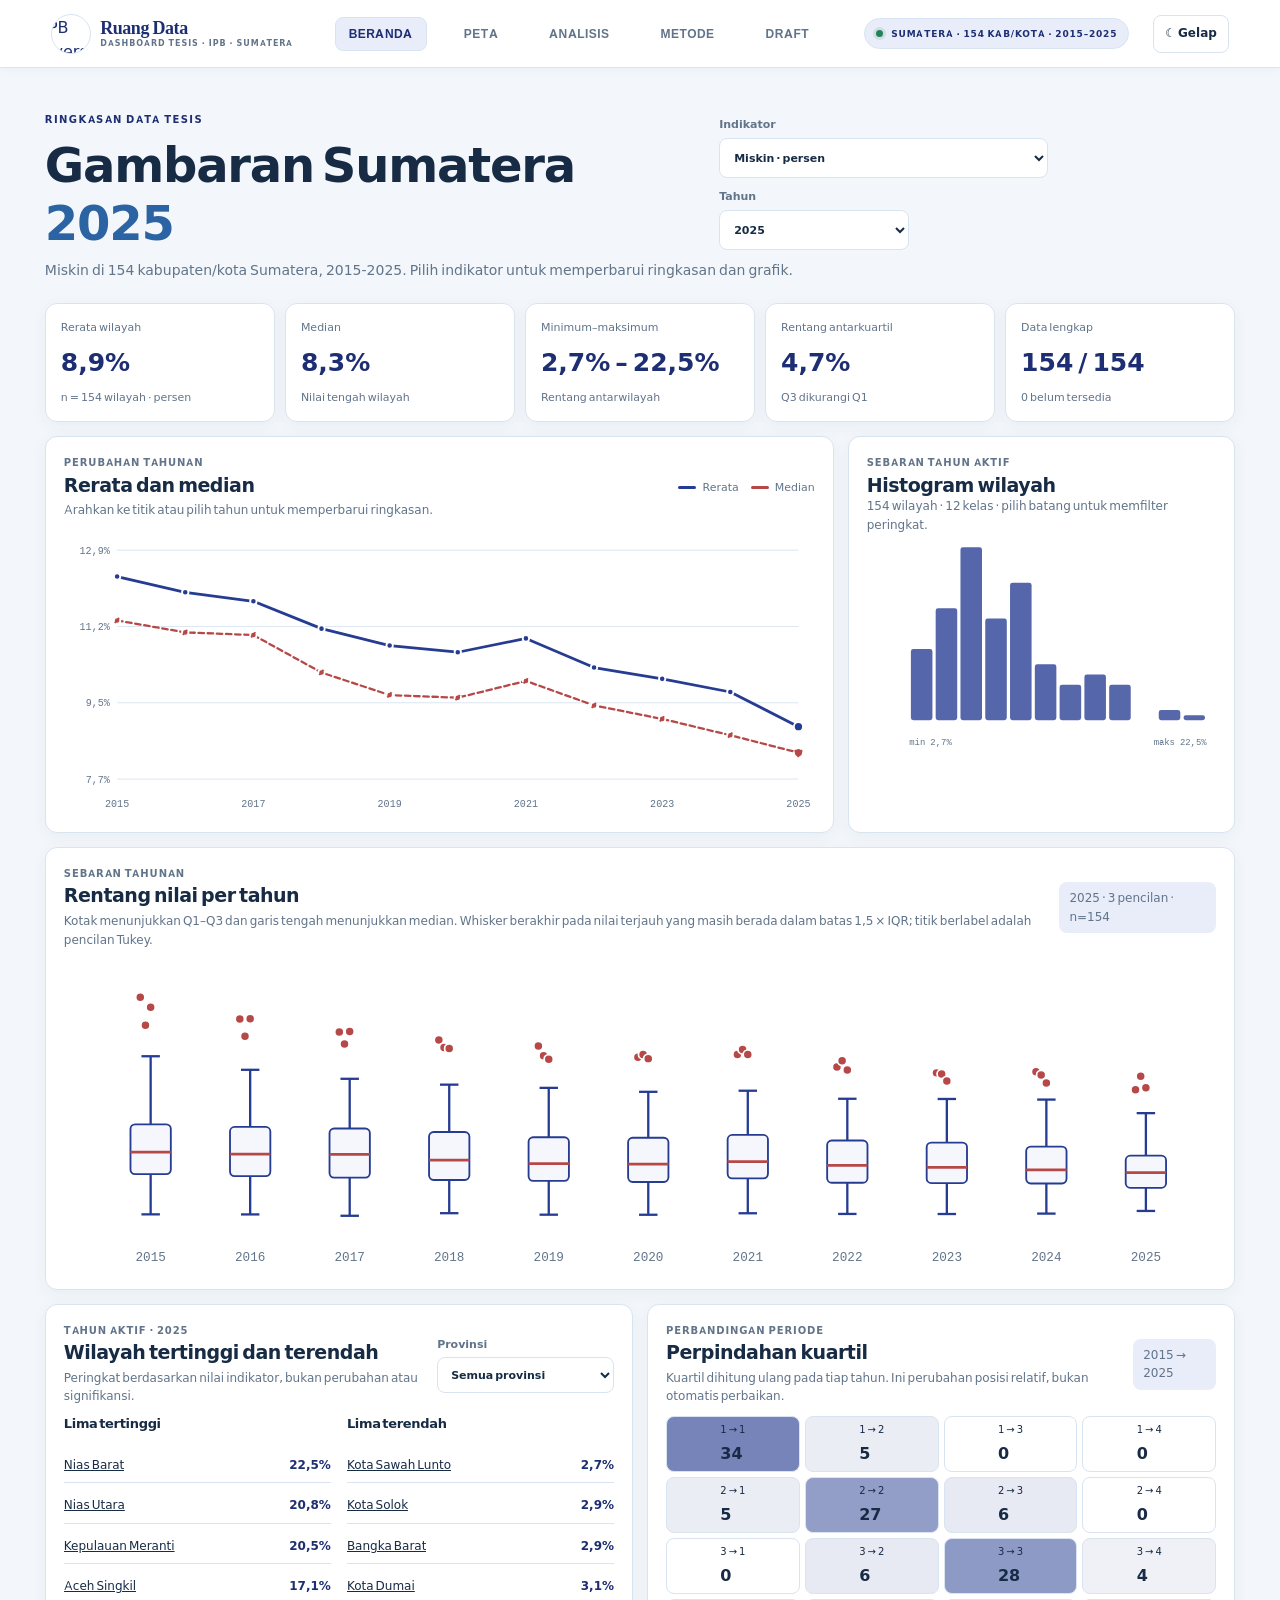
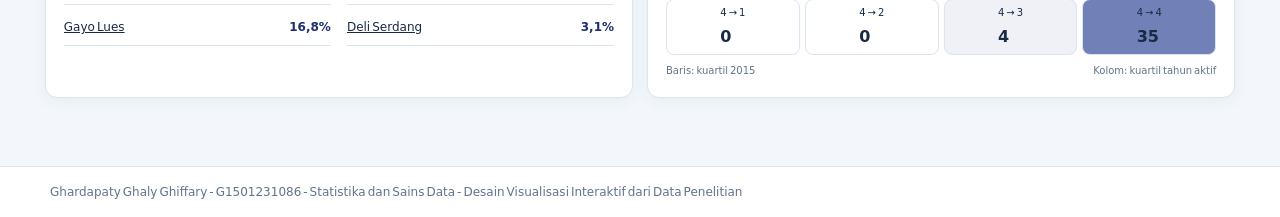
==== commit d9240092: "Audit dashboard controls and navigation" ====
--- a/index.html
+++ b/index.html
@@ -2,7 +2,7 @@
 <html lang="id" data-tema="terang">
 <head>
 <meta charset="utf-8">
-<meta name="viewport" content="width=device-width, initial-scale=1">
+<meta name="viewport" content="width=device-width, initial-scale=1, viewport-fit=cover">
 <link rel="icon" href="data:image/svg+xml,%3Csvg xmlns='http://www.w3.org/2000/svg' viewBox='0 0 16 16'%3E%3Crect width='16' height='16' rx='3' fill='%230f2847'/%3E%3Cpath d='M8 3.5 13 6l-5 2.5L3 6z' fill='%23f0f5fb'/%3E%3Crect x='4.6' y='9' width='6.8' height='1.3' rx='0.6' fill='%23f0f5fb'/%3E%3Crect x='4.6' y='11.2' width='6.8' height='1.3' rx='0.6' fill='%23f0f5fb'/%3E%3C/svg%3E">
 <title>Beranda · Ruang Data Sumatera</title>
 <link rel="stylesheet" href="aset/tokens.css">
@@ -102,7 +102,7 @@
 </style>
 <link rel="stylesheet" href="aset/desain.css?v=dashboard-suite-20260929">
 <link rel="stylesheet" href="aset/polesan.css?v=dashboard-suite-20260929">
-<link rel="stylesheet" href="aset/ruang-tambahan.css?v=home-kpi-20261026">
+<link rel="stylesheet" href="aset/ruang-tambahan.css?v=control-audit-20261027">
 </head>
 <body>
 <div id="shell"></div>
--- a/aset/ruang-tambahan.css
+++ b/aset/ruang-tambahan.css
@@ -1,5 +1,5 @@
 /* Visual analitik tambahan, tetap memakai sistem warna biru-putih proyek. */
-.home-kpis{display:grid;grid-template-columns:repeat(5,minmax(0,1fr));gap:10px;margin:0 0 14px}.home-kpis article{display:grid;gap:7px;min-width:0;padding:15px;border:1px solid var(--line);border-radius:12px;background:var(--surface);box-shadow:var(--shadow);animation:card-rise .34s both}.home-kpis article:nth-child(2){animation-delay:.03s}.home-kpis article:nth-child(3){animation-delay:.06s}.home-kpis article:nth-child(4){animation-delay:.09s}.home-kpis article:nth-child(5){animation-delay:.12s}.home-kpis span,.home-kpis small{color:var(--muted);font-size:11px}.home-kpis strong{color:var(--brand-dark);font-size:clamp(17px,2vw,25px);font-variant-numeric:tabular-nums;overflow-wrap:anywhere}.home-viz-grid{display:grid;grid-template-columns:repeat(12,minmax(0,1fr));gap:14px;margin-bottom:16px}.home-span-4{grid-column:span 4}.home-span-6{grid-column:span 6}.home-span-8{grid-column:span 8}.home-span-12{grid-column:span 12}.home-chart-card{min-width:0;padding:18px}.home-chart-card h2{margin:0;font-size:19px}.home-chart-card .eyebrow{margin:0 0 4px}.card-heading{display:flex;align-items:center;justify-content:space-between;gap:12px;margin-bottom:10px}.card-heading>div{min-width:0}.card-heading .catatan-kartu{margin:4px 0 0}.chart-legend{display:flex;flex-wrap:wrap;gap:12px;color:var(--muted);font-size:11px;white-space:nowrap}.chart-legend span{display:inline-flex;align-items:center;gap:6px}.chart-legend i{display:inline-block;width:18px;height:3px;border-radius:4px;background:var(--brand)}.chart-legend .legend-median{background:var(--alert)}.data-chart{display:block;width:100%;height:auto;overflow:visible}.chart-grid{stroke:var(--line);stroke-width:1}.chart-tick{fill:var(--muted);font:11px var(--font-mono)}.chart-zero{stroke:var(--muted);stroke-dasharray:4 4;stroke-width:1.2}.home-line-mean{fill:none;stroke:var(--brand);stroke-width:3;stroke-linecap:round;stroke-linejoin:round}.home-line-median{fill:none;stroke:var(--alert);stroke-width:2.5;stroke-dasharray:6 4;stroke-linecap:round;stroke-linejoin:round}.home-point{fill:var(--brand);stroke:var(--surface);stroke-width:2;cursor:pointer}.home-point.home-line-median{fill:var(--alert)}.home-point:focus{stroke:var(--fokus);stroke-width:4}.hist-bar{fill:var(--brand);opacity:.78;cursor:pointer;transition:opacity .18s ease,transform .18s ease;transform-box:fill-box;transform-origin:center bottom}.hist-bar:hover,.hist-bar:focus{opacity:1;transform:scaleY(1.04)}.box-whisker{stroke:var(--brand);stroke-width:2}.box-range{fill:var(--blue-pale);stroke:var(--brand);stroke-width:1.6}.box-median{stroke:var(--alert);stroke-width:2.4}.home-filter{display:grid;gap:4px;min-width:140px;color:var(--muted);font-size:11px;font-weight:700}.home-filter select,.home-filter input,.neighbor-select-label select{min-width:0;min-height:36px;padding:7px 9px;border:1px solid var(--line);border-radius:8px;background:var(--surface);color:var(--ink)}.home-ranks{display:grid;grid-template-columns:1fr 1fr;gap:16px}.home-ranks h3{font-size:13px}.home-ranks ol{display:grid;gap:5px;margin:0;padding:0;list-style:none}.home-ranks li{display:flex;justify-content:space-between;gap:8px;padding:8px 0;border-bottom:1px solid var(--line);font-size:12px}.home-ranks li a{overflow:hidden;color:var(--ink);text-overflow:ellipsis;white-space:nowrap}.home-ranks li strong{color:var(--brand-dark);font-variant-numeric:tabular-nums;white-space:nowrap}.transition-grid{display:grid;grid-template-columns:repeat(4,minmax(0,1fr));gap:5px}.transition-cell{display:grid;gap:3px;min-height:56px;place-content:center;border:1px solid var(--line);border-radius:8px;background:color-mix(in srgb,var(--brand) calc(var(--cell-strength,0)*65%),var(--surface));color:var(--ink);cursor:help}.transition-cell span{font-size:10px}.transition-cell strong{font-size:16px}.transition-legend{display:flex;justify-content:space-between;gap:8px;margin-top:8px;color:var(--muted);font-size:10px}.beranda-lengkap .dash-grid,.beranda-lengkap .ringkasan-sebaran,.beranda-lengkap .home-explorer{display:none!important}.beranda-lengkap .ringkasan-interpretasi{display:none}.method-workspace{display:grid;gap:14px;margin-top:18px}.workflow-steps,.formula-switch{display:flex;flex-wrap:wrap;gap:7px;margin:12px 0}.workflow-steps button,.formula-switch button{min-height:38px;padding:7px 12px;border:1px solid var(--line);border-radius:8px;background:var(--surface);color:var(--muted);font-weight:700;cursor:pointer}.workflow-steps button[aria-pressed=true],.formula-switch button[aria-pressed=true]{border-color:var(--brand);background:var(--brand);color:#fff}.workflow-detail{display:grid;gap:4px;min-height:76px;padding:14px;border-left:4px solid var(--brand);border-radius:0 10px 10px 0;background:var(--blue-pale);color:var(--ink)}.workflow-detail p{margin:0}.formula-large{min-height:68px;display:flex;align-items:center;line-height:1.6;overflow-wrap:anywhere}.method-copy{color:var(--muted);line-height:1.55}.symbol-list{display:grid;grid-template-columns:auto 1fr;gap:6px 12px;margin:12px 0 0}.symbol-list dt{font-family:var(--font-mono);font-weight:800;color:var(--brand-dark)}.symbol-list dd{margin:0;color:var(--muted)}.neighbor-select-label{display:grid;gap:4px;margin:10px 0;color:var(--muted);font-size:11px;font-weight:700}.neighbor-summary{padding:10px;border-left:3px solid var(--brand);background:var(--blue-pale);color:var(--ink);font-size:12px}.neighbor-graph{width:100%;height:auto;margin:8px 0;border-radius:10px;background:var(--blue-pale)}.neighbor-edge{stroke:var(--brand);stroke-opacity:.35;stroke-width:1.4}.neighbor-center{fill:var(--brand)}.neighbor-center-label{fill:#fff;font:700 10px var(--font-teks)}.neighbor-node circle{fill:var(--surface);stroke:var(--brand);stroke-width:2}.neighbor-node{cursor:pointer;outline:none}.neighbor-node:focus circle,.neighbor-node:hover circle{fill:var(--brand);stroke:var(--fokus);stroke-width:3}.neighbor-node:focus text,.neighbor-node:hover text{fill:var(--brand-dark);font-weight:800}.neighbor-label{fill:var(--ink);font:10px var(--font-teks)}.neighbor-list{display:flex;flex-wrap:wrap;gap:6px;max-height:150px;overflow:auto}.neighbor-list a{padding:5px 8px;border:1px solid var(--line);border-radius:999px;color:var(--brand-dark);font-size:10px;text-decoration:none}.neighbor-list a:hover{background:var(--brand-soft)}.neighbor-list small{flex-basis:100%;color:var(--muted)}.dictionary-controls{display:flex;align-items:end;gap:8px}.dictionary-table{min-width:1060px}.dictionary-table th{position:sticky;top:0;background:var(--blue-pale);color:var(--brand-dark);text-align:left}.dictionary-table td{vertical-align:top}.workflow-steps button:hover,.formula-switch button:hover{transform:translateY(-1px);box-shadow:0 3px 8px #183b5d18}.analysis-expansion{margin-top:14px}.sensitivity-dot{fill:var(--muted);stroke:var(--surface);stroke-width:2}.sensitivity-dot.significant{fill:var(--brand)}.point-significant{fill:var(--brand);stroke:var(--brand);r:5}.series{stroke:var(--brand)}.lisa-filter-chip{display:inline-flex;align-items:center;gap:4px;text-decoration:none;transition:transform .18s ease,background .18s ease}.lisa-filter-chip:hover{transform:translateY(-2px);background:var(--brand-soft)}.scatter-map-link{margin-left:4px;padding:5px 8px;font-size:11px;white-space:nowrap}.change-point{fill:var(--brand);fill-opacity:.58;stroke:var(--surface);stroke-width:1;cursor:pointer}.change-point:hover,.change-point:focus{fill:var(--alert);fill-opacity:1;stroke:var(--surface);stroke-width:2}.chart-median{stroke:var(--alert);stroke-width:1.5;stroke-dasharray:5 4}.chart-axis-title{fill:var(--muted);font:11px var(--font-teks)}.lisa-transition-grid{max-width:100%;overflow-x:auto}.matrix-table{min-width:650px;border-collapse:separate;border-spacing:4px}.matrix-table th{padding:8px;color:var(--muted);font-size:10px;text-align:left}.matrix-table td{min-width:56px;padding:10px;text-align:center;border:1px solid var(--line);border-radius:8px;background:color-mix(in srgb,var(--brand) calc(var(--matrix-strength,0)*55%),var(--surface));font-weight:800;font-variant-numeric:tabular-nums}.matrix-table tbody th{max-width:140px}.draft-main{display:grid;gap:14px}.draft-hero{margin-bottom:0}.draft-title-row{display:flex;align-items:center;justify-content:space-between;gap:16px}.draft-title-row h1{margin:0}.draft-title-row p{margin:6px 0 0;color:var(--muted)}.dummy-badge{padding:8px 12px;border:1px solid #b8862f66;border-radius:999px;background:#fff4dc;color:#74510f;font-size:11px;font-weight:900;letter-spacing:.08em;white-space:nowrap}.draft-file-card,.draft-viewer-card{padding:14px;border:1px solid var(--line);border-radius:14px;background:var(--surface);box-shadow:var(--shadow)}.draft-file-card{display:flex;align-items:center;gap:12px}.draft-file-icon{display:grid;width:44px;height:52px;place-items:center;border:1px solid var(--line);border-radius:8px;background:var(--blue-pale);color:var(--brand-dark);font-size:12px;font-weight:900}.draft-file-meta{display:grid;flex:1;gap:3px;min-width:0}.draft-file-meta span,.draft-file-meta small{color:var(--muted);font-size:11px}.draft-actions,.draft-viewer-toolbar,.draft-page-controls{display:flex;align-items:center;gap:7px;flex-wrap:wrap}.draft-viewer-toolbar{justify-content:space-between;margin-bottom:10px}.draft-page-controls label{display:flex;align-items:center;gap:6px;color:var(--muted);font-size:11px}.draft-page-controls select{min-height:34px;padding:5px 8px;border:1px solid var(--line);border-radius:7px;background:var(--surface);color:var(--ink)}#draft-pdf-viewer{display:block;width:100%;height:min(76vh,860px);border:1px solid var(--line);border-radius:8px;background:#dfe7ef}.draft-viewer-note{margin:9px 0 0;color:var(--muted);font-size:11px}.draft-info-grid{display:grid;grid-template-columns:repeat(3,minmax(0,1fr));gap:12px}.draft-info-grid .insight-card{padding:16px}.draft-info-grid h2{font-size:17px}.draft-info-grid p{font-size:12px;line-height:1.55}.draft-viewer-card:fullscreen{display:flex;flex-direction:column;padding:10px;background:var(--surface)}.draft-viewer-card:fullscreen #draft-pdf-viewer{flex:1;height:auto}.beranda-lengkap .home-selection-controls label:first-child{min-width:200px}
+.home-kpis{display:grid;grid-template-columns:repeat(5,minmax(0,1fr));gap:10px;margin:0 0 14px}.home-kpis article{display:grid;gap:7px;min-width:0;padding:15px;border:1px solid var(--line);border-radius:12px;background:var(--surface);box-shadow:var(--shadow);animation:card-rise .34s both}.home-kpis article:nth-child(2){animation-delay:.03s}.home-kpis article:nth-child(3){animation-delay:.06s}.home-kpis article:nth-child(4){animation-delay:.09s}.home-kpis article:nth-child(5){animation-delay:.12s}.home-kpis span,.home-kpis small{color:var(--muted);font-size:11px}.home-kpis strong{color:var(--brand-dark);font-size:clamp(17px,2vw,25px);font-variant-numeric:tabular-nums;overflow-wrap:anywhere}.home-viz-grid{display:grid;grid-template-columns:repeat(12,minmax(0,1fr));gap:14px;margin-bottom:16px}.home-span-4{grid-column:span 4}.home-span-6{grid-column:span 6}.home-span-8{grid-column:span 8}.home-span-12{grid-column:span 12}.home-chart-card{min-width:0;padding:18px}.home-chart-card h2{margin:0;font-size:19px}.home-chart-card .eyebrow{margin:0 0 4px}.card-heading{display:flex;align-items:center;justify-content:space-between;gap:12px;margin-bottom:10px}.card-heading>div{min-width:0}.card-heading .catatan-kartu{margin:4px 0 0}.chart-legend{display:flex;flex-wrap:wrap;gap:12px;color:var(--muted);font-size:11px;white-space:nowrap}.chart-legend span{display:inline-flex;align-items:center;gap:6px}.chart-legend i{display:inline-block;width:18px;height:3px;border-radius:4px;background:var(--brand)}.chart-legend .legend-median{background:var(--alert)}.data-chart{display:block;width:100%;height:auto;overflow:visible}.chart-grid{stroke:var(--line);stroke-width:1}.chart-tick{fill:var(--muted);font:11px var(--font-mono)}.chart-zero{stroke:var(--muted);stroke-dasharray:4 4;stroke-width:1.2}.home-line-mean{fill:none;stroke:var(--brand);stroke-width:3;stroke-linecap:round;stroke-linejoin:round}.home-line-median{fill:none;stroke:var(--alert);stroke-width:2.5;stroke-dasharray:6 4;stroke-linecap:round;stroke-linejoin:round}.home-point{fill:var(--brand);stroke:var(--surface);stroke-width:2;cursor:pointer}.home-point.home-line-median{fill:var(--alert)}.home-point:focus{stroke:var(--fokus);stroke-width:4}.hist-bar{fill:var(--brand);opacity:.78;cursor:pointer;transition:opacity .18s ease,transform .18s ease;transform-box:fill-box;transform-origin:center bottom}.hist-bar:hover,.hist-bar:focus{opacity:1;transform:scaleY(1.04)}.box-whisker{stroke:var(--brand);stroke-width:2}.box-range{fill:var(--blue-pale);stroke:var(--brand);stroke-width:1.6}.box-median{stroke:var(--alert);stroke-width:2.4}.home-filter{display:grid;gap:4px;min-width:140px;color:var(--muted);font-size:11px;font-weight:700}.home-filter select,.home-filter input,.neighbor-select-label select{min-width:0;min-height:36px;padding:7px 9px;border:1px solid var(--line);border-radius:8px;background:var(--surface);color:var(--ink)}.home-ranks{display:grid;grid-template-columns:1fr 1fr;gap:16px}.home-ranks h3{font-size:13px}.home-ranks ol{display:grid;gap:5px;margin:0;padding:0;list-style:none}.home-ranks li{display:flex;justify-content:space-between;gap:8px;padding:8px 0;border-bottom:1px solid var(--line);font-size:12px}.home-ranks li a{overflow:hidden;color:var(--ink);text-overflow:ellipsis;white-space:nowrap}.home-ranks li strong{color:var(--brand-dark);font-variant-numeric:tabular-nums;white-space:nowrap}.transition-grid{display:grid;grid-template-columns:repeat(4,minmax(0,1fr));gap:5px}.transition-cell{display:grid;gap:3px;min-height:56px;place-content:center;border:1px solid var(--line);border-radius:8px;background:color-mix(in srgb,var(--brand) calc(var(--cell-strength,0)*65%),var(--surface));color:var(--ink);cursor:default}.transition-cell span{font-size:10px}.transition-cell strong{font-size:16px}.transition-legend{display:flex;justify-content:space-between;gap:8px;margin-top:8px;color:var(--muted);font-size:10px}.beranda-lengkap .dash-grid,.beranda-lengkap .ringkasan-sebaran,.beranda-lengkap .home-explorer{display:none!important}.beranda-lengkap .ringkasan-interpretasi{display:none}.method-workspace{display:grid;gap:14px;margin-top:18px}.workflow-steps,.formula-switch{display:flex;flex-wrap:wrap;gap:7px;margin:12px 0}.workflow-steps button,.formula-switch button{min-height:38px;padding:7px 12px;border:1px solid var(--line);border-radius:8px;background:var(--surface);color:var(--muted);font-weight:700;cursor:pointer}.workflow-steps button[aria-pressed=true],.formula-switch button[aria-pressed=true]{border-color:var(--brand);background:var(--brand);color:#fff}.workflow-detail{display:grid;gap:4px;min-height:76px;padding:14px;border-left:4px solid var(--brand);border-radius:0 10px 10px 0;background:var(--blue-pale);color:var(--ink)}.workflow-detail p{margin:0}.formula-large{min-height:68px;display:flex;align-items:center;line-height:1.6;overflow-wrap:anywhere}.method-copy{color:var(--muted);line-height:1.55}.symbol-list{display:grid;grid-template-columns:auto 1fr;gap:6px 12px;margin:12px 0 0}.symbol-list dt{font-family:var(--font-mono);font-weight:800;color:var(--brand-dark)}.symbol-list dd{margin:0;color:var(--muted)}.neighbor-select-label{display:grid;gap:4px;margin:10px 0;color:var(--muted);font-size:11px;font-weight:700}.neighbor-summary{padding:10px;border-left:3px solid var(--brand);background:var(--blue-pale);color:var(--ink);font-size:12px}.neighbor-graph{width:100%;height:auto;margin:8px 0;border-radius:10px;background:var(--blue-pale)}.neighbor-edge{stroke:var(--brand);stroke-opacity:.35;stroke-width:1.4}.neighbor-center{fill:var(--brand)}.neighbor-center-label{fill:#fff;font:700 10px var(--font-teks)}.neighbor-node circle{fill:var(--surface);stroke:var(--brand);stroke-width:2}.neighbor-node{cursor:pointer;outline:none}.neighbor-node:focus circle,.neighbor-node:hover circle{fill:var(--brand);stroke:var(--fokus);stroke-width:3}.neighbor-node:focus text,.neighbor-node:hover text{fill:var(--brand-dark);font-weight:800}.neighbor-label{fill:var(--ink);font:10px var(--font-teks)}.neighbor-list{display:flex;flex-wrap:wrap;gap:6px;max-height:150px;overflow:auto}.neighbor-list a{padding:5px 8px;border:1px solid var(--line);border-radius:999px;color:var(--brand-dark);font-size:10px;text-decoration:none}.neighbor-list a:hover{background:var(--brand-soft)}.neighbor-list small{flex-basis:100%;color:var(--muted)}.dictionary-controls{display:flex;align-items:end;gap:8px}.dictionary-table{min-width:1060px}.dictionary-table th{position:sticky;top:0;background:var(--blue-pale);color:var(--brand-dark);text-align:left}.dictionary-table td{vertical-align:top}.workflow-steps button:hover,.formula-switch button:hover{transform:translateY(-1px);box-shadow:0 3px 8px #183b5d18}.analysis-expansion{margin-top:14px}.sensitivity-dot{fill:var(--muted);stroke:var(--surface);stroke-width:2}.sensitivity-dot.significant{fill:var(--brand)}.point-significant{fill:var(--brand);stroke:var(--brand);r:5}.series{stroke:var(--brand)}.lisa-filter-chip{display:inline-flex;align-items:center;gap:4px;text-decoration:none;transition:transform .18s ease,background .18s ease}.lisa-filter-chip:hover{transform:translateY(-2px);background:var(--brand-soft)}.scatter-map-link{margin-left:4px;padding:5px 8px;font-size:11px;white-space:nowrap}.change-point{fill:var(--brand);fill-opacity:.58;stroke:var(--surface);stroke-width:1;cursor:pointer}.change-point:hover,.change-point:focus{fill:var(--alert);fill-opacity:1;stroke:var(--surface);stroke-width:2}.chart-median{stroke:var(--alert);stroke-width:1.5;stroke-dasharray:5 4}.chart-axis-title{fill:var(--muted);font:11px var(--font-teks)}.lisa-transition-grid{max-width:100%;overflow-x:auto}.matrix-table{min-width:650px;border-collapse:separate;border-spacing:4px}.matrix-table th{padding:8px;color:var(--muted);font-size:10px;text-align:left}.matrix-table td{min-width:56px;padding:10px;text-align:center;border:1px solid var(--line);border-radius:8px;background:color-mix(in srgb,var(--brand) calc(var(--matrix-strength,0)*55%),var(--surface));font-weight:800;font-variant-numeric:tabular-nums}.matrix-table tbody th{max-width:140px}.draft-main{display:grid;gap:14px}.draft-hero{margin-bottom:0}.draft-title-row{display:flex;align-items:center;justify-content:space-between;gap:16px}.draft-title-row h1{margin:0}.draft-title-row p{margin:6px 0 0;color:var(--muted)}.dummy-badge{padding:8px 12px;border:1px solid #b8862f66;border-radius:999px;background:#fff4dc;color:#74510f;font-size:11px;font-weight:900;letter-spacing:.08em;white-space:nowrap}.draft-file-card,.draft-viewer-card{padding:14px;border:1px solid var(--line);border-radius:14px;background:var(--surface);box-shadow:var(--shadow)}.draft-file-card{display:flex;align-items:center;gap:12px}.draft-file-icon{display:grid;width:44px;height:52px;place-items:center;border:1px solid var(--line);border-radius:8px;background:var(--blue-pale);color:var(--brand-dark);font-size:12px;font-weight:900}.draft-file-meta{display:grid;flex:1;gap:3px;min-width:0}.draft-file-meta span,.draft-file-meta small{color:var(--muted);font-size:11px}.draft-actions,.draft-viewer-toolbar,.draft-page-controls{display:flex;align-items:center;gap:7px;flex-wrap:wrap}.draft-viewer-toolbar{justify-content:space-between;margin-bottom:10px}.draft-page-controls label{display:flex;align-items:center;gap:6px;color:var(--muted);font-size:11px}.draft-page-controls select{min-height:34px;padding:5px 8px;border:1px solid var(--line);border-radius:7px;background:var(--surface);color:var(--ink)}#draft-pdf-viewer{display:block;width:100%;height:min(76vh,860px);border:1px solid var(--line);border-radius:8px;background:#dfe7ef}.draft-viewer-note{margin:9px 0 0;color:var(--muted);font-size:11px}.draft-info-grid{display:grid;grid-template-columns:repeat(3,minmax(0,1fr));gap:12px}.draft-info-grid .insight-card{padding:16px}.draft-info-grid h2{font-size:17px}.draft-info-grid p{font-size:12px;line-height:1.55}.draft-viewer-card:fullscreen{display:flex;flex-direction:column;padding:10px;background:var(--surface)}.draft-viewer-card:fullscreen #draft-pdf-viewer{flex:1;height:auto}.beranda-lengkap .home-selection-controls label:first-child{min-width:200px}
 @keyframes card-rise{from{opacity:0;transform:translateY(5px)}to{opacity:1;transform:translateY(0)}}
 @media(max-width:900px){.home-kpis{grid-template-columns:repeat(3,minmax(0,1fr))}.home-span-4{grid-column:span 6}.home-span-8{grid-column:span 6}.home-span-6{grid-column:span 6}.home-span-12{grid-column:span 12}.draft-info-grid{grid-template-columns:1fr 1fr}.topbar nav{gap:4px!important}}
 @media(max-width:600px){.topbar nav{grid-template-columns:repeat(5,minmax(0,1fr))!important}.topbar nav a{font-size:9px!important}.home-kpis{grid-template-columns:repeat(2,minmax(0,1fr));gap:8px}.home-kpis article{padding:11px}.home-kpis article:last-child{grid-column:1/-1}.home-kpis strong{font-size:18px}.home-viz-grid{gap:10px}.home-span-4,.home-span-6,.home-span-8,.home-span-12{grid-column:span 12}.home-chart-card{padding:13px}.card-heading{align-items:start;flex-direction:column}.card-heading .home-filter{width:100%}.chart-legend{font-size:10px}.home-ranks{gap:9px}.home-ranks li{font-size:11px}.transition-cell{min-height:48px}.transition-legend{font-size:9px}.workflow-steps{display:grid;grid-template-columns:repeat(2,minmax(0,1fr))}.workflow-steps button:last-child{grid-column:1/-1}.formula-switch button{flex:1}.formula-large{font-size:12px}.dictionary-controls{display:grid;width:100%;grid-template-columns:1fr 100px}.dictionary-controls .home-filter:first-child{min-width:0}.neighbor-graph{min-height:150px}.draft-title-row{align-items:start}.draft-file-card{align-items:start;flex-wrap:wrap}.draft-file-meta{flex-basis:calc(100% - 64px)}.draft-actions{width:100%}.draft-actions .pil{flex:1;text-align:center;font-size:11px}.draft-viewer-toolbar{align-items:start;flex-direction:column}.draft-page-controls{width:100%;justify-content:space-between}.draft-page-controls:last-child{justify-content:flex-start}#draft-pdf-viewer{height:58dvh;min-height:390px}.draft-info-grid{grid-template-columns:1fr}.scatter-map-link{display:inline-flex;margin:8px 0 0}.point-significant{r:5}.matrix-table{min-width:600px}}
@@ -47,7 +47,7 @@
 .beta-method-head{display:flex;align-items:center;justify-content:space-between;gap:18px}.beta-method-head>div:first-child{max-width:920px}.beta-method-head h2{margin:0;font-size:clamp(21px,2vw,28px)}.beta-method-head p:not(.eyebrow){max-width:850px;margin:8px 0 0;color:var(--muted);line-height:1.55}.beta-n-badge{display:grid;gap:3px;min-width:190px;padding:14px 16px;border:1px solid var(--line);border-radius:12px;background:var(--blue-pale)}.beta-n-badge strong{color:var(--brand-dark);font-size:26px;font-variant-numeric:tabular-nums}.beta-n-badge span{color:var(--muted);font-size:11px}
 .beta-model-tabs,.beta-criteria-tabs{display:flex;flex-wrap:wrap;gap:7px}.beta-model-tabs button,.beta-criteria-tabs button{display:grid;gap:3px;min-width:120px;padding:10px 14px;border:1px solid var(--line);border-radius:9px;background:var(--surface);color:var(--ink);font-weight:800;text-align:left;cursor:pointer;transition:transform .18s ease,background .18s ease,border-color .18s ease}.beta-model-tabs button small{color:var(--muted);font-size:10px;font-weight:600}.beta-model-tabs button[aria-pressed=true],.beta-criteria-tabs button[aria-pressed=true]{border-color:var(--brand);background:var(--brand);color:#fff}.beta-model-tabs button[aria-pressed=true] small{color:#e7f2fb}.beta-model-tabs button:hover,.beta-criteria-tabs button:hover{transform:translateY(-2px);box-shadow:0 5px 14px #183b5d1c}.beta-model-grid{display:grid;grid-template-columns:minmax(0,1.45fr) minmax(280px,.8fr);gap:14px}.beta-model-equation,.beta-fit-card{min-width:0;padding:18px;border:1px solid var(--line);border-radius:12px;background:var(--kertas)}.beta-equation{min-height:116px;display:block;white-space:pre-wrap;overflow-wrap:anywhere;font-size:clamp(13px,1.2vw,17px);line-height:1.85}.beta-component-wrap{max-width:100%;overflow-x:auto}.beta-component-table{width:100%;min-width:520px;border-collapse:separate;border-spacing:0;font-size:12px}.beta-component-table caption{text-align:left;padding:10px 0;color:var(--ink);font-weight:800}.beta-component-table th,.beta-component-table td{padding:9px 10px;border-bottom:1px solid var(--line);text-align:left;vertical-align:top}.beta-component-table th{background:var(--blue-pale);color:var(--brand-dark);font-size:10px}.beta-component-table tbody tr:nth-child(even){background:var(--surface)}.beta-fit-metrics{display:grid;grid-template-columns:repeat(2,minmax(0,1fr));gap:8px;margin:10px 0}.beta-metric{display:grid;gap:5px;min-width:0;padding:12px;border:1px solid var(--line);border-radius:9px;background:var(--surface)}.beta-metric span{color:var(--muted);font-size:11px;font-weight:700}.beta-metric strong{color:var(--brand-dark);font-size:clamp(15px,1.7vw,20px);font-variant-numeric:tabular-nums;overflow-wrap:anywhere}.beta-fit-status,.fit-status{display:inline-flex;width:fit-content;max-width:100%;padding:8px 10px;border:1px solid var(--line);border-radius:8px;font-size:11px;font-weight:700;line-height:1.45}.fit-ok{border-color:#3d6b5255;background:#eaf4ee;color:#28533d}.fit-bound{border-color:#b8862f66;background:#fff5dd;color:#725313}.fit-warn{border-color:#a3312a55;background:#fff0ed;color:#812d25}.beta-fit-card>.catatan-kartu{margin:10px 0 0}
 .beta-model-visual{display:grid;grid-template-columns:minmax(0,1fr) auto minmax(0,1fr) minmax(170px,.8fr);align-items:stretch;gap:10px}.beta-model-visual>div{display:grid;grid-template-columns:auto 1fr;align-content:center;column-gap:10px;min-width:0;padding:14px;border:1px solid var(--line);border-radius:11px;background:var(--blue-pale)}.beta-model-visual strong,.beta-model-visual small{grid-column:2}.beta-model-visual small{margin-top:3px;color:var(--muted);font-size:11px;line-height:1.4}.beta-visual-icon{grid-row:1/3;display:grid;place-items:center;width:34px;height:34px;border-radius:9px;background:var(--brand);color:#fff;font-size:19px}.beta-visual-link{align-self:center;color:var(--brand);font-size:20px;font-weight:900}.beta-model-visual .beta-visual-response{background:var(--surface);border-style:dashed}.beta-visual-response span{grid-column:2;color:var(--muted);font-size:10px;font-weight:800;text-transform:uppercase;letter-spacing:.06em}.beta-visual-response strong{color:var(--brand-dark)}
-.beta-criteria-section{padding:16px;border:1px solid var(--line);border-radius:12px;background:var(--kertas)}.beta-criteria-section .card-heading{align-items:center}.beta-criteria-section h3{margin:0;font-size:17px}.beta-criteria-tabs button{display:block;min-width:0;padding:8px 11px;font-size:11px}.beta-criteria-detail{display:grid;gap:8px;padding:13px;border-left:4px solid var(--brand);border-radius:0 9px 9px 0;background:var(--blue-pale)}.beta-criteria-detail code{color:var(--brand-dark);font:700 13px/1.7 var(--font-mono);overflow-wrap:anywhere}.beta-criteria-detail p{margin:0;color:var(--muted);font-size:12px;line-height:1.55}.beta-comparison{border:1px solid var(--line);border-radius:11px;background:var(--surface);overflow:hidden}.beta-comparison summary{padding:14px 16px;color:var(--brand-dark);font-weight:800;cursor:pointer}.beta-comparison[open] summary{border-bottom:1px solid var(--line);background:var(--blue-pale)}.beta-comparison .data-table-wrap{border:0;border-radius:0;max-height:none}.beta-comparison table{min-width:1000px}beta-reading-grid{display:grid;grid-template-columns:repeat(3,minmax(0,1fr));gap:10px}.beta-reading-grid article{padding:13px;border:1px solid var(--line);border-radius:10px;background:var(--surface)}.beta-reading-grid strong{color:var(--brand-dark);font-size:12px}.beta-reading-grid p{margin:5px 0 0;color:var(--muted);font-size:11px;line-height:1.55}
+.beta-criteria-section{padding:16px;border:1px solid var(--line);border-radius:12px;background:var(--kertas)}.beta-criteria-section .card-heading{align-items:center}.beta-criteria-section h3{margin:0;font-size:17px}.beta-criteria-tabs button{display:block;min-width:0;padding:8px 11px;font-size:11px}.beta-criteria-detail{display:grid;gap:8px;padding:13px;border-left:4px solid var(--brand);border-radius:0 9px 9px 0;background:var(--blue-pale)}.beta-criteria-detail code{color:var(--brand-dark);font:700 13px/1.7 var(--font-mono);overflow-wrap:anywhere}.beta-criteria-detail p{margin:0;color:var(--muted);font-size:12px;line-height:1.55}.beta-comparison{border:1px solid var(--line);border-radius:11px;background:var(--surface);overflow:hidden}.beta-comparison summary{padding:14px 16px;color:var(--brand-dark);font-weight:800;cursor:pointer}.beta-comparison[open] summary{border-bottom:1px solid var(--line);background:var(--blue-pale)}.beta-comparison .data-table-wrap{border:0;border-radius:0;max-height:none}.beta-comparison table{min-width:1000px}.beta-reading-grid{display:grid;grid-template-columns:repeat(3,minmax(0,1fr));gap:10px}.beta-reading-grid article{padding:13px;border:1px solid var(--line);border-radius:10px;background:var(--surface)}.beta-reading-grid strong{color:var(--brand-dark);font-size:12px}.beta-reading-grid p{margin:5px 0 0;color:var(--muted);font-size:11px;line-height:1.55}
 html[data-tema="gelap"] .fit-ok{background:#1b3227;color:#b9e0c5}html[data-tema="gelap"] .fit-bound{background:#3a3018;color:#efdb9d}html[data-tema="gelap"] .fit-warn{background:#3b2422;color:#f1b8b1}
 @media(max-width:900px){.beta-model-grid{grid-template-columns:1fr 1fr}.beta-model-visual{grid-template-columns:1fr auto 1fr}.beta-model-visual .beta-visual-response{grid-column:1/-1}.beta-reading-grid{grid-template-columns:1fr 1fr}}
 @media(max-width:600px){.beta-method{gap:13px;margin:12px 0;padding:14px}.beta-method-head{align-items:start;flex-direction:column}.beta-method-head h2{font-size:21px}.beta-n-badge{grid-template-columns:auto 1fr;align-items:center;min-width:0;width:100%;padding:9px 12px}.beta-n-badge strong{font-size:20px}.beta-model-tabs{display:grid;grid-template-columns:repeat(2,minmax(0,1fr))}.beta-model-tabs button{min-width:0;padding:9px 11px}.beta-model-grid{grid-template-columns:1fr}.beta-model-equation,.beta-fit-card{padding:13px}.beta-equation{min-height:100px;font-size:12px}.beta-model-visual{grid-template-columns:minmax(0,1fr) auto minmax(0,1fr);gap:5px}.beta-model-visual>div{padding:9px 7px;column-gap:6px}.beta-visual-icon{width:27px;height:27px;font-size:15px}.beta-model-visual strong{font-size:11px}.beta-model-visual small{font-size:9px}.beta-model-visual .beta-visual-response{grid-column:1/-1}.beta-criteria-section{padding:12px}.beta-criteria-section .card-heading{align-items:start;flex-direction:column}.beta-criteria-tabs{display:grid;width:100%;grid-template-columns:repeat(4,minmax(0,1fr))}.beta-criteria-tabs button{padding:8px 3px;text-align:center;font-size:9px}.beta-criteria-detail code{font-size:11px}.beta-reading-grid{grid-template-columns:1fr}.beta-comparison summary{font-size:12px}}
@@ -68,10 +68,26 @@
 @media(max-width:390px){.draft-head-actions .pil{flex:1;text-align:center}.draft-page-controls{gap:5px}.draft-page-controls .pil{padding:7px 9px}.draft-viewer-full #draft-pdf-viewer{min-height:380px}}
 
 /* Hasil Beta mixed model: perbandingan fit dan koefisien */
-beta-results{min-width:0;margin-top:14px;padding:18px;border:1px solid var(--line);border-radius:14px;background:var(--surface);box-shadow:var(--shadow)}.beta-result-chart{min-width:680px;max-height:390px}.beta-chart-scroll{max-width:100%;overflow-x:auto;overscroll-behavior-inline:contain}.beta-chart-scroll:focus-visible{outline:3px solid var(--fokus);outline-offset:2px}.beta-results .data-chart{overflow:visible}.beta-chart-row{stroke:var(--line);stroke-width:1}.beta-chart-label,.beta-chart-value{fill:var(--ink);font:12px var(--font-teks)}.beta-chart-value{font-family:var(--font-mono);font-size:11px}.beta-chart-bar{fill:var(--brand);opacity:.66;transition:opacity .18s ease}.beta-chart-bar.selected{fill:var(--brand-dark);opacity:1}.beta-chart-dot{fill:var(--brand-dark);stroke:var(--surface);stroke-width:2}.beta-chart-dot.selected{fill:var(--alert)}.beta-effect-zero{stroke:var(--muted);stroke-width:1.5;stroke-dasharray:5 4}.beta-effect-point{fill:var(--muted);stroke:var(--surface);stroke-width:2;cursor:help}.beta-effect-point.significant{fill:var(--brand)}.beta-effect-point.selected{stroke:var(--alert);stroke-width:3}.beta-model-grid,.beta-reading-grid{min-width:0}.beta-coefficient-table{margin-top:12px}.beta-table-note{padding:10px 12px}.beta-results .card-heading{align-items:end}.beta-model-tabs button:focus-visible,.beta-criteria-tabs button:focus-visible,.workflow-steps button:focus-visible,.formula-switch button:focus-visible{outline:3px solid var(--fokus);outline-offset:2px}
+.beta-results{min-width:0;margin-top:14px;padding:18px;border:1px solid var(--line);border-radius:14px;background:var(--surface);box-shadow:var(--shadow)}.beta-result-chart{min-width:680px;max-height:390px}.beta-chart-scroll{max-width:100%;overflow-x:auto;overscroll-behavior-inline:contain}.beta-chart-scroll:focus-visible{outline:3px solid var(--fokus);outline-offset:2px}.beta-results .data-chart{overflow:visible}.beta-chart-row{stroke:var(--line);stroke-width:1}.beta-chart-label,.beta-chart-value{fill:var(--ink);font:12px var(--font-teks)}.beta-chart-value{font-family:var(--font-mono);font-size:11px}.beta-chart-bar{fill:var(--brand);opacity:.66;transition:opacity .18s ease}.beta-chart-bar.selected{fill:var(--brand-dark);opacity:1}.beta-chart-dot{fill:var(--brand-dark);stroke:var(--surface);stroke-width:2}.beta-chart-dot.selected{fill:var(--alert)}.beta-effect-zero{stroke:var(--muted);stroke-width:1.5;stroke-dasharray:5 4}.beta-effect-point{fill:var(--muted);stroke:var(--surface);stroke-width:2;cursor:help}.beta-effect-point.significant{fill:var(--brand)}.beta-effect-point.selected{stroke:var(--alert);stroke-width:3}.beta-model-grid,.beta-reading-grid{min-width:0}.beta-coefficient-table{margin-top:12px}.beta-table-note{padding:10px 12px}.beta-results .card-heading{align-items:end}.beta-model-tabs button:focus-visible,.beta-criteria-tabs button:focus-visible,.workflow-steps button:focus-visible,.formula-switch button:focus-visible{outline:3px solid var(--fokus);outline-offset:2px}
 @media(max-width:760px){.beta-results{padding:13px}.beta-results .card-heading{align-items:stretch;flex-direction:column}.beta-results .home-filter{width:100%}.beta-result-chart{min-width:650px}.beta-results .data-table-wrap{max-width:100%;overflow:auto}.beta-model-grid{grid-template-columns:minmax(0,1fr)}.beta-model-tabs{grid-template-columns:repeat(2,minmax(0,1fr))}}
 @media(prefers-reduced-motion:reduce){.beta-chart-bar{transition:none}}
 
 /* Ringkasan hasil model mengisi kolom pendamping panduan Moran. */
 .model-findings-card{display:flex;flex-direction:column;justify-content:space-between;gap:12px}.model-findings-kpis{display:grid;grid-template-columns:repeat(4,minmax(0,1fr));gap:8px}.model-findings-kpis>div{display:grid;gap:5px;min-width:0;padding:10px;border:1px solid var(--line);border-radius:9px;background:var(--blue-pale)}.model-findings-kpis span{color:var(--muted);font-size:10px}.model-findings-kpis strong{color:var(--brand-dark);font-size:clamp(15px,1.5vw,22px);font-variant-numeric:tabular-nums;overflow-wrap:anywhere}.model-direction-plot{display:flex;height:13px;overflow:hidden;border-radius:999px;background:var(--line)}.model-direction-plot span{flex:0 0 var(--portion);height:100%}.direction-negative{background:var(--brand-dark)}.direction-positive{background:#c97c30}.direction-null{background:#a8b7c8}.model-direction-legend{display:flex;flex-wrap:wrap;gap:8px 14px;color:var(--muted);font-size:10px}.model-direction-legend span{display:inline-flex;align-items:center;gap:5px}.model-direction-legend i{width:9px;height:9px;border-radius:50%}.direction-negative-key{background:var(--brand-dark)}.direction-positive-key{background:#c97c30}.direction-null-key{background:#a8b7c8}.model-findings-detail{margin:0;color:var(--muted);font-size:11px;line-height:1.55}
 @media(max-width:760px){.model-findings-kpis{grid-template-columns:repeat(2,minmax(0,1fr))}.model-findings-card .card-heading{align-items:flex-start;flex-direction:column}.model-findings-card .card-heading .pil{width:100%;text-align:center}.model-direction-legend{display:grid;grid-template-columns:1fr}}
+/* Perapihan khusus layar ponsel: cegah grid metode meluap dan sisakan area navigasi. */
+@media(max-width:600px){
+ body:not(.body-peta) main{padding-bottom:calc(84px + env(safe-area-inset-bottom))!important}
+ .body-peta:has(#toggle-filter[aria-expanded="true"]) .leaflet-top{z-index:650!important}
+ .dictionary-controls .home-filter{min-width:0;width:100%}
+ .dictionary-controls select,.dictionary-controls input{width:100%;min-width:0}
+ .beta-method{grid-template-columns:minmax(0,1fr);min-width:0;width:100%}
+ .beta-method>*{min-width:0;max-width:100%}
+ .beta-method-head,.beta-method-head>div:first-child,.beta-model-tabs,.beta-model-grid,.beta-model-visual,.beta-criteria-section,.beta-results,.beta-reading-grid{min-width:0;max-width:100%;width:100%}
+ .beta-model-tabs{grid-template-columns:repeat(2,minmax(0,1fr))}
+ .beta-model-tabs button{overflow-wrap:anywhere}
+ .beta-model-grid{grid-template-columns:minmax(0,1fr)}
+ .beta-model-visual{grid-template-columns:minmax(0,1fr) auto minmax(0,1fr)}
+ .beta-results .beta-chart-scroll,.beta-results .data-table-wrap,.beta-component-wrap,.beta-comparison .data-table-wrap{width:100%;max-width:100%;overflow-x:auto;overscroll-behavior-inline:contain}
+ .draft-viewer-full #draft-pdf-viewer{height:min(560px,max(220px,calc(100dvh - 405px - env(safe-area-inset-bottom))));min-height:220px}
+}
